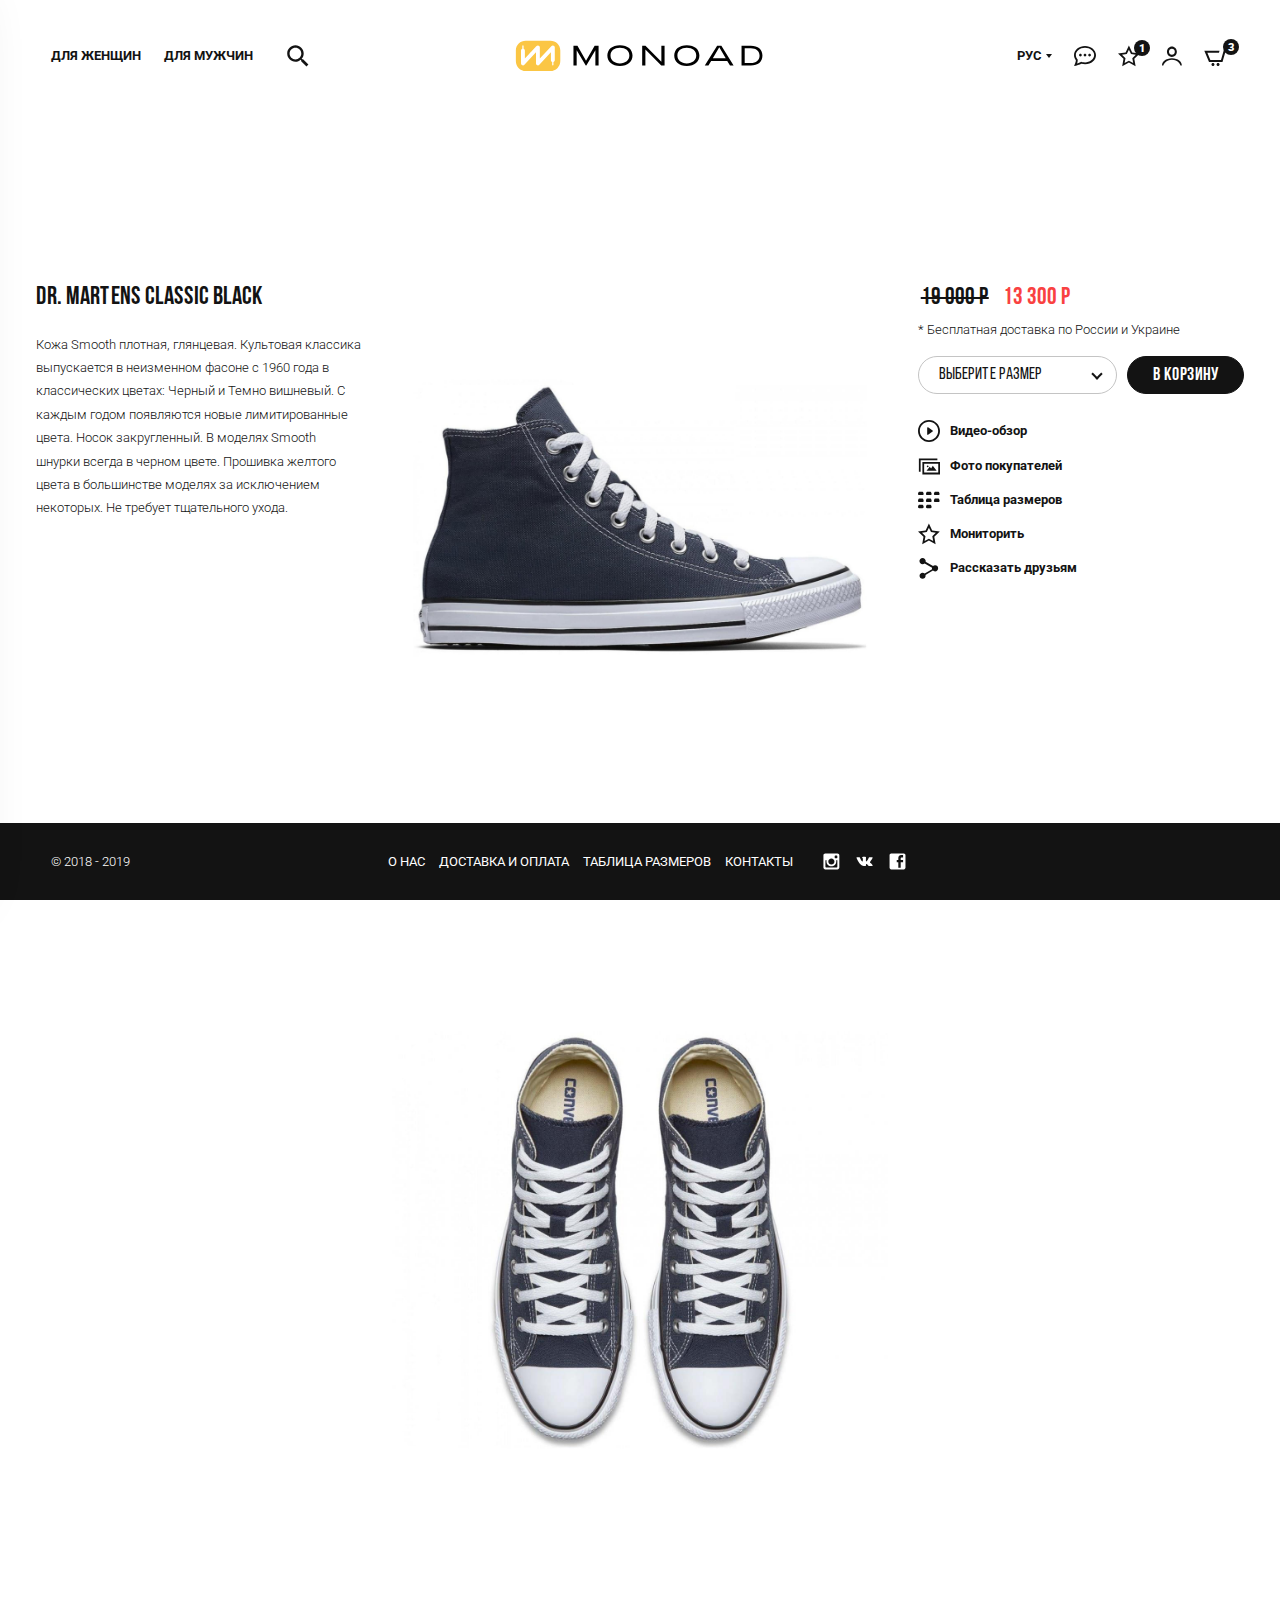
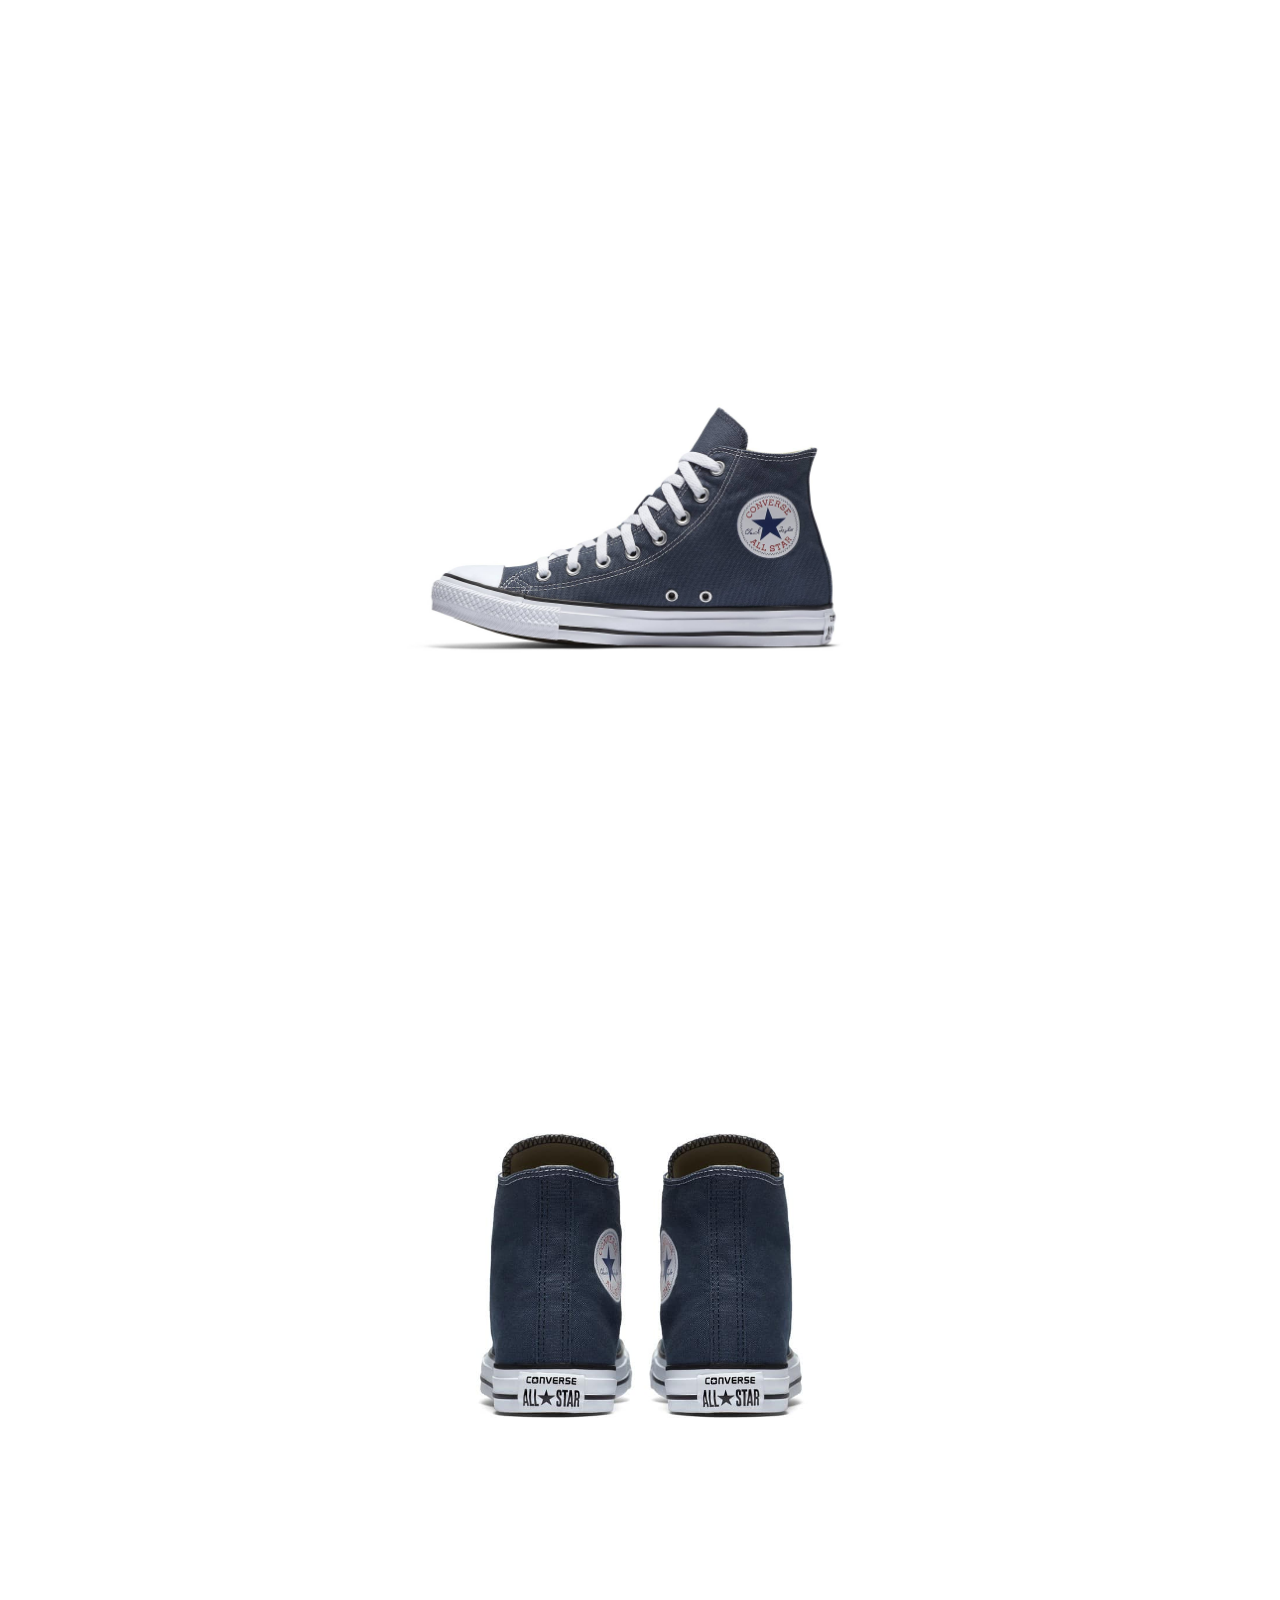
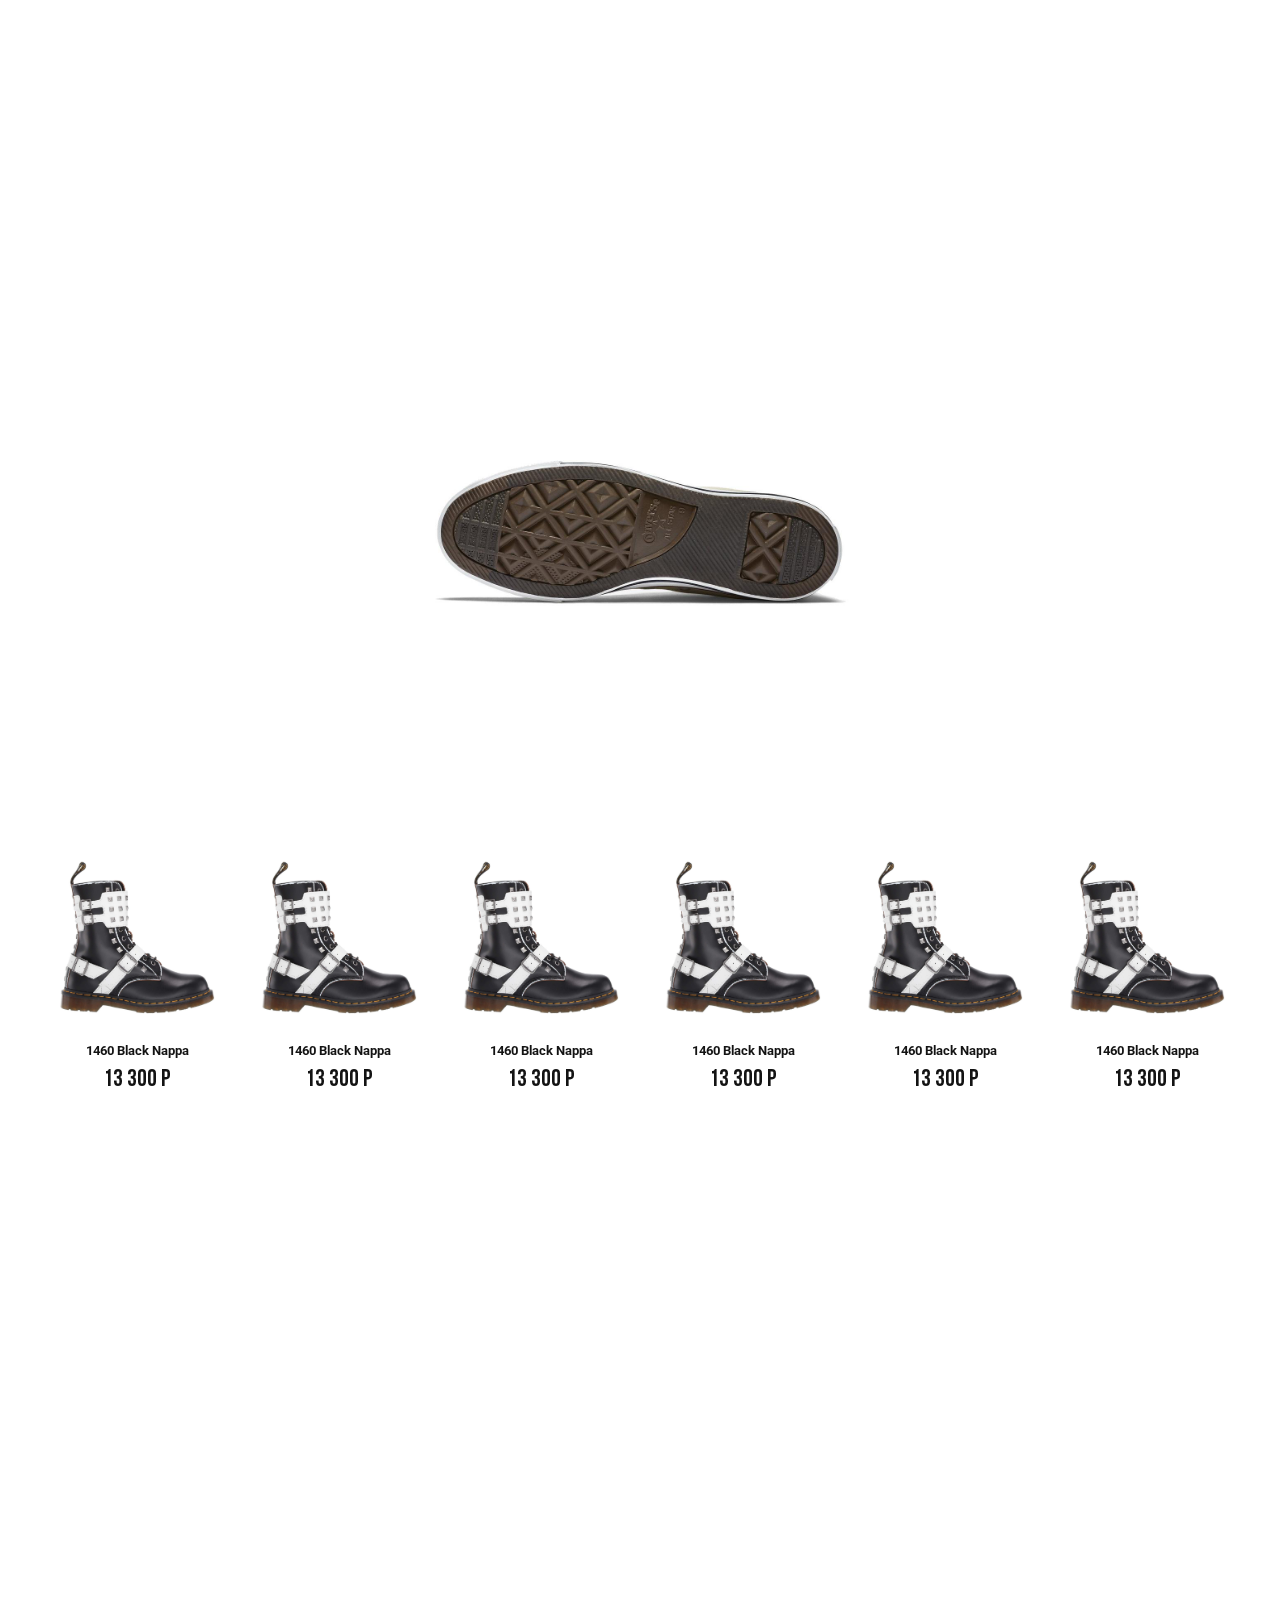
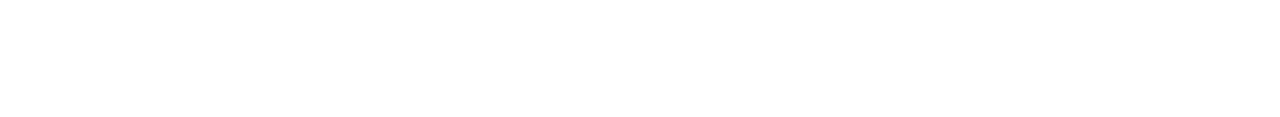
==== card.html @ 72f91667 "Add files via upload" ====
<!DOCTYPE html>
<html lang="ru">
<head>
	<meta http-equiv="Content-Type" content="text/html; charset=utf-8" />
	<meta name="format-detection" content="telephone=no">
	<meta name="viewport" content="width=device-width, initial-scale=1, user-scalable=no, maximum-scale=1">
	<title>Название проекта - Карточка товара</title>
	<link rel="stylesheet" type="text/css" href="css/style.css" />
	<link rel="stylesheet" type="text/css" href="css/bootstrap-grid.css" />
	<link rel="stylesheet" type="text/css" href="css/jquery.formstyler.css" />
	<link rel="stylesheet" type="text/css" href="css/jquery.fancybox.css" />
	<link rel="stylesheet" type="text/css" href="css/slick.css" />
	
	<link href="https://fonts.googleapis.com/css?family=Roboto:300,300i,400,400i,700,700i,900,900i&display=swap" rel="stylesheet">
</head>
<body class="loaded page-card">


<!-- BEGIN BODY -->
<div class="main-wrapper">

	<!-- BEGIN HEADER -->
	<header class="header">
		<div class="container-fluid">
			<div class="header-top">
				<div class="row align-items-center ">
					<div class="col-md-4 col-4 order-md-0 order-1">
						<div class="header-wrap">
							<ul class="header-nav hidden-md">
								<li class="header-nav__item">
									<a href="#" class="header-nav__link">Для женщин</a>
								</li>
								<li class="header-nav__item">
									<a href="#" class="header-nav__link">Для мужчин</a>
								</li>  
		            
							</ul>
							<ul class="header-controls">
								<li class="header-controls__item visible-md">
									<a href="#" class="header-controls__link btn-toggle-menu"><svg class="icon icon-burger"><use xlink:href="#icon-burger"></use></svg></a>
								</li>
								<li class="header-controls__item dropdown">
									<a href="#" class="header-controls__link btn-search"><svg class="icon icon-search"><use xlink:href="#icon-search"></use></svg></a>
									<div class="dropdown-block dropdown-block--md-left">
										<div class="form-field">
											<input type="text" class="form-input">
										</div>
										<nav class="nav">
											<a href="#" class="nav__link">ДЛЯ ЖЕНЩИН</a>
											<a href="#" class="nav__link">ДЛЯ МУЖЧИН</a>
											<a href="#" class="nav__link">СКИДКИ</a>
										</nav>
									</div>
								</li>
							</ul>
						</div>
					</div>
					<div class="col-md-4">
						<div class="header-logo">
							<a href="#"><img src="img/logo.svg?ver1.0" alt=""></a>
						</div>
					</div>
					<div class="col-md-4 col-8 order-md-0 order-1">
						<ul class="header-controls">
							<li class="header-controls__item">
								<a data-fancybox data-src="#popup-location"  href="javascript:;" class="header-controls__link btn-location">рус</a>
							</li>
							<li class="header-controls__item dropdown-hover">
								<a href="#" class="header-controls__link btn-contact"><svg class="icon icon-comment"><use xlink:href="#icon-comment"></use></svg></a>
								<div class="dropdown-block dropdown-block--contact">
									<p><strong>Есть вопросы?</strong></p>
									<p>Звоните: <a href="tel:380731005105" class="ct-link">+38(073)100-51-05</a></p>
									<div class="social">
										<span class="social__title">Пишите:</span>
										<a href="#" class="social__link"><svg class="icon icon-instagram"><use xlink:href="#icon-instagram"></use></svg></a>
										<a href="#" class="social__link"><svg class="icon icon-vk"><use xlink:href="#icon-vk"></use></svg></a>
										<a href="#" class="social__link"><svg class="icon icon-facebook"><use xlink:href="#icon-facebook"></use></svg></a>
									</div>
								</div>
							</li>  
							<li class="header-controls__item">
								<a href="#" class="header-controls__link btn-favorites">
									<span class="header-controls__badge">1</span>
									<svg class="icon icon-star"><use xlink:href="#icon-star"></use></svg>
								</a>
							</li>  
							<li class="header-controls__item">
								<a href="#" class="header-controls__link btn-profile"><svg class="icon icon-user"><use xlink:href="#icon-user"></use></svg></a>
							</li>    
							<li class="header-controls__item dropdown-hover">
								<a data-fancybox data-src="#popup-cart"  href="javascript:;" class="header-controls__link btn-cart">
									<span class="header-controls__badge">3</span>
									<svg class="icon icon-shopping-cart"><use xlink:href="#icon-shopping-cart"></use></svg>
								</a>
								<div class="dropdown-block dropdown-block--cart">
									<span style="display: none;">Корзина пустая</span>
									<div class="cart-list">
										<div class="cart-list__item ">
											<div class="row">
												<div class="col-md-5">
													<div class="cart-list__img">
														<a href="#"><img src="img/products/pr1.jpg" alt=""></a>
													</div>
												</div>
												<div class="col-md-7">
													<div class="cart-list__title"><a href="#">1461 Rainbow Patent</a></div>
													<p>Размер: 37</p>
													<div class="cart-list__price">21 400 Р</div>
												</div>
											</div>
											<a href="#" class="cart-list__remove"><svg class="icon icon-close"><use xlink:href="#icon-close"></use></svg></a>
										</div>
										<div class="cart-list__item ">
											<div class="row">
												<div class="col-md-5">
													<div class="cart-list__img">
														<a href="#"><img src="img/products/pr2.jpg" alt=""></a>
													</div>
												</div>
												<div class="col-md-7">
													<div class="cart-list__title"><a href="#">8065 Mary Jane Black Smooth</a></div>
													<p>Размер: 39</p>
													<div class="cart-list__price">11 400 Р</div>
												</div>
											</div>
											<a href="#" class="cart-list__remove"><svg class="icon icon-close"><use xlink:href="#icon-close"></use></svg></a>
										</div>
									</div>
									<div class="cart-total">
										<div class="h3">Итого: 25900 ₽</div>
										<a href="#" class="btn btn--dark">Оформить заказ</a>		
									</div>
								</div>
							</li>                
						</ul>
					</div>
				</div>
			</div>
			<div class="header-sort">
				<div class="row align-items-center ">
					<div class="col-sm-5 col-7">
						<select class="styler styler--default">
							<option value="">Сортировка...</option>
							<option value="" selected>Популярные</option>
							<option value="">Дорогие</option>
							<option value="">Дешевые</option>
							<option value="">Акционные</option>
						</select>
					</div>
					<div class="col-sm-7 col-5 text-right">
						<a href="#" class="btn btn--dark btn-toggle-category" >Категории</a>
					</div>
				</div>
			</div>
		</div>
	</header>
	
	<nav class="navbar">
		<div class="navbar__overlay"></div>
		
		<div class="navbar__container">
			<a href="#" class="navbar__close"><svg class="icon icon-burger"><use xlink:href="#icon-burger"></use></svg></a>
			<ul class="navbar-menu">
				<li class="navbar-menu__item">
					<a href="#" class="navbar-menu__link">Для женщин</a>
				</li>
				<li class="navbar-menu__item">
					<a href="#" class="navbar-menu__link">Для мужчин</a>
				</li>
	
			</ul>
	
			<ul class="navbar-menu">
				<li class="navbar-menu__item">
					<a href="#" class="navbar-menu__link">МОЙ ПРОФИЛЬ</a>
				</li>
			</ul>
		</div>
	</nav>
	<!-- HEADER EOF -->

	<!-- BEGIN CONTENT -->
	<main class="main" id="main">
		<div class="container-fluid">
			<!-- BEGIN CARD  -->
			<div class="card-wrapper ">
				<div class="card-wrapper__middle">
					<div class="card-slider">
						<div class="card-slider__item"><img src="img/products/120697.jpg" alt=""></div>
						<div class="card-slider__item"><img src="img/products/860879.jpg" alt=""></div>
						<div class="card-slider__item"><img src="img/products/820115.jpg" alt=""></div>
						<div class="card-slider__item"><img src="img/products/350608.jpg" alt=""></div>
						<div class="card-slider__item"><img src="img/products/317713.jpg" alt=""></div>
					</div>
				</div>
				<div class="card-wrapper__left">
					<div class="card-sticky sticky">
						<div class="card-description">

							<h1 class="h3">Dr. Martens Classic Black</h1>

							<p>Кожа Smooth плотная, глянцевая. Культовая классика выпускается в неизменном фасоне с 1960 года в классических цветах: Черный и Темно вишневый. С каждым годом появляются новые лимитированные цвета. Носок закругленный. В моделях Smooth шнурки всегда в черном цвете. Прошивка желтого цвета в большинстве моделях за исключением некоторых. Не требует тщательного ухода. 
							</p>
						</div>
					</div>
				</div>
				<div class="card-wrapper__right">
					<div class="card-sticky sticky">
						<div class="card-info">
							<div class="product-tags mb5">
								<div class="product-tags__price-old">19 000 Р</div>
								<div class="product-tags__price text-danger">13 300 Р</div>
							</div>
							<p>* Бесплатная доставка по России и Украине</p>
							<div class="add-to-cart">
								<select class="styler">
									<option value="">Выберите Размер</option>
									<option value="">35</option>
									<option value="">36</option>
									<option value="">37</option>
									<option value="">38</option>
								</select>
								<a href="#" class="btn btn--dark">В корзину</a>
							</div>

							<ul class="card-info-list">
								<li><a href="#"><svg class="icon icon-play"><use xlink:href="#icon-play"></use></svg>Видео-обзор</a></li>
								<li><a href="#"><svg class="icon icon-photo"><use xlink:href="#icon-photo"></use></svg>Фото покупателей</a></li>
								<li><a href="#" data-fancybox data-src="#popup-table-size"  href="javascript:;" ><svg class="icon icon-list-table"><use xlink:href="#icon-list-table"></use></svg>Таблица размеров</a></li>
								<li><a href="#"><svg class="icon icon-star"><use xlink:href="#icon-star"></use></svg>Мониторить</a></li>
								<li><a href="#"><svg class="icon icon-share"><use xlink:href="#icon-share"></use></svg>Рассказать друзьям</a></li>
							</ul>
						</div>
					</div>
				</div>
			</div>
			<!-- CARD EOF -->

			<!-- BEGIN recommendations -->
			<div class="recommendations-container">
				<div class="recommendations-slider">
					<div>
						<div class="product-card">
							<div class="product-card__img">
								<a href="#"><img src="img/products/pr1.jpg" alt=""></a>
							</div>
							<div class="product-card__body">
								<div class="product-card__title"><a href="#">1460 Black Nappa</a></div>
								<div class="product-tags">
									<div class="product-tags__price">13 300 Р</div>
								</div>
								
							</div>
						</div>
					</div>
					<div>
						<div class="product-card">
							<div class="product-card__img">
								<a href="#"><img src="img/products/pr1.jpg" alt=""></a>
							</div>
							<div class="product-card__body">
								<div class="product-card__title"><a href="#">1460 Black Nappa</a></div>
								<div class="product-tags">
									<div class="product-tags__price">13 300 Р</div>
								</div>
								
							</div>
						</div>
					</div>
					<div>
						<div class="product-card">
							<div class="product-card__img">
								<a href="#"><img src="img/products/pr1.jpg" alt=""></a>
							</div>
							<div class="product-card__body">
								<div class="product-card__title"><a href="#">1460 Black Nappa</a></div>
								<div class="product-tags">
									<div class="product-tags__price">13 300 Р</div>
								</div>
								
							</div>
						</div>
					</div>
					<div>
						<div class="product-card">
							<div class="product-card__img">
								<a href="#"><img src="img/products/pr1.jpg" alt=""></a>
							</div>
							<div class="product-card__body">
								<div class="product-card__title"><a href="#">1460 Black Nappa</a></div>
								<div class="product-tags">
									<div class="product-tags__price">13 300 Р</div>
								</div>
								
							</div>
						</div>
					</div>
					<div>
						<div class="product-card">
							<div class="product-card__img">
								<a href="#"><img src="img/products/pr1.jpg" alt=""></a>
							</div>
							<div class="product-card__body">
								<div class="product-card__title"><a href="#">1460 Black Nappa</a></div>
								<div class="product-tags">
									<div class="product-tags__price">13 300 Р</div>
								</div>
								
							</div>
						</div>
					</div>
					<div>
						<div class="product-card">
							<div class="product-card__img">
								<a href="#"><img src="img/products/pr1.jpg" alt=""></a>
							</div>
							<div class="product-card__body">
								<div class="product-card__title"><a href="#">1460 Black Nappa</a></div>
								<div class="product-tags">
									<div class="product-tags__price">13 300 Р</div>
								</div>
								
							</div>
						</div>
					</div>
				</div>
			</div>
			<!-- recommendations EOF -->
		</div>
	</main>
	<!-- CONTENT EOF   -->
	
	<!-- BEGIN FOOTER -->
	<footer class="footer footer--sticky" id="main-footer">
		<div class="container-fluid">
			<div class="row align-items-center">
				<div class="col-md-2">
					<p class="copyright">&copy; 2018 - 2019</p>
				</div>
				<div class="col-md-8">
					<div class="footer-nav-container">
						<nav class="footer-nav-horizontal">
							<a href="#" class="footer-nav-horizontal__link">О нас </a>
							<a href="#" class="footer-nav-horizontal__link">Доставка и оплата</a>
							<a href="#" class="footer-nav-horizontal__link">Таблица размеров</a>
							<a href="#" class="footer-nav-horizontal__link">Контакты</a>
						</nav>
						<div class="social social--light">
							<a href="#" class="social__link"><svg class="icon icon-instagram"><use xlink:href="#icon-instagram"></use></svg></a>
							<a href="#" class="social__link"><svg class="icon icon-vk"><use xlink:href="#icon-vk"></use></svg></a>
							<a href="#" class="social__link"><svg class="icon icon-facebook"><use xlink:href="#icon-facebook"></use></svg></a>
						</div>
					</div>
				</div>
			</div>
		</div>
	</footer>
	
	<footer class="footer" id="site-footer">
		<div class="container-fluid">
			<div class="footer-top hidden-md">
				<div class="footer-logo">
					<a href="#"><img src="img/monoad-logo-light.svg" alt=""></a>
				</div>
			</div>
			<div class="footer-middle hidden-md">
				<div class="row">
					<div class="col-md-3">
						<div class="footer-title">ТОВАРЫ</div>
						<ul class="footer-nav">
							<li class="footer-nav__item">
								<a href="#" class="footer-nav__link">Мужские товары</a>
							</li>
							<li class="footer-nav__item">
								<a href="#" class="footer-nav__link">Женские товары</a>
							</li>
						</ul>
					</div>
					<div class="col-md-3">
						<div class="footer-title">КЛИЕНТСКАЯ СЛУЖБА</div>
						<ul class="footer-nav">
							<li class="footer-nav__item">
								<a href="#" class="footer-nav__link">Личный кабинет</a>
							</li>
							<li class="footer-nav__item">
								<a href="#" class="footer-nav__link">Отследить заказ</a>
							</li>
							<li class="footer-nav__item">
								<a href="#" class="footer-nav__link">Таблица размеров</a>
							</li>
						</ul>
					</div>
					<div class="col-md-3">
						<div class="footer-title">СЕРВИС</div>
						<ul class="footer-nav">
							<li class="footer-nav__item">
								<a href="#" class="footer-nav__link">Доставка и оплата</a>
							</li>
							<li class="footer-nav__item">
								<a href="#" class="footer-nav__link">Вопрос и ответ</a>
							</li>
							<li class="footer-nav__item">
								<a href="#" class="footer-nav__link">Контакты</a>
							</li>
						</ul>
					</div>
					<div class="col-md-3">
						<div class="footer-title">ИНФОРМАЦИЯ</div>
						<ul class="footer-nav">
							<li class="footer-nav__item">
								<a href="#" class="footer-nav__link">Договор оферты</a>
							</li>
							<li class="footer-nav__item">
								<a href="#" class="footer-nav__link">Политика конфедициальности</a>
							</li>
						</ul>
					</div>
				</div>
			</div>
			<div class="footer-bottom">
				<div class="row align-items-center">
					<div class="col-lg-2 order-lg-0 order-1">
						<p class="copyright">&copy; 2018 - 2019</p>
					</div>
					<div class="col-lg-8">
						<div class="footer-nav-container">
							<nav class="footer-nav-horizontal visible-md">
								<a href="#" class="footer-nav-horizontal__link">О нас </a>
								<a href="#" class="footer-nav-horizontal__link">Доставка и оплата</a>
								<a href="#" class="footer-nav-horizontal__link">Таблица размеров</a>
								<a href="#" class="footer-nav-horizontal__link">Контакты</a>
							</nav>
							<div class="social social--light">
								<a href="#" class="social__link"><svg class="icon icon-instagram"><use xlink:href="#icon-instagram"></use></svg></a>
								<a href="#" class="social__link"><svg class="icon icon-vk"><use xlink:href="#icon-vk"></use></svg></a>
								<a href="#" class="social__link"><svg class="icon icon-facebook"><use xlink:href="#icon-facebook"></use></svg></a>
							</div>
						</div>
					</div>
				</div>
			</div>
		</div>
	</footer>
	<!-- FOOTER EOF   -->

</div>
<!-- BODY EOF   -->


<div class="icon-load">
	<div class="ball a"></div>
	<div class="ball b"></div>
	<div class="ball c"></div>
</div>


<div style="display: none;" id="popup-location" class="popup popup--xs animated-modal">
	<div class="row text-center ">
		<div class="col-sm-6 mb30">
			<div class="h4 mb10">Ваш Регион</div>
			<ul class="lang-list">
				<li class="lang-list__item">
					<a href="#" class="lang-list__link">Россия</a>
				</li>
				<li class="lang-list__item">
					<a href="#" class="lang-list__link">Украина</a>
				</li>
			</ul>
		</div>
		<div class="col-sm-6 mb30">
			<p class="mb0">
                Сайт работает в тестовом режиме, поэтому некоторые разделы закрыты, и будут открыты в скором времени
            </p>
		</div>
		<div class="col-12">
			<a href="#" class="btn btn--dark">Подтвердить выбор</a>
		</div>
	</div>
</div>

<div style="display: none;" id="popup-cart" class="popup  animated-modal">
	<div class="h2 popup__title">Корзина товаров</div>
	<div class="cart-list">
		<div class="cart-list__item ">
			<div class="row">
				<div class="col-md-3">
					<div class="cart-list__img">
						<a href="#"><img src="img/products/pr1.jpg" alt=""></a>
					</div>
				</div>
				<div class="col-md-6">
					<div class="cart-list__title"><a href="#">1461 Rainbow Patent</a></div>
					<p>Лимитированная коллекция 2018 года!  Обувь очень красиво переливается разными цветами! Кожа лакированная, глянцевая, легко разнашивается. Носок зауженный. Не требует тщательного ухода.</p>
				</div>
				<div class="col-md-3">
					<div class="cart-list__price">21 400 Р</div>
					<p>Размер: 37</p>
				</div>
			</div>
			<a href="#" class="cart-list__remove"><svg class="icon icon-close"><use xlink:href="#icon-close"></use></svg></a>
		</div>
		<div class="cart-list__item ">
			<div class="row">
				<div class="col-md-3">
					<div class="cart-list__img">
						<a href="#"><img src="img/products/pr1.jpg" alt=""></a>
					</div>
				</div>
				<div class="col-md-6">
					<div class="cart-list__title"><a href="#">1461 Rainbow Patent</a></div>
					<p>Лимитированная коллекция 2018 года!  Обувь очень красиво переливается разными цветами! Кожа лакированная, глянцевая, легко разнашивается. Носок зауженный. Не требует тщательного ухода.</p>
				</div>
				<div class="col-md-3">
					<div class="cart-list__price">21 400 Р</div>
					<p>Размер: 37</p>
				</div>
			</div>
			<a href="#" class="cart-list__remove"><svg class="icon icon-close"><use xlink:href="#icon-close"></use></svg></a>
		</div>
	</div>
	<div class="text-center mb30"><a href="#" class="btn btn--dark btn--block">Продолжить покупки</a></div>
	<div class="cart-total">
		<div class="cart-total__item">
			<ul class="cart-total__list">
				<li><span>Стоимость товаров:</span> <span>36 300 Р</span></li>
				<li><span>Бесплатно</span> <span>36 300 Р</span></li>
				<li><span class="strong">Общая стоимость:</span> <span class="strong">36 300 Р</span></li>
			</ul>
		</div>
		<div class="cart-total__item">
			<a href="#" class="btn btn--dark">Оформить заказ</a>
		</div>			
	</div>
</div>

<div style="display: none;" id="popup-table-size" class="popup animated-modal">
	<div class="h2 popup__title">Как выбрать свой размер?</div>
	<div class="table-size">
		<ol class="step-list mt50">
			<li class="step-list__item">
				<h3 class="step-list__title">Обведите свою стопу на листе, держа карандаш строго вертикально</h3>
				<div class="row table-size-step ">
					<div class="col-md-4 col-12 mb10">
						<img src="img/tablesize/1.jpg" alt="">
					</div>
					<div class="col-md-2 col-4 mb10">
						<img src="img/tablesize/2.png" alt="">
						<div><strong>Неправильно</strong></div>
					</div>
					<div class="col-md-2 col-4 mb10">
						<img src="img/tablesize/3.png" alt="">
						<div><strong>Неправильно</strong></div>
					</div>
					<div class="col-md-2 col-4 mb10">
						<img src="img/tablesize/4.png" alt="">
						<div><strong>Правильно</strong></div>
					</div>
				</div>
			</li>
			<li class="step-list__item">
				<h3 class="step-list__title">Измерьте максимальную длину стопы, от большого пальца до  середины пятки</h3>
				<div class="row table-size-step">
					<div class="col-md-4 mb10">
						<img src="img/tablesize/5.jpg" alt="">
					</div>
					<div class="col-md-7 offset-md-1 text-left">
						<p>Эта величина и будет максимальной длиной вашей стопы в сантиметрах. Сравнив этот размер по таблице размеров, вы можете определить свой размер по шкале UK, US и CM</p>
						<ul class="card-info-list card-info-list--xl">
							<li><a href="#"><svg class="icon icon-play"><use xlink:href="#icon-play"></use></svg>Посмотрите видео-ролик, <br> если у вас возникли вопросы!</a></li>
						</ul>
					</div>
				</div>
			</li>
			<li class="step-list__item">
				<h3 class="step-list__title">Определите свой размер по таблице размеров</h3>
				<div class="table-size-width-full">
					<div class="table-overflow">
						<table class="table table--hover">
	                        <tbody>
		                        <tr>
		                            <th>UK</th>
		                            <td>3</td>
		                            <td>4</td>
		                            <td>5</td>
		                            <td>6</td>
		                            <td>7</td>
		                            <td>8</td>
		                            <td>9</td>
		                            <td>10</td>
		                            <td>11</td>
		                            <td>12</td>
		                        </tr>
		                        <tr>
		                            <th><div class="hidden-md">US Мужские</div><div class="visible-md">US М.</div></th>
		                            <td>4</td>
		                            <td>5</td>
		                            <td>6</td>
		                            <td>7</td>
		                            <td>8</td>
		                            <td>9</td>
		                            <td>10</td>
		                            <td>11</td>
		                            <td>12</td>
		                            <td>13</td>
		                        </tr>
		                        <tr>
		                            <th><div class="hidden-md">US Женские</div><div class="visible-md">US Ж.</div></th>
		                            <td>5</td>
		                            <td>6</td>
		                            <td>7</td>
		                            <td>8</td>
		                            <td>9</td>
		                            <td>10</td>
		                            <td>11</td>
		                            <td>12</td>
		                            <td>13</td>
		                            <td>14</td>
		                        </tr>
		                        <tr>
		                            <th>EUR</th>
		                            <td>36</td>
		                            <td>27</td>
		                            <td>38</td>
		                            <td>39/40</td>
		                            <td>41</td>
		                            <td>42</td>
		                            <td>43/44</td>
		                            <td>45</td>
		                            <td>46</td>
		                            <td>47</td>
		                        </tr>
		                        <tr>
		                            <th>СМ</th>
		                            <td>22-22,5</td>
		                            <td>23-23,5</td>
		                            <td>24-24,5</td>
		                            <td>25-25,5</td>
		                            <td>26-26,5</td>
		                            <td>27-27,5</td>
		                            <td>28-28,5</td>
		                            <td>29-29,5</td>
		                            <td>30-30,5</td>
		                            <td>31-31,5</td>
		                        </tr>
	                        </tbody>
	                    </table>
					</div>
				</div>
			</li>
		</ol>
	</div>
</div>

<!-- BEGIN iCONS  -->
<svg aria-hidden="true" style="position: absolute; width: 0; height: 0; overflow: hidden;" version="1.1" xmlns="http://www.w3.org/2000/svg" xmlns:xlink="http://www.w3.org/1999/xlink">
	<defs>
	<symbol id="icon-burger" viewBox="0 0 35 32">
	<title>burger</title>
	<path d="M2.4 1.050h29.2c1.325 0 2.4 1.074 2.4 2.4v0.65c0 1.325-1.075 2.4-2.4 2.4h-29.2c-1.325 0-2.4-1.075-2.4-2.4v-0.65c0-1.325 1.075-2.4 2.4-2.4zM2.4 25.5h29.2c1.325 0 2.4 1.074 2.4 2.4v0.65c0 1.326-1.075 2.4-2.4 2.4h-29.2c-1.325 0-2.4-1.075-2.4-2.4v-0.65c0-1.325 1.075-2.4 2.4-2.4zM2.4 13.3h29.2c1.325 0 2.4 1.075 2.4 2.4v0.6c0 1.326-1.075 2.4-2.4 2.4h-29.2c-1.325 0-2.4-1.074-2.4-2.4v-0.6c0-1.325 1.075-2.4 2.4-2.4z"></path>
	</symbol>
	<symbol id="icon-back" viewBox="0 0 37 32">
	<title>back</title>
	<path d="M2.476 14.143h31.524c0.842 0 1.524 0.682 1.524 1.524v0.667c0 0.842-0.682 1.524-1.524 1.524h-31.524c-0.842 0-1.524-0.682-1.524-1.524v-0.667c0-0.842 0.682-1.524 1.524-1.524z"></path>
	<path d="M0.868 15.3c0.482-0.482 2.787-0.482 3.269 0l14.186 14.186c0.482 0.482-1.042 1.264-1.524 1.746s-1.263 0.482-1.745 0l-14.186-14.186c-0.482-0.482-0.482-1.264 0-1.745z"></path>
	<path d="M0.868 16.709c0.482 0.482 2.787 0.482 3.269 0l14.186-14.186c0.482-0.482-1.042-1.263-1.524-1.746s-1.263-0.482-1.745 0l-14.186 14.186c-0.482 0.482-0.482 1.264 0 1.745z"></path>
	</symbol>
	<symbol id="icon-facebook" viewBox="0 0 32 32">
	<title>facebook</title>
	<path  d="M31.013 3.989v23.961c0 1.647-1.348 2.995-2.995 2.995h-23.96c-1.647 0-2.995-1.348-2.995-2.995v-23.961c0-1.647 1.348-2.995 2.995-2.995h23.96c1.647 0 2.995 1.348 2.995 2.995zM22.776 3.989c-2.845 0-5.241 2.396-5.241 5.241v3.744h-2.995v4.493h2.995v10.483h4.493v-10.483h4.492v-4.493h-4.492v-2.995c0-0.899 0.599-1.498 1.497-1.498h2.995v-4.492z"></path>
	</symbol>
	<symbol id="icon-instagram" viewBox="0 0 32 32">
	<title>instagram</title>
	<path  d="M26.997 8.598c0 0.635-0.515 1.151-1.152 1.151h-2.711c-0.637 0-1.151-0.516-1.151-1.151v-2.712c0-0.636 0.514-1.151 1.151-1.151h2.711c0.637 0 1.152 0.515 1.152 1.151zM26.997 26.034c0 0.635-0.515 1.15-1.152 1.15h-20.145c-0.637 0-1.152-0.514-1.152-1.15v-12.569h2.366c-0.11 0.393-0.191 0.798-0.25 1.211-0.062 0.42-0.101 0.846-0.101 1.282 0 5.087 4.123 9.21 9.209 9.21s9.209-4.123 9.209-9.21c0-0.436-0.039-0.863-0.101-1.282-0.059-0.413-0.14-0.818-0.25-1.211h2.366zM15.772 10.204c3.179 0 5.757 2.576 5.757 5.755s-2.578 5.756-5.757 5.756-5.756-2.578-5.756-5.756c0-3.179 2.577-5.755 5.756-5.755zM27.285 0.994h-23.026c-1.906 0-3.453 1.546-3.453 3.453v23.023c0 1.908 1.547 3.455 3.453 3.455h23.026c1.907 0 3.453-1.547 3.453-3.455v-23.023c0-1.907-1.545-3.453-3.453-3.453z"></path>
	</symbol>
	<symbol id="icon-search" viewBox="0 0 32 32">
	<title>search</title>
	<path d="M31.137 28.498l-2.767 2.767-7.776-7.776v-1.475l-0.553-0.553c-2.029 1.845-4.796 2.952-7.748 2.952-6.641 0-11.99-5.35-11.99-11.991s5.35-11.99 11.99-11.99c6.641 0 11.99 5.35 11.99 11.99 0 2.952-1.107 5.719-2.951 7.748l0.553 0.553h1.476zM20.796 12.419c0-4.724-3.779-8.503-8.503-8.503s-8.503 3.779-8.503 8.503c0 4.724 3.779 8.503 8.503 8.503s8.503-3.779 8.503-8.503z"></path>
	</symbol>
	<symbol id="icon-shopping-cart" viewBox="0 0 42 32">
	<title>shopping-cart</title>
	<path d="M23.624 26.864c-1.418 0-2.568 1.149-2.568 2.567s1.15 2.568 2.568 2.568c1.418 0 2.568-1.149 2.568-2.568s-1.15-2.567-2.568-2.567zM15.064 26.864c-1.418 0-2.568 1.149-2.568 2.567s1.15 2.568 2.568 2.568 2.568-1.149 2.568-2.568c0-1.418-1.15-2.567-2.568-2.567zM34.417 1.184l-5.875 20.544h-17.853l-5.028-11.984h19.467l0.966-3.424h-25.583l7.901 18.832h22.666l5.947-20.544h3.302l1.272-3.424z"></path>
	</symbol>
	<symbol id="icon-telegram" viewBox="0 0 39 32">
	<title>telegram</title>
	<path  d="M20.714 25.522c0 0-2.925 2.761-4.816 4.548-0.336 0.317-0.814 0.439-1.263 0.322s-0.791-0.46-0.939-0.896c-1.178-3.47-3.437-10.294-3.437-10.294s-4.835-1.533-8.519-2.635c-0.533-0.159-0.904-0.637-0.922-1.188s0.321-1.051 0.843-1.244c8.214-3.040 28.308-10.579 34.833-12.994 0.423-0.156 0.898-0.073 1.24 0.218s0.497 0.743 0.404 1.18c-1.23 5.78-4.511 21.866-5.864 28.22-0.127 0.597-0.551 1.089-1.127 1.308s-1.221 0.13-1.722-0.226c-3.153-2.245-8.712-6.32-8.712-6.32zM12.293 18.34l2.613 8.618 0.581-5.458c0 0 10.094-9.104 15.848-14.294 0.168-0.152 0.191-0.407 0.052-0.586s-0.394-0.222-0.586-0.1c-6.668 4.259-18.509 11.82-18.509 11.82z"></path>
	</symbol>
	<symbol id="icon-user" viewBox="0 0 34 32">
	<title>user</title>
	<path d="M16.842 3.643c2.829 0 4.952 2.228 4.952 5.199s-2.122 5.199-4.952 5.199-4.952-2.228-4.952-5.199c0-2.971 2.122-5.199 4.952-5.199s0 0 0 0zM16.842 22.41c10.246 0 14.526 8.368 14.526 9.695h2.316c0-5.968-5.965-12.211-16.842-12.211-10.456 0-16.842 6.242-16.842 12.211h2.316c0-1.326 4.842-9.695 14.526-9.695 6.316 0 0 0 0 0zM8.421 8.842c0 4.863 3.789 8.842 8.421 8.842s8.421-3.979 8.421-8.842c0-4.863-3.79-8.842-8.421-8.842s-8.421 3.979-8.421 8.842z"></path>
	</symbol>
	<symbol id="icon-vk" viewBox="0 0 56 32">
	<title>vk</title>
	<path  d="M48.98 21.848c-3.727-3.46-3.901-3.541-0.692-7.705 3.984-5.168 9.191-11.791 4.584-11.791-0.902 0-0.259 0-8.8 0-1.707 0-1.83 0.961-2.437 2.393-2.198 5.187-6.378 11.906-7.967 10.879-1.661-1.073-0.9-5.317-0.772-11.627 0.033-1.666 0.024-2.81-2.522-3.402-1.39-0.323-2.742-0.454-3.997-0.454-5.025 0-8.488 2.107-6.52 2.474 3.472 0.647 3.139 8.16 2.329 11.405-1.409 5.648-6.709-4.474-8.918-9.514-0.532-1.213-0.694-2.154-2.596-2.154-1.042 0-5.647 0-7.194 0-1.086 0-1.738 0.354-1.738 1.14 0 1.33 6.543 14.852 12.787 21.592 6.092 6.575 12.113 5.985 16.302 5.985 1.346 0 1.897-0.898 1.88-2.022-0.069-4.237 1.579-6.517 4.551-3.544 3.289 3.289 3.97 5.566 7.962 5.566 1.519 0 5.599 0 7.073 0 1.786 0 2.489-0.575 2.489-1.477 0-1.907-3.141-5.274-5.803-7.744z"></path>
	</symbol>
	<symbol id="icon-checked" viewBox="0 0 32 32">
	<title>checked</title>
	<path d="M0.369 17.231c-0.246-0.246-0.369-0.615-0.369-0.862s0.123-0.615 0.369-0.862l1.723-1.723c0.492-0.492 1.231-0.492 1.723 0l0.123 0.123 6.769 7.262c0.246 0.246 0.615 0.246 0.862 0l16.492-17.108h0.123c0.492-0.492 1.231-0.492 1.723 0l1.723 1.723c0.492 0.492 0.492 1.231 0 1.723v0l-19.692 20.431c-0.246 0.246-0.492 0.369-0.862 0.369s-0.615-0.123-0.862-0.369l-9.6-10.338-0.246-0.369z"></path>
	</symbol>
	<symbol id="icon-icon-arrow-down" viewBox="0 0 32 32">
	<title>icon-arrow-down</title>
	<path d="M30.685 7.344l1.315 1.315-15.999 16-16.001-16.003 1.315-1.315 14.687 14.687 14.683-14.684z"></path>
	</symbol>
	<symbol id="icon-close" viewBox="0 0 32 32">
	<title>close</title>
	<path d="M18.83 16l12.584-12.584c0.362-0.362 0.586-0.862 0.586-1.415s-0.224-1.053-0.586-1.415l-0-0c-0.362-0.362-0.862-0.586-1.415-0.586s-1.053 0.224-1.415 0.586l-12.584 12.584-12.584-12.584c-0.362-0.362-0.862-0.586-1.415-0.586s-1.053 0.224-1.415 0.586l-0 0c-0.362 0.362-0.586 0.862-0.586 1.415s0.224 1.053 0.586 1.415l12.584 12.584-12.584 12.584c-0.362 0.362-0.586 0.862-0.586 1.415 0 1.105 0.896 2.001 2.001 2.001 0.553 0 1.053-0.224 1.415-0.586l12.584-12.584 12.584 12.584c0.391 0.391 0.903 0.586 1.415 0.586s1.024-0.195 1.415-0.586c0.362-0.362 0.586-0.862 0.586-1.415s-0.224-1.053-0.586-1.415l-12.584-12.583z"></path>
	</symbol>
	<symbol id="icon-filter" viewBox="0 0 32 32">
	<title>filter</title>
	<path d="M20.923 14.769c-2.462 2.954-2.708 3.692-2.462 3.692h-3.692c-0.246 0-2.215-0.246-3.692-2.462l-9.846-12.308c0-2.092 1.6-3.692 3.692-3.692h22.154c2.092 0 3.692 1.6 3.692 3.692l-9.846 11.077zM4.677 3.077l11.2 13.415 11.446-13.415h-22.646z"></path>
	<path d="M13.538 15.877s1.354 2.462 2.585 2.462c1.108 0 2.338-2.462 2.338-2.462v12.308l-4.923 3.692v-16z"></path>
	</symbol>
	<symbol id="icon-info" viewBox="0 0 32 32">
	<title>info</title>
	<path  d="M16 0c-8.823 0-16 7.178-16 16s7.178 16 16 16 16-7.177 16-16-7.177-16-16-16zM17.27 25.629h-2.513v-13.822h2.513v13.822zM15.957 9.465c-0.885 0-1.514-0.686-1.514-1.542 0-0.885 0.657-1.57 1.57-1.57 0.943 0 1.543 0.686 1.543 1.57 0.027 0.857-0.601 1.542-1.6 1.542z"></path>
	</symbol>
	<symbol id="icon-more" viewBox="0 0 32 32">
	<title>more</title>
	<path d="M16.625 21.275l4.831-6.644c0.175-0.244 0.206-0.569 0.069-0.838s-0.413-0.438-0.712-0.438h-9.662c-0.3 0-0.581 0.169-0.713 0.438-0.056 0.113-0.088 0.238-0.088 0.363 0 0.162 0.050 0.331 0.156 0.469l4.825 6.644c0.156 0.212 0.394 0.331 0.644 0.331 0.262 0.012 0.5-0.113 0.65-0.325z"></path>
	<path d="M32 16c0-8.838-7.163-16-16-16s-16 7.162-16 16 7.162 16 16 16 16-7.163 16-16zM2.669 16c0-7.363 5.963-13.325 13.325-13.325 7.356 0 13.331 5.969 13.331 13.325s-5.969 13.325-13.331 13.325c-7.356 0-13.325-5.963-13.325-13.325z"></path>
	</symbol>
	<symbol id="icon-wall-clock2" viewBox="0 0 32 32">
	<title>wall-clock2</title>
	<path d="M16.008 27.384c-6.284-0.004-11.377-5.099-11.377-11.384 0-6.287 5.097-11.383 11.384-11.383s11.383 5.097 11.383 11.383v0c-0.019 6.281-5.108 11.368-11.388 11.383h-0.001zM16.008 0.006c-8.83 0-15.987 7.158-15.987 15.987s7.158 15.987 15.987 15.987c8.83 0 15.987-7.158 15.987-15.987v0c-0.025-8.82-7.168-15.963-15.985-15.987h-0.002zM17.074 8.7h-2.675v10.658l6.917 3.358 1.421-2.299-5.664-2.47v-9.241z"></path>
	</symbol>
	<symbol id="icon-list" viewBox="0 0 32 32">
	<title>list</title>
	<path d="M14.188 0c7.836 0 14.188 6.352 14.188 14.188s-6.352 14.188-14.188 14.188v0c-7.836 0-14.188-6.352-14.188-14.188s6.352-14.188 14.188-14.188v0z"></path>
	</symbol>
	<symbol id="icon-photo" viewBox="0 0 32 32">
	<title>photo</title>
	<path d="M29.44 12.83h-20.48v12.8h20.48v-12.8zM32 10.27v17.92h-25.6v-17.92h25.6zM28.16 7.71v-2.56h-26.88v19.2h2.56v-16.64h24.32zM21.527 15.714l-2.502 3.828-1.914-2.356-4.71 5.888h14.72l-5.594-7.36zM12.8 16.67c0-0.707 0.573-1.28 1.28-1.28s1.28 0.573 1.28 1.28v0c0 0.707-0.573 1.28-1.28 1.28s-1.28-0.573-1.28-1.28v0z"></path>
	</symbol>
	<symbol id="icon-play" viewBox="0 0 32 32">
	<title>play</title>
	<path d="M21.278 15.374l-6.645-4.83c-0.13-0.096-0.294-0.154-0.472-0.154-0.442 0-0.8 0.358-0.801 0.8v9.657c0 0.001 0 0.002 0 0.002 0 0.441 0.358 0.799 0.799 0.799 0.178 0 0.343-0.058 0.476-0.157l-0.002 0.002 6.645-4.826c0.202-0.146 0.332-0.381 0.332-0.646s-0.13-0.5-0.329-0.645l-0.002-0.002z"></path>
	<path d="M16.001 0.002c-8.838 0-16.001 7.162-16.001 16.001 0 8.835 7.162 15.995 16.001 15.995 8.836 0 15.999-7.161 15.999-15.995 0.001-8.838-7.163-16.001-15.999-16.001zM16.001 29.328c-7.36 0-13.328-5.964-13.328-13.326 0-7.358 5.967-13.33 13.328-13.33 7.359 0 13.326 5.971 13.326 13.33 0.001 7.361-5.966 13.326-13.326 13.326z"></path>
	</symbol>
	<symbol id="icon-share" viewBox="0 0 32 32">
	<title>share</title>
	<path d="M24.897 12.022c-1.215 0-2.279 0.455-3.039 1.215l-10.787-6.228c0.153-0.304 0.153-0.761 0.153-1.065 0-2.582-1.975-4.557-4.557-4.557-2.583 0-4.559 1.975-4.559 4.557 0 2.583 1.975 4.559 4.559 4.559 1.215 0 2.278-0.455 3.037-1.216l10.787 6.23c-0.151 0.304-0.151 0.759-0.151 1.063s0 0.761 0.151 1.065l-10.787 6.381c-0.759-0.761-1.823-1.216-3.037-1.216-2.433 0.002-4.405 1.973-4.407 4.406v0c0.002 2.433 1.974 4.406 4.407 4.407h0c2.433-0.002 4.404-1.974 4.404-4.407v0c0-0.304 0-0.607-0.151-1.063l10.787-6.381c0.759 0.759 1.823 1.216 3.039 1.216 2.582 0 4.557-1.975 4.557-4.559s-1.823-4.406-4.406-4.406z"></path>
	</symbol>
	<symbol id="icon-star" viewBox="0 0 32 32">
	<title>star</title>
	<path d="M15.855 0.727l-4.8 10.036-11.055 1.455 8 7.709-1.891 10.909 9.745-5.236 9.745 5.236-1.891-10.909 8-7.709-11.055-1.455-4.8-10.036zM15.855 6.836l3.055 6.4 6.982 1.018-5.091 4.945 1.309 6.982-6.255-3.345-6.255 3.345 1.309-6.982-5.091-5.091 6.982-1.018 3.055-6.255z"></path>
	</symbol>
	<symbol id="icon-star-filled" viewBox="0 0 32 32">
	<title>star-filled</title>
	<path d="M15.855 0.727l-4.8 10.036-11.055 1.455 8 7.709-1.891 11.055 9.745-5.236 9.891 5.236-2.036-11.055 8-7.709-10.909-1.455-4.945-10.036z"></path>
	</symbol>
	<symbol id="icon-list-table" viewBox="0 0 32 32">
	<title>list-table</title>
	<path d="M29.76 8.907h-4.96c-0.913 0-1.653-0.74-1.653-1.653v0c0-0.914 0.74-3.307 1.653-3.307h4.96c0.914 0 1.653 2.393 1.653 3.307s-0.74 1.653-1.653 1.653v0zM18.187 27.84h-4.96c-0.913 0-1.653-0.74-1.653-1.653v0c0-0.914 0.74-3.307 1.653-3.307h4.96c0.914 0 1.653 2.393 1.653 3.307s-0.74 1.653-1.653 1.653v0zM18.187 18.951h-4.96c-0.913 0-1.653-0.74-1.653-1.653v0c0-0.914 0.74-3.307 1.653-3.307h4.96c0.914 0 1.653 2.393 1.653 3.307s-0.74 1.653-1.653 1.653v0zM18.187 8.907h-4.96c-0.913 0-1.653-0.74-1.653-1.653v0c0-0.914 0.74-3.307 1.653-3.307h4.96c0.914 0 1.653 2.393 1.653 3.307s-0.74 1.653-1.653 1.653v0zM6.613 27.84h-4.96c-0.913 0-1.653-0.74-1.653-1.653v0c0-0.914 0.74-3.307 1.653-3.307h4.96c0.914 0 1.653 2.393 1.653 3.307s-0.74 1.653-1.653 1.653v0zM6.613 18.951h-4.96c-0.913 0-1.653-0.74-1.653-1.653v0c0-0.914 0.74-3.307 1.653-3.307h4.96c0.914 0 1.653 2.393 1.653 3.307s-0.74 1.653-1.653 1.653v0zM6.613 8.907h-4.96c-0.913 0-1.653-0.74-1.653-1.653v0c0-0.914 0.74-3.307 1.653-3.307h4.96c0.914 0 1.653 2.393 1.653 3.307s-0.74 1.653-1.653 1.653v0zM24.8 13.991h4.96c0.914 0 1.653 2.393 1.653 3.307s-0.74 1.653-1.653 1.653v0h-4.96c-0.913 0-1.653-0.74-1.653-1.653v0c0-0.914 0.74-3.307 1.653-3.307z"></path>
	</symbol>
	<symbol id="icon-wall-clock" viewBox="0 0 32 32">
	<title>wall-clock</title>
	<path d="M16 0c-8.822 0-16 7.178-16 16s7.178 16 16 16c8.823 0 16-7.178 16-16s-7.177-16-16-16zM16 29.364c-7.369 0-13.364-5.995-13.364-13.364s5.995-13.364 13.364-13.364 13.363 5.995 13.363 13.364c0 7.369-5.995 13.364-13.363 13.364z"></path>
	<path d="M17.318 15.476v-9.061c0-0.728-0.59-1.318-1.318-1.318s-1.318 0.59-1.318 1.318v9.585c0 0.409 0.19 0.77 0.482 1.012 0.012 0.015 0.021 0.032 0.034 0.046l4.943 5.613c0.261 0.295 0.624 0.447 0.99 0.447 0.309 0 0.62-0.108 0.87-0.329 0.546-0.481 0.599-1.314 0.118-1.861l-4.801-5.451z"></path>
	</symbol>
	<symbol id="icon-comment" viewBox="0 0 32 32">
	<title>comment</title>
	<path d="M16 4c7.352 0 13.333 4.789 13.333 10.676 0 6.556-6.86 10.615-13.213 10.615-2.583 0-4.511-0.529-5.859-0.859-1.333 0.817-2.127 1.383-5.696 2.427 0.713-1.831 0.964-3.664 0.803-5.687-1.117-1.333-2.7-3.2-2.7-6.496-0.001-5.887 5.98-10.676 13.332-10.676zM16 1.333c-8.451 0-16 5.635-16 13.343 0 2.733 0.984 5.417 2.729 7.5 0.073 2.44-1.364 5.941-2.657 8.491 3.469-0.627 8.401-2.011 10.637-3.381 1.891 0.46 3.7 0.671 5.412 0.671 9.445 0 15.88-6.449 15.88-13.281-0.001-7.748-7.603-13.341-16.001-13.341zM11.333 14.667c0 1.105-0.895 2-2 2-1.104 0-2-0.895-2-2s0.896-2 2-2c1.105 0 2 0.895 2 2zM16 12.667c-1.104 0-2 0.895-2 2s0.896 2 2 2c1.105 0 2-0.895 2-2s-0.895-2-2-2zM22.667 12.667c-1.104 0-2 0.895-2 2s0.896 2 2 2c1.105 0 2-0.895 2-2s-0.895-2-2-2z"></path>
	</symbol>
	<symbol id="icon-monoad1" viewBox="0 0 32 32">
	<title>monoad1</title>
	<path d="M25.475 14.269c0.081 0.081 0.194 0.125 0.3 0.125s0.219-0.044 0.3-0.125c0.169-0.169 0.169-0.438 0-0.606l-0.606-0.606c-0.169-0.169-0.438-0.169-0.606 0s-0.169 0.438 0 0.606l0.613 0.606z"></path>
	<path d="M23.369 12.156c0.081 0.081 0.194 0.125 0.3 0.125s0.219-0.044 0.3-0.125c0.169-0.169 0.169-0.438 0-0.606l-0.606-0.606c-0.169-0.169-0.438-0.169-0.606 0s-0.169 0.438 0 0.606l0.613 0.606z"></path>
	<path d="M25.175 12.281c0.106 0 0.219-0.044 0.3-0.125l0.606-0.606c0.169-0.169 0.169-0.438 0-0.606s-0.438-0.169-0.606 0l-0.606 0.606c-0.169 0.169-0.169 0.438 0 0.606 0.087 0.088 0.2 0.125 0.306 0.125z"></path>
	<path d="M23.063 14.394c0.106 0 0.219-0.044 0.3-0.125l0.606-0.606c0.169-0.169 0.169-0.438 0-0.606s-0.438-0.169-0.606 0l-0.606 0.606c-0.169 0.169-0.169 0.438 0 0.606 0.087 0.088 0.2 0.125 0.306 0.125z"></path>
	<path d="M19.656 14.831c0.244 0 0.438-0.194 0.438-0.438s-0.194-0.438-0.438-0.438c-0.244 0-0.438 0.194-0.438 0.438s0.2 0.438 0.438 0.438z"></path>
	<path d="M26.819 18.344c0.706 0 1.281-0.575 1.281-1.281s-0.575-1.281-1.281-1.281-1.281 0.575-1.281 1.281c0 0.706 0.575 1.281 1.281 1.281v0zM26.819 16.637c0.238 0 0.425 0.194 0.425 0.425 0 0.238-0.194 0.425-0.425 0.425-0.238 0-0.425-0.194-0.425-0.425 0-0.238 0.188-0.425 0.425-0.425z"></path>
	<path d="M30.925 22.688c-0.206-0.244-0.475-0.413-0.762-0.5-0.825-1.994-2.394-2.55-3.631-2.381-0.925 0.125-1.7 0.15-2.363 0.094-0.006 0-0.012 0-0.012 0-2.063-0.169-3.075-1.106-4.363-2.294-0.825-0.762-1.769-1.631-3.119-2.412-0.663-0.381-1.519-0.7-2.256-0.338-0.563 0.275-0.925 0.85-1.35 1.275-0.412 0.431-0.988 0.962-1.675 1.387-0.256 0.156-0.338 0.494-0.181 0.756 0.156 0.256 0.494 0.337 0.756 0.181 0.625-0.381 1.162-0.85 1.588-1.262 2.362 1.275 3.487 2.319 4.4 3.163 0.394 0.363 0.75 0.694 1.144 0.994-1.85-0.050-3.844 0.181-5.137 2.094-0.012 0-0.031-0.006-0.050-0.006-3.325-0.419-5.637-0.606-9.031-0.5-0.125 0.006-0.244 0.019-0.362 0.050-0.106-1.188-0.106-3.231 0.319-4.738 0.094-0.325 0.175-0.425 0.2-0.45v0c0.169 0 0.694 0.337 0.919 0.488 0.15 0.094 0.325 0.206 0.513 0.313 0.263 0.15 0.6 0.056 0.744-0.206 0.15-0.262 0.056-0.6-0.206-0.744-0.169-0.094-0.325-0.194-0.463-0.281-0.656-0.425-1.281-0.831-1.906-0.594-0.537 0.2-0.75 0.769-0.869 1.175-0.538 1.906-0.469 4.625-0.275 5.794-0.156 0.262-0.231 0.556-0.225 0.869v2.262c0 0.3 0.244 0.55 0.55 0.55h9.75c0.3 0 0.55-0.244 0.55-0.55v-0.106c2.7 0.337 5.425 0.656 7.956 0.656 3.387 0 6.438-0.569 8.644-2.425 0.337-0.281 0.544-0.681 0.575-1.119 0.050-0.431-0.087-0.856-0.369-1.194zM14.325 16.363c0.175-0.2 0.381-0.481 0.656-0.556 0.381-0.106 0.819 0.15 1.137 0.331 1.25 0.719 2.1 1.506 2.925 2.269 1.225 1.131 2.331 2.156 4.325 2.494-0.281 0.413-0.806 0.55-1.681 0.556-1.438-0.462-2.094-1.075-3-1.913-0.919-0.85-2.050-1.9-4.363-3.181zM30.212 23.794c-0.012 0.144-0.081 0.275-0.194 0.369-3.619 3.038-10.106 2.231-16.375 1.444-0.156-0.019-0.313 0.031-0.431 0.131-0.119 0.106-0.188 0.256-0.188 0.413v0.175h-8.644v-1.731c0-0.006 0-0.012 0-0.012-0.006-0.144 0.050-0.281 0.15-0.387s0.237-0.169 0.388-0.169c2.281-0.069 4.556 0.019 6.831 0.256 2.406 0.256 4.8 0.613 7.206 0.813 1.363 0.113 2.738 0.175 4.106 0.125 0.3-0.012 0.538-0.262 0.525-0.569-0.012-0.3-0.262-0.538-0.569-0.525-2.369 0.087-5.088-0.194-7.787-0.525 1.25-1.331 3.144-1.212 4.981-1.1 0.481 0.031 0.95 0.056 1.394 0.056 0.006 0 0.012 0 0.012 0 0.006 0 0.006 0 0.012 0 0.462 0 0.894-0.038 1.288-0.137 0.806-0.206 1.35-0.681 1.613-1.406 0.106 0.006 0.212 0.006 0.325 0.006 0.55 0 1.15-0.044 1.819-0.131 0.481-0.063 1.587-0.031 2.313 1.369-0.137 0.063-0.262 0.144-0.381 0.244-0.294 0.244-0.625 0.462-1 0.656-0.269 0.137-0.375 0.469-0.238 0.738s0.469 0.375 0.738 0.238c0.444-0.225 0.85-0.494 1.206-0.794 0.119-0.1 0.262-0.137 0.4-0.125 0 0 0 0 0 0 0.137 0.012 0.275 0.075 0.375 0.194 0.094 0.106 0.137 0.244 0.125 0.387z"></path>
	<path d="M25.381 23.875v0c-0.294 0.063-0.481 0.356-0.419 0.65 0.056 0.256 0.281 0.431 0.538 0.431 0.038 0 0.075-0.006 0.113-0.012 0.294-0.063 0.481-0.356 0.419-0.65s-0.35-0.481-0.65-0.419z"></path>
	<path d="M9.25 19.294c0.012 0 0.025 0 0.037 0 0.3-0.019 0.531-0.281 0.506-0.587-0.019-0.3-0.281-0.531-0.588-0.506v0c-0.3 0.019-0.531 0.281-0.506 0.587 0.025 0.288 0.262 0.506 0.55 0.506z"></path>
	</symbol>
	<symbol id="icon-monoad2" viewBox="0 0 32 32">
	<title>monoad2</title>
	<path d="M31.676 6.921l-12.463-6.843c-0.187-0.103-0.414-0.103-0.602 0l-4.697 2.579c-0.099 0.026-0.192 0.076-0.268 0.147l-7.497 4.117c-0.2 0.11-0.324 0.32-0.324 0.548v8.277c-1.265 0.395-2.424 1.093-3.387 2.057-2.512 2.511-3.152 6.342-1.593 9.532 0.151 0.31 0.526 0.439 0.836 0.287s0.439-0.526 0.287-0.836c-1.324-2.71-0.78-5.965 1.354-8.099 1.335-1.335 3.109-2.070 4.997-2.070s3.662 0.735 4.997 2.070c1.334 1.334 2.070 3.109 2.070 4.996s-0.735 3.662-2.070 4.997c-2.134 2.134-5.389 2.678-8.099 1.354-0.31-0.152-0.684-0.023-0.836 0.287s-0.023 0.685 0.287 0.836c1.162 0.568 2.408 0.844 3.646 0.844 2.159-0 4.289-0.841 5.886-2.437 0.732-0.732 1.311-1.577 1.72-2.495l2.693 1.479c0.094 0.052 0.197 0.077 0.301 0.077s0.207-0.026 0.301-0.077l12.463-6.843c0.2-0.11 0.324-0.32 0.324-0.548v-4.343c0-0.345-0.28-0.625-0.625-0.625s-0.625 0.28-0.625 0.625v3.974l-11.211 6.156v-12.261l3.7-2.032v3.221c0 0.221 0.117 0.426 0.307 0.538 0.098 0.058 0.208 0.087 0.318 0.087 0.104 0 0.207-0.026 0.301-0.077l2.671-1.47c0.2-0.11 0.323-0.32 0.323-0.547v-3.904l3.591-1.971v3.287c0 0.345 0.28 0.625 0.625 0.625s0.625-0.28 0.625-0.625v-4.343c0-0.228-0.124-0.438-0.324-0.548zM18.912 1.338l11.164 6.131-3.522 1.934-11.164-6.131zM18.912 13.599l-11.164-6.13 3.651-2.005 11.165 6.13zM23.862 10.881l-11.164-6.13 1.395-0.766 11.165 6.13zM14.198 17.802c-1.571-1.571-3.659-2.436-5.88-2.436-0.42 0-0.835 0.031-1.243 0.092v-6.934l11.215 6.158v12.261l-1.947-1.069c0.192-0.706 0.291-1.441 0.291-2.192 0-2.221-0.865-4.31-2.436-5.88zM25.91 14.031l-1.421 0.782v-2.85l1.421-0.78z"></path>
	<path d="M31.375 13.684c-0.164 0-0.326 0.067-0.442 0.183s-0.183 0.277-0.183 0.442c0 0.164 0.067 0.325 0.183 0.442s0.278 0.183 0.442 0.183 0.326-0.067 0.442-0.183c0.116-0.116 0.183-0.277 0.183-0.442s-0.067-0.326-0.183-0.442-0.278-0.183-0.442-0.183z"></path>
	<path d="M6.216 24.307c0.16 0 0.32-0.061 0.442-0.183 0.244-0.244 0.244-0.64 0-0.884l-0.433-0.433h3.694c0.896 0 1.625 0.729 1.625 1.625s-0.729 1.625-1.625 1.625h-2.189c-0.345 0-0.625 0.28-0.625 0.625s0.28 0.625 0.625 0.625h2.189c1.585 0 2.875-1.29 2.875-2.875s-1.29-2.875-2.875-2.875h-3.694l0.433-0.433c0.244-0.244 0.244-0.64 0-0.884s-0.64-0.244-0.884 0l-1.5 1.5c-0.244 0.244-0.244 0.64 0 0.884l1.5 1.5c0.122 0.122 0.282 0.183 0.442 0.183z"></path>
	<path d="M2.88 29.747c-0.178 0-0.354-0.076-0.478-0.222l-0.001-0.001c-0.222-0.264-0.188-0.658 0.076-0.88s0.658-0.188 0.881 0.076c0.222 0.264 0.188 0.659-0.076 0.881-0.117 0.099-0.26 0.147-0.402 0.147z"></path>
	</symbol>
	<symbol id="icon-monoad3" viewBox="0 0 32 32">
	<title>monoad3</title>
	<path d="M29.774 21.463c-0.727-0.454-1.654-0.5-2.424-0.124l-5.46 2.65v-0.288c0-1.384-1.060-2.475-2.445-2.475h-5.289c-1.079 0-2.182-0.18-3.213-0.498l-3.445-1.074v-1.389c0-0.444-0.293-0.817-0.737-0.817h-4.824c-0.444 0-0.871 0.373-0.871 0.817v12.784c0 0.444 0.427 0.791 0.871 0.791h4.824c0.444 0 0.737-0.347 0.737-0.791v-1.287l0.575 0.428c1.457 1.172 3.323 1.81 5.193 1.81h4.647c1.663 0 3.268-0.488 4.641-1.426l7.304-4.982c0.674-0.46 1.077-1.221 1.077-2.037 0-0.857-0.434-1.638-1.161-2.092zM5.889 30.231h-3.216v-11.176h3.216v11.176zM28.951 24.268l-7.304 4.978c-1.105 0.754-2.396 1.146-3.734 1.146h-4.647c-1.505 0-3.013-0.512-4.185-1.455l-1.583-1.239v-6.361l2.97 0.927c1.185 0.367 2.448 0.57 3.689 0.57h5.289c0.498 0 0.837 0.369 0.837 0.867v0.972c-0.965 0.264-3.223 0.73-5.508 0.363-0.438-0.070-0.835 0.228-0.905 0.666s0.236 0.851 0.674 0.922c0.699 0.113 1.394 0.158 2.052 0.158 2.587 0 4.676-0.697 4.812-0.743 0-0 0.001-0 0.002-0s0.003-0.001 0.003-0.001c0.030-0.010 0.059-0.022 0.086-0.036 0.002-0.001 0.004-0.002 0.006-0.003l6.584-3.215c0.273-0.133 0.576-0.117 0.834 0.043s0.405 0.427 0.405 0.73c0 0.285-0.14 0.55-0.375 0.711z"></path>
	<path d="M2.293 10.564c0.727 0.454 1.6 0.501 2.37 0.125l5.407-2.65v0.288c0 1.384 1.168 2.528 2.552 2.528h5.289c1.079 0 2.129 0.153 3.16 0.472l3.392 1.047v1.389c0 0.444 0.4 0.79 0.844 0.79h4.824c0.444 0 0.764-0.345 0.764-0.79v-12.784c-0-0.444-0.32-0.819-0.764-0.819h-4.824c-0.444 0-0.844 0.374-0.844 0.819v1.287l-0.522-0.442c-1.457-1.172-3.269-1.824-5.139-1.824h-4.647c-1.663 0-3.268 0.502-4.641 1.44l-7.304 4.989c-0.674 0.46-1.077 1.224-1.077 2.041-0 0.857 0.434 1.641 1.161 2.095zM26.070 1.769h3.216v11.176h-3.216v-11.176zM3.116 7.76l7.304-4.992c1.105-0.754 2.397-1.16 3.734-1.16h4.647c1.505 0 2.959 0.526 4.132 1.469l1.529 1.253v6.361l-2.916-0.9c-1.185-0.367-2.395-0.544-3.635-0.544h-5.289c-0.498 0-0.944-0.422-0.944-0.92v-0.972c1.045-0.264 3.276-0.73 5.562-0.363 0.438 0.070 0.861-0.228 0.932-0.666s-0.223-0.851-0.661-0.922c-3.442-0.554-6.678 0.525-6.855 0.585-0 0 0.001 0 0 0s-0.001 0.001-0.002 0.001c-0.017 0.006-0.031 0.012-0.045 0.019-0.015 0.006-0.031 0.012-0.046 0.019l-6.584 3.215c-0.273 0.133-0.576 0.117-0.833-0.043s-0.405-0.427-0.405-0.73c0-0.285 0.14-0.55 0.376-0.711z"></path>
	<path d="M16.357 13.3c-0.382-0.222-0.819-0.342-1.268-0.342-1.391 0-2.522 1.131-2.522 2.522 0 0.825 0.57 1.767 1.744 2.879 0.778 0.738 1.547 1.288 1.58 1.311 0.14 0.099 0.303 0.149 0.466 0.149s0.327-0.050 0.466-0.149c0.032-0.023 0.801-0.573 1.58-1.311 1.173-1.112 1.744-2.054 1.744-2.879 0-1.391-1.131-2.522-2.522-2.522-0.448 0-0.886 0.121-1.267 0.342zM18.539 15.48c0 0.512-1.073 1.653-2.182 2.529-1.108-0.875-2.181-2.016-2.181-2.529 0-0.504 0.41-0.914 0.914-0.914 0.259 0 0.499 0.106 0.675 0.297 0.152 0.166 0.367 0.261 0.593 0.261s0.441-0.095 0.593-0.261c0.175-0.192 0.415-0.297 0.674-0.297 0.504 0 0.914 0.41 0.914 0.914z"></path>
	</symbol>
	<symbol id="icon-monoad4" viewBox="0 0 32 32">
	<title>monoad4</title>
	<path d="M29.665 4.642c-1.578-1.791-3.768-2.777-6.165-2.777-3.372 0-5.506 2.014-6.703 3.703-0.311 0.438-0.575 0.878-0.797 1.292-0.222-0.414-0.486-0.853-0.797-1.292-1.197-1.689-3.332-3.703-6.703-3.703-2.397 0-4.587 0.986-6.165 2.777-1.506 1.708-2.335 3.996-2.335 6.442 0 2.663 1.040 5.139 3.272 7.794 1.995 2.372 4.865 4.818 8.188 7.65 1.238 1.055 2.519 2.146 3.882 3.339l0.041 0.036c0.177 0.155 0.397 0.232 0.617 0.232s0.441-0.077 0.617-0.232l0.041-0.036c1.363-1.193 2.644-2.284 3.882-3.339 3.323-2.832 6.193-5.277 8.188-7.65 2.232-2.655 3.272-5.131 3.272-7.794 0-2.446-0.829-4.734-2.335-6.443zM19.325 25.101c-1.067 0.91-2.166 1.846-3.325 2.853-1.158-1.007-2.257-1.943-3.325-2.853-6.504-5.542-10.8-9.203-10.8-14.016 0-1.989 0.663-3.837 1.866-5.203 1.217-1.381 2.907-2.142 4.759-2.142 2.571 0 4.232 1.584 5.174 2.912 0.844 1.192 1.285 2.393 1.435 2.854 0.126 0.386 0.486 0.647 0.891 0.647s0.766-0.261 0.891-0.647c0.15-0.461 0.591-1.662 1.435-2.854 0.941-1.328 2.603-2.912 5.174-2.912 1.851 0 3.541 0.761 4.759 2.142 1.204 1.366 1.866 3.213 1.866 5.203 0 4.813-4.297 8.474-10.8 14.016z"></path>
	</symbol>
	<symbol id="icon-monoad5" viewBox="0 0 32 32">
	<title>monoad5</title>
	<path d="M8.5 27h-0.569c0.356-0.538 0.569-1.198 0.569-1.908v-1.258c0-0.001 0-0.001 0-0.002 0-0.29-0.050-0.569-0.141-0.828l0.005 0.017-1.546-4.497c-0.138-0.504-0.52-0.896-1.007-1.047l-0.011-0.003 0.942-3.521c0.034-0.118 0.054-0.254 0.054-0.395 0-0.507-0.255-0.955-0.644-1.223l-0.005-0.003c-0.128-0.093-0.278-0.167-0.44-0.212l-0.010-0.002c-0.118-0.035-0.253-0.056-0.392-0.056-0.003 0-0.005 0-0.008 0h0c-0.004-0-0.009-0-0.014-0-0.678 0-1.25 0.455-1.427 1.077l-0.003 0.010-2.668 8.2c-0.077 0.231-0.121 0.497-0.121 0.774 0 0.183 0.019 0.361 0.056 0.533l-0.003-0.017 0.771 2.996c0.070 0.261 0.11 0.561 0.111 0.87v0.494h-0.5c-0.276 0-0.5 0.224-0.5 0.5v0 3c0 0.276 0.224 0.5 0.5 0.5v0h7c0.276 0 0.5-0.224 0.5-0.5v0-3c0-0.276-0.224-0.5-0.5-0.5v0zM2.858 25.385l-0.765-2.97c-0.019-0.088-0.029-0.19-0.029-0.294 0-0.166 0.027-0.326 0.077-0.475l-0.003 0.011 2.677-8.227c0.059-0.212 0.25-0.365 0.477-0.365 0.048 0 0.093 0.007 0.137 0.019l-0.003-0.001c0.058 0.015 0.11 0.040 0.154 0.074l-0.001-0.001c0.132 0.089 0.218 0.239 0.218 0.408 0 0.047-0.006 0.092-0.019 0.135l0.001-0.003-1.032 3.855c-0.52 0.239-0.875 0.755-0.875 1.355 0 0.002 0 0.004 0 0.006v-0c-0 0.006-0 0.013-0 0.020 0 0.131 0.018 0.258 0.053 0.378l-0.002-0.010 0.905 3.381c0.059 0.215 0.253 0.371 0.483 0.371 0.276 0 0.5-0.224 0.5-0.5 0-0.046-0.006-0.091-0.018-0.133l0.001 0.003-0.907-3.392c-0.009-0.033-0.015-0.071-0.015-0.11 0-0.003 0-0.006 0-0.009v0c0-0.001-0-0.003-0-0.005 0-0.213 0.137-0.394 0.328-0.459l0.003-0.001c0.011-0.004 0.059-0.020 0.066-0.021 0.029-0.006 0.063-0.010 0.098-0.010 0.243 0 0.447 0.172 0.495 0.4l0.001 0.003 1.556 4.529c0.052 0.145 0.082 0.312 0.082 0.486 0 0 0 0.001 0 0.001v-0 1.258c0 0.001 0 0.001 0 0.002 0 0.516-0.157 0.996-0.426 1.394l0.006-0.009-0.348 0.521h-3.732v-0.494c-0-0.399-0.052-0.785-0.149-1.153l0.007 0.031zM8 30h-6v-2h6z"></path>
	<path d="M23 27.5v3c0 0.276 0.224 0.5 0.5 0.5v0h7c0.276 0 0.5-0.224 0.5-0.5v0-3c0-0.276-0.224-0.5-0.5-0.5v0h-0.5v-0.494c0-0 0-0 0-0.001 0-0.31 0.040-0.61 0.116-0.896l-0.005 0.024 0.771-2.996c0.034-0.155 0.053-0.334 0.053-0.517 0-0.276-0.044-0.543-0.127-0.791l0.005 0.018-2.668-8.197c-0.18-0.631-0.751-1.085-1.429-1.085-0.004 0-0.008 0-0.013 0h0.001c-0.002 0-0.005-0-0.008-0-0.14 0-0.275 0.020-0.402 0.058l0.010-0.003c-0.172 0.047-0.322 0.121-0.454 0.217l0.004-0.003c-0.394 0.271-0.649 0.719-0.649 1.226 0 0.141 0.020 0.277 0.056 0.405l-0.003-0.010 0.94 3.522c-0.498 0.154-0.88 0.546-1.016 1.039l-0.002 0.011-1.547 4.497c-0.086 0.242-0.136 0.52-0.136 0.81 0 0 0 0 0 0v0 1.258c0 0.71 0.213 1.37 0.577 1.921l-0.008-0.013h-0.569c-0.276 0-0.5 0.224-0.5 0.5v0zM29 26.506v0.494h-3.733l-0.348-0.521c-0.263-0.389-0.42-0.869-0.42-1.385 0-0.001 0-0.001 0-0.002v0-1.258c0-0 0-0.001 0-0.001 0-0.174 0.030-0.341 0.085-0.497l-0.003 0.010 1.556-4.529c0.049-0.232 0.253-0.404 0.496-0.404 0.035 0 0.069 0.003 0.101 0.010l-0.003-0.001c0.008 0 0.055 0.017 0.067 0.021 0.194 0.066 0.332 0.247 0.332 0.46 0 0.002 0 0.003-0 0.005v-0c0 0.003 0 0.006 0 0.008 0 0.039-0.005 0.077-0.015 0.112l0.001-0.003-0.909 3.392c-0.011 0.039-0.017 0.083-0.017 0.13 0 0.276 0.224 0.5 0.5 0.5 0.23 0 0.424-0.155 0.482-0.367l0.001-0.003 0.905-3.381c0.032-0.11 0.050-0.237 0.050-0.368 0-0.007-0-0.014-0-0.021v0.001c0-0.002 0-0.004 0-0.006 0-0.599-0.354-1.114-0.864-1.35l-0.009-0.004-1.032-3.855c-0.011-0.039-0.018-0.085-0.018-0.131 0-0.169 0.086-0.319 0.216-0.407l0.002-0.001c0.043-0.033 0.095-0.058 0.15-0.072l0.003-0.001c0.040-0.012 0.086-0.018 0.134-0.018 0.227 0 0.418 0.153 0.476 0.362l0.001 0.003 2.677 8.227c0.047 0.139 0.074 0.298 0.074 0.464 0 0.104-0.011 0.206-0.031 0.304l0.002-0.010-0.765 2.97c-0.090 0.337-0.142 0.723-0.142 1.122v0zM24 28h6v2h-6z"></path>
	<path d="M24.2 4.542l-8-3.5c-0.059-0.026-0.128-0.042-0.2-0.042s-0.141 0.015-0.203 0.043l0.003-0.001-8 3.5c-0.178 0.079-0.3 0.254-0.3 0.458v0 10c0 0.193 0.11 0.361 0.27 0.444l0.003 0.001 8 4.070c0.066 0.034 0.144 0.055 0.227 0.055v0c0.082-0 0.159-0.020 0.227-0.054l-0.003 0.001 8-4.020c0.165-0.084 0.276-0.252 0.276-0.447 0-0 0-0 0-0v0-10.050c-0-0.204-0.122-0.379-0.297-0.457l-0.003-0.001zM16 2.046l6.753 2.954-6.753 2.954-1.755-0.768 2.671-1.168c0.178-0.079 0.299-0.254 0.299-0.458s-0.122-0.379-0.296-0.457l-0.003-0.001-2.146-0.936c-0.059-0.026-0.128-0.042-0.2-0.042s-0.141 0.015-0.203 0.043l0.003-0.001-3.515 1.537-1.604-0.703zM11.5 7.077l1 0.438v2.176l-1-0.5zM12.1 6.249l2.468-1.079 0.895 0.391-2.463 1.079zM8.5 5.764l2 0.875v2.861c0 0 0 0 0 0 0 0.195 0.111 0.363 0.274 0.446l0.003 0.001 2 1c0.065 0.033 0.142 0.053 0.223 0.053 0.276 0 0.5-0.224 0.5-0.5 0-0 0-0 0-0v0-2.55l2 0.875v9.43l-7-3.561zM16.5 18.259v-9.432l7-3.063v8.977z"></path>
	<path d="M19.279 14.617l-2.003 1.007c-0.165 0.084-0.275 0.253-0.275 0.447 0 0.276 0.224 0.5 0.5 0.5 0.082 0 0.16-0.020 0.228-0.055l-0.003 0.001 2.003-1.007c0.165-0.084 0.275-0.253 0.275-0.447 0-0.276-0.224-0.5-0.5-0.5-0.082 0-0.16 0.020-0.228 0.055l0.003-0.001z"></path>
	<path d="M17.5 14.57c0.082 0 0.159-0.020 0.227-0.054l-0.003 0.001 1.975-0.992c0.165-0.084 0.275-0.253 0.275-0.447 0-0.276-0.224-0.5-0.5-0.5-0.082 0-0.16 0.020-0.228 0.055l0.003-0.001-1.974 0.992c-0.164 0.084-0.275 0.252-0.275 0.447 0 0.276 0.224 0.5 0.5 0.5 0 0 0 0 0 0h-0z"></path>
	</symbol>
	<symbol id="icon-monoad6" viewBox="0 0 32 32">
	<title>monoad6</title>
	<path d="M31.961 12.339c-0.058-0.18-0.269-0.596-0.959-0.596h-10.801l-3.337-10.273c-0.214-0.657-0.676-0.728-0.865-0.728s-0.652 0.071-0.863 0.728l-3.339 10.273h-10.8c-0.711 0-0.913 0.457-0.957 0.592-0.047 0.14-0.156 0.63 0.422 1.051l8.739 6.349-3.339 10.276c-0.144 0.454-0.027 0.75 0.096 0.915 0.275 0.38 0.856 0.426 1.303 0.098l8.739-6.348 8.737 6.348c0.216 0.157 0.427 0.236 0.646 0.236 0.266 0 0.506-0.121 0.661-0.332 0.122-0.169 0.238-0.467 0.093-0.918l-3.339-10.273 8.742-6.35c0.554-0.405 0.479-0.866 0.422-1.046zM21.535 18.88c-0.25 0.182-0.357 0.501-0.262 0.802l2.999 9.23-7.855-5.707c-0.243-0.173-0.59-0.175-0.84 0.002l-7.851 5.705 2.999-9.232c0.096-0.295-0.009-0.616-0.26-0.8l-7.852-5.704h9.705c0.313 0 0.587-0.199 0.681-0.496l2.999-9.229 2.999 9.231c0.098 0.296 0.372 0.494 0.682 0.494h9.704l-7.849 5.704z"></path>
	</symbol>
	</defs>
</svg>
<!-- iCONS EOF -->

<script src="js/jquery-3.2.1.min.js"></script>
<script src="js/jquery.formstyler.min.js"></script>
<script src="js/jquery.fancybox.min.js"></script>
<script src="js/sticky.js"></script>
<script src="js/slick.min.js"></script>
<script src="js/custom.js?ver1.0"></script>

</body>
</html>
---- css/style.css ----
/*
 *  Author:    Pit Orel
 *  Portfolio: https://www.behance.net/orel-1993412d
 *  Github:    https://github.com/pit6262
 *  Skype:     hostings1
 *
 */
/* NORMALIZE */
/* ================================================ */
html, body, div, span, applet, main, object, iframe, h1, h2, h3, h4, h5, h6, p, blockquote, pre, a, abbr, acronym, address, big, cite, code, del, dfn, em, img, ins, kbd, q, s, samp, small, strike, strong, sub, sup, tt, var, b, u, i, center, dl, dt, dd, ol, ul, li, fieldset, form, label, legend, table, caption, tbody, tfoot, thead, tr, th, td, article, aside, canvas, details, embed, figure, figcaption, footer, header, hgroup, menu, nav, output, ruby, section, summary, time, mark, audio, video {
  margin: 0;
  padding: 0;
  border: 0;
  font-size: 100%; }

/* HTML5 display-role reset for older browsers*/
article, aside, details, main, figcaption, figure, footer, header, hgroup, menu, nav, section {
  display: block; }

body {
  margin: 0px;
  padding: 0px;
  position: relative;
  -webkit-font-smoothing: antialiased;
  -moz-osx-font-smoothing: grayscale; }

blockquote, q {
  quotes: none; }

blockquote:before, blockquote:after {
  content: '';
  content: none; }

q:before, q:after {
  content: '';
  content: none; }

table {
  border-collapse: collapse;
  border-width: 0px;
  padding: 0px;
  margin: 0px; }

html {
  height: 100%;
  -webkit-text-size-adjust: none;
  -ms-text-size-adjust: none; }

input, textarea {
  color: #333;
  outline: none;
  border-radius: 0;
  -moz-border-radius: 0;
  -webkit-border-radius: 0;
  -webkit-appearance: none; }

input[type="button"], input[type="submit"] {
  cursor: pointer;
  -webkit-appearance: none;
  outline: none; }

button {
  cursor: pointer;
  -webkit-appearance: none;
  outline: none; }

td, form {
  margin: 0px;
  padding: 0px; }

a {
  color: inherit;
  font-family: inherit;
  -webkit-transition: all 0.3s linear;
  transition: all 0.3s linear;
  text-decoration: none;
  outline: none;
  -webkit-tap-highlight-color: rgba(0, 0, 0, 0);
  -webkit-tap-highlight-color: rgba(0, 0, 0, 0); }

* {
  box-sizing: border-box; }
  *:before, *:after {
    box-sizing: border-box; }

@font-face {
  font-family: "Bebas Neue";
  src: url("../fonts/BebasNeueRegular.eot");
  src: url("../fonts/BebasNeueRegular.eot?#iefix") format("embedded-opentype"), url("../fonts/BebasNeueRegular.woff2") format("woff2"), url("../fonts/BebasNeueRegular.woff?ver1.0") format("woff"), url("../fonts/BebasNeueRegular.ttf") format("truetype"), url("../fonts/BebasNeueRegular.svg#BebasNeueRegular") format("svg");
  font-weight: normal;
  font-style: normal; }

@font-face {
  font-family: "Bebas Neue";
  src: url("../fonts/BebasNeueBold.eot");
  src: url("../fonts/BebasNeueBold.eot?#iefix") format("embedded-opentype"), url("../fonts/BebasNeueBold.woff2") format("woff2"), url("../fonts/BebasNeueBold.woff?ver1.0") format("woff"), url("../fonts/BebasNeueBold.ttf") format("truetype"), url("../fonts/BebasNeueBold.svg#BebasNeueBold") format("svg");
  font-weight: 700;
  font-style: normal; }

html {
  font-size: 62.5%; }

body {
  color: #131313;
  font: 300 1.3rem "Roboto", Arial, sans-serif;
  line-height: 1.8;
  background: #FFF;
  min-height: 100%; }

/* 3. BASE STYLES */
/* ================================================ */
.main-wrapper {
  padding: 0;
  min-width: 32rem;
  position: relative;
  overflow: hidden;
  opacity: 1;
  width: 100%; }

.container, .container-fluid {
  min-width: 32rem;
  padding-right: 4% !important;
  padding-left: 4% !important;
  position: relative; }

.container {
  max-width: 108rem !important; }

.text-left {
  text-align: left !important; }

.text-center {
  text-align: center !important; }

.text-right {
  text-align: right !important; }

.nowrap {
  white-space: nowrap; }

.word-break {
  word-break: break-all; }

.ttu {
  text-transform: uppercase; }

.text-danger {
  color: #f94141 !important; }

.text-success {
  color: #5a9229 !important; }

.strong {
  font-weight: bold; }

.size-xs {
  font-size: 1rem !important; }

.size-sm {
  font-size: 1.2rem !important; }

.size-md {
  font-size: 1.4rem !important; }

.size-lg {
  font-size: 1.6rem !important; }

.size-xl {
  font-size: 1.8rem !important; }

.size-xll {
  font-size: 2rem !important; }

.mt5 {
  margin-top: .5rem !important; }

.mt10 {
  margin-top: 1rem !important; }

.mt15 {
  margin-top: 1.5rem !important; }

.mt20 {
  margin-top: 2rem !important; }

.mt25 {
  margin-top: 2.5rem !important; }

.mt30 {
  margin-top: 3rem !important; }

.mt35 {
  margin-top: 3.5rem !important; }

.mt40 {
  margin-top: 4rem !important; }

.mt45 {
  margin-top: 4.5rem !important; }

.mt50 {
  margin-top: 5rem !important; }

.mb0 {
  margin-bottom: 0rem !important; }

.mb5 {
  margin-bottom: .5rem !important; }

.mb10 {
  margin-bottom: 1rem !important; }

.mb15 {
  margin-bottom: 1.5rem !important; }

.mb20 {
  margin-bottom: 2rem !important; }

.mb25 {
  margin-bottom: 2.5rem !important; }

.mb30 {
  margin-bottom: 3rem !important; }

.mb35 {
  margin-bottom: 3.5rem !important; }

.mb40 {
  margin-bottom: 4rem !important; }

.mb45 {
  margin-bottom: 4.5rem !important; }

.mb50 {
  margin-bottom: 5rem !important; }

h1, h2, h3, h4, h5, h6, .h1, .h2, .h3, .h4, .h5, .h6 {
  margin-top: 0;
  margin-bottom: 0;
  font-weight: 700;
  text-transform: uppercase;
  font-family: 'Bebas Neue', sans-serif; }

h1, .h1 {
  font-size: 3.8rem;
  line-height: 1.1;
  margin-bottom: 2.2rem; }

h2, .h2 {
  font-size: 3.5rem;
  line-height: 1.2; }

h3, .h3 {
  font-size: 2.5rem;
  line-height: 1.2;
  margin-bottom: 2rem; }

h4, .h4 {
  font-size: 2.2rem;
  line-height: 1.2;
  margin-bottom: 2rem; }

h5, .h5 {
  font-size: 2rem;
  line-height: 1.3; }

h6, .h6 {
  font-size: 1.4rem;
  line-height: 1.3; }

p {
  margin-bottom: 1rem; }

ul, ol {
  list-style: none;
  margin: 0;
  padding: 0; }

img {
  display: block;
  max-width: 100%; }

.show-more {
  font-weight: 400;
  border-bottom: .1rem solid; }

/* loader */
.loaded .main-wrapper {
  visibility: hidden;
  opacity: 0;
  -webkit-transition: opacity 0.3s;
  transition: opacity 0.3s; }

.loaded .icon-load {
  display: -webkit-box;
  display: -webkit-flex;
  display: -ms-flexbox;
  display: flex; }

.icon-load {
  position: fixed;
  top: 0;
  left: 0;
  right: 0;
  bottom: 0;
  display: none;
  -webkit-box-pack: center;
  -webkit-justify-content: center;
  -ms-flex-pack: center;
  justify-content: center;
  -webkit-box-align: center;
  -webkit-align-items: center;
  -ms-flex-align: center;
  align-items: center;
  width: auto; }

.ball {
  width: 3rem;
  height: 3rem;
  border-radius: 1.5rem;
  background: white;
  opacity: 0.3; }

.a {
  margin-right: 1rem;
  -webkit-animation: ball-a 0.7s ease-out 0s infinite alternate;
  animation: ball-a 0.7s ease-out 0s infinite alternate; }

.b {
  margin-right: 1rem;
  -webkit-animation: ball-b 0.7s ease-out 0.2s infinite alternate;
  animation: ball-b 0.7s ease-out 0.2s infinite alternate; }

.c {
  -webkit-animation: ball-c 0.7s ease-out 0.4s infinite alternate;
  animation: ball-c 0.7s ease-out 0.4s infinite alternate; }

/*ANIMATION STORAGE*/
@-webkit-keyframes ball-a {
  from {
    height: 2rem;
    opacity: 0.3;
    background: white; }
  to {
    height: 7rem;
    opacity: 1;
    background: green; } }
@keyframes ball-a {
  from {
    height: 2rem;
    opacity: 0.3;
    background: white; }
  to {
    height: 7rem;
    opacity: 1;
    background: green; } }

@-webkit-keyframes ball-b {
  from {
    height: 2rem;
    opacity: 0.3;
    background: white; }
  to {
    height: 6.5rem;
    opacity: 1;
    background: yellow; } }

@keyframes ball-b {
  from {
    height: 2rem;
    opacity: 0.3;
    background: white; }
  to {
    height: 6.5rem;
    opacity: 1;
    background: yellow; } }

@-webkit-keyframes ball-c {
  from {
    height: 2rem;
    opacity: 0.3;
    background: white; }
  to {
    height: 6rem;
    opacity: 1;
    background: red; } }

@keyframes ball-c {
  from {
    height: 2rem;
    opacity: 0.3;
    background: white; }
  to {
    height: 6rem;
    opacity: 1;
    background: red; } }

/* 3.1. Icons
     @mixin ===================== */
.icon {
  display: inline-block;
  width: 1em;
  height: 1em;
  stroke-width: 0;
  stroke: currentColor;
  fill: currentColor;
  -webkit-transition: all 0.3s linear;
  transition: all 0.3s linear;
  position: relative; }

/* 3.2. Buttons
     @mixin ===================== */
.btn, a.btn {
  position: relative;
  display: -webkit-inline-box;
  display: -webkit-inline-flex;
  display: -ms-inline-flexbox;
  display: inline-flex;
  -webkit-box-align: center;
  -webkit-align-items: center;
  -ms-flex-align: center;
  align-items: center;
  -webkit-box-pack: center;
  -webkit-justify-content: center;
  -ms-flex-pack: center;
  justify-content: center;
  vertical-align: middle;
  height: 3.8rem;
  padding: .1rem 2.5rem 0;
  color: #131313;
  font: 700 1.8rem 'Bebas Neue', Arial, sans-serif;
  text-align: center;
  text-decoration: none;
  border: .1rem solid;
  background-color: transparent;
  border-radius: 1.9rem;
  cursor: pointer;
  -webkit-transition: all 0.2s linear;
  transition: all 0.2s linear;
  text-transform: uppercase;
  white-space: nowrap; }
  .btn:hover, a.btn:hover {
    border-color: #333;
    color: #333;
    text-decoration: none; }
  .btn--block, a.btn--block {
    display: -webkit-box;
    display: -webkit-flex;
    display: -ms-flexbox;
    display: flex;
    width: 100%; }
  .btn--dark, a.btn--dark {
    background: #131313;
    color: #fff;
    border-color: #131313; }
    .btn--dark:hover, a.btn--dark:hover {
      background: #333;
      color: #fff; }
  .btn-icon-left, a.btn-icon-left {
    margin-right: 1rem;
    font-size: 2rem; }
    .btn-icon-left.icon-vk, a.btn-icon-left.icon-vk {
      font-size: 2.4rem; }

input.btn,
button.btn {
  display: inline-block; }
  input.btn--block,
  button.btn--block {
    display: block;
    width: 100%; }

/* 3.3. forms
     @mixin ===================== */
.form-field {
  margin-bottom: 2rem; }

.form-input {
  display: block;
  width: 100%;
  height: 3.8rem;
  padding: 0 2rem;
  color: #131313;
  font: 400 1.3rem "Roboto", Arial, sans-serif;
  line-height: normal;
  border: .1rem solid #c4c4c4;
  background: #fff;
  border-radius: 1.9rem;
  -webkit-transition: all 0.2s linear;
  transition: all 0.2s linear; }
  .form-input:focus {
    border-color: #131313; }
    .form-input:focus:-ms-input-placeholder {
      opacity: 0; }
    .form-input:focus::-webkit-input-placeholder {
      opacity: 0; }
    .form-input:focus::-ms-input-placeholder {
      opacity: 0; }
    .form-input:focus::placeholder {
      opacity: 0; }
  .form-input:-ms-input-placeholder {
    color: #999;
    -webkit-transition: opacity 0.2s linear;
    transition: opacity 0.2s linear; }
  .form-input::-webkit-input-placeholder {
    color: #999;
    -webkit-transition: opacity 0.2s linear;
    transition: opacity 0.2s linear; }
  .form-input::-ms-input-placeholder {
    color: #999;
    -webkit-transition: opacity 0.2s linear;
    transition: opacity 0.2s linear; }
  .form-input::placeholder {
    color: #999;
    -webkit-transition: opacity 0.2s linear;
    transition: opacity 0.2s linear; }
  .form-input:-moz-placeholder, .form-input::-moz-placeholder {
    color: #999;
    opacity: 1; }
  .form-input::-webkit-input-placeholder {
    color: #999; }

textarea.form-input {
  height: auto;
  min-height: 10rem;
  padding: 1rem 2rem;
  resize: none;
  overflow: auto; }

label {
  display: block;
  font-weight: 700;
  margin-bottom: .5rem;
  line-height: 1.5; }

.form-group {
  -webkit-box-align: center;
  -webkit-align-items: center;
  -ms-flex-align: center;
  align-items: center;
  margin-bottom: 2rem; }
  .form-group__label {
    margin-bottom: 0;
    font-weight: 700;
    padding: .5rem 0; }

.checkbox, .radio {
  display: inline-block;
  vertical-align: middle;
  cursor: pointer;
  font-size: 1.4rem;
  font-weight: 400;
  line-height: 1.4;
  margin: .5rem .5rem .5rem 0;
  font-weight: 400;
  position: relative;
  padding-left: 2.6rem; }
  .checkbox input, .radio input {
    display: none; }
  .checkbox__figure, .radio__figure {
    position: absolute;
    width: 1.8rem;
    height: 1.8rem;
    display: block;
    top: .1rem;
    left: 0;
    background: #eee;
    -webkit-transition: all 0.2s linear;
    transition: all 0.2s linear; }
  .checkbox__text, .radio__text {
    padding-left: .8rem;
    min-height: 1.8rem;
    -webkit-box-flex: 1;
    -webkit-flex: 1;
    -ms-flex: 1;
    flex: 1;
    min-width: 1px; }
  .checkbox--block, .radio--block {
    display: block;
    margin: .5rem 0; }

.checkbox input:checked ~ .checkbox__figure:after {
  content: '';
  display: block;
  position: absolute;
  z-index: 1;
  left: .5rem;
  top: .4rem;
  height: .7rem;
  width: .9rem;
  border-left: .2rem solid #ce95d6;
  border-bottom: .2rem solid #ce95d6;
  -webkit-transform: rotate(-45deg);
  -ms-transform: rotate(-45deg);
  transform: rotate(-45deg); }

.checkbox__figure {
  border-radius: 0.2rem; }

.radio input:checked ~ .radio__figure:after {
  content: '';
  display: block;
  position: absolute;
  z-index: 1;
  left: .5rem;
  top: .5rem;
  height: .8rem;
  width: .8rem;
  border-radius: 50%;
  background: #ce95d6; }

.radio__figure {
  border-radius: 50%; }

.check-button {
  display: inline-block;
  vertical-align: middle;
  position: relative;
  top: .1rem;
  cursor: pointer;
  width: 2.7rem;
  height: 1.5rem;
  border-radius: 0.8rem;
  background-color: #131313;
  -webkit-transition: all 0.2s linear;
  transition: all 0.2s linear; }
  .check-button input {
    display: none; }
    .check-button input:checked + .check-button__slider {
      left: 1.4rem; }
  .check-button:hover {
    background: #333; }
  .check-button__slider {
    position: absolute;
    top: .2rem;
    left: .2rem;
    width: 1.1rem;
    height: 1.1rem;
    border-radius: 50%;
    background-color: #ffffff;
    -webkit-transition: all 0.2s linear;
    transition: all 0.2s linear; }

.jq-selectbox {
  width: 100%;
  cursor: pointer;
  vertical-align: middle; }
  .jq-selectbox.focused .jq-selectbox__select {
    border-color: #131313; }
  .jq-selectbox.styler--default .jq-selectbox__select {
    border-color: #f8f9fa;
    background: #f8f9fa; }
  .jq-selectbox.styler--default.focused .jq-selectbox__select {
    border-color: #dae0e5;
    background: #dae0e5; }

.jq-selectbox__select {
  height: 3.8rem;
  border-radius: 1.9rem;
  border: 0.1rem solid #c4c4c4;
  text-align: left;
  padding: 0 4rem 0 2rem;
  color: #131313;
  font: 400 1.7rem/3.6rem 'Bebas Neue', Arial, sans-serif;
  text-transform: uppercase; }

.jq-selectbox__trigger {
  position: absolute;
  top: 0;
  bottom: 0;
  right: 0;
  width: 3.5rem; }
  .jq-selectbox__trigger:after {
    content: '';
    display: block;
    position: absolute;
    top: 50%;
    margin-top: -.5rem;
    left: 50%;
    margin-left: -.5rem;
    width: .8rem;
    height: .8rem;
    border: .2rem solid #131313;
    border-top: 0;
    border-left: 0;
    -webkit-transform: rotate(45deg);
    -ms-transform: rotate(45deg);
    transform: rotate(45deg); }

.jq-selectbox__dropdown {
  min-width: 100%;
  border: 0.1rem solid #c4c4c4;
  border-radius: 1.9rem;
  overflow: hidden;
  margin-top: .2rem;
  background: #fff; }
  .jq-selectbox__dropdown li {
    padding: .5rem 2rem;
    color: #131313;
    font-weight: 400;
    -webkit-transition: all 0.2s linear;
    transition: all 0.2s linear; }
    .jq-selectbox__dropdown li:hover, .jq-selectbox__dropdown li.sel {
      background: #131313;
      color: #fff; }

.jq-selectbox__search {
  padding: .6rem 1rem; }
  .jq-selectbox__search input {
    width: 100%;
    height: 3.8rem;
    padding: 0 2rem;
    color: #131313;
    font: 400 1.3rem "Roboto", Arial, sans-serif;
    line-height: normal;
    border: .1rem solid #c4c4c4;
    background: #fff;
    border-radius: 1.9rem;
    -webkit-transition: all 0.2s linear;
    transition: all 0.2s linear; }

.jq-selectbox__not-found {
  padding: .5rem 2rem;
  background: #f5f5f5; }

/* Tabs */
.hide {
  position: absolute;
  left: 0;
  top: 0;
  height: 0;
  width: 0;
  overflow: hidden;
  z-index: -1;
  opacity: 0;
  visibility: hidden; }

.tab-cont {
  opacity: 1;
  -webkit-transition: opacity 0.4s;
  transition: opacity 0.4s;
  visibility: visible; }
  .tab-cont.hide {
    opacity: 0; }

.nav-tab-list {
  display: -webkit-box;
  display: -webkit-flex;
  display: -ms-flexbox;
  display: flex;
  border-bottom: 0.1rem solid #d0d0d0; }
  .nav-tab-list__item {
    margin-bottom: -.1rem; }
    .nav-tab-list__item.active .nav-tab-list__link {
      border-color: #d0d0d0;
      background: #fff; }
      .nav-tab-list__item.active .nav-tab-list__link:after {
        background: #131313; }
  .nav-tab-list__link {
    display: block;
    border-radius: 2.5rem 2.5rem 0 0;
    position: relative;
    border: 0.1rem solid transparent;
    border-bottom: none;
    padding: 1.6rem 2rem 2.2rem 5.2rem; }
    .nav-tab-list__link:after {
      content: '';
      display: block;
      position: absolute;
      left: 2rem;
      top: 1.6rem;
      width: 2.2rem;
      height: 2.2rem;
      border: 0.5rem solid #fff;
      background-color: #fff;
      border-radius: 50%;
      box-shadow: 0 0 0 1px #ced4da;
      -webkit-transition: all 0.2s linear;
      transition: all 0.2s linear; }

.tab-cont {
  padding: 4rem 0 0; }

/* Pagination */
.link {
  border-bottom: .1rem solid;
  font-weight: 400; }
  .link:hover {
    border-color: transparent; }

.box-paging {
  display: -webkit-box;
  display: -webkit-flex;
  display: -ms-flexbox;
  display: flex;
  -webkit-box-pack: center;
  -webkit-justify-content: center;
  -ms-flex-pack: center;
  justify-content: center; }

.paging-list {
  display: -webkit-box;
  display: -webkit-flex;
  display: -ms-flexbox;
  display: flex;
  -webkit-box-align: center;
  -webkit-align-items: center;
  -ms-flex-align: center;
  align-items: center;
  -webkit-box-pack: center;
  -webkit-justify-content: center;
  -ms-flex-pack: center;
  justify-content: center; }
  .paging-list__item {
    margin: 1rem;
    -webkit-box-flex: 0;
    -webkit-flex: none;
    -ms-flex: none;
    flex: none; }
  .paging-list__link {
    display: block;
    min-width: 2.6rem;
    height: 2.6rem;
    border-radius: 2.6rem;
    text-align: center;
    color: #fff;
    font-size: 1.4rem;
    line-height: 2.5rem;
    background: #131313;
    font-weight: 700;
    padding: 0 .3rem; }
    .paging-list__link:hover, .paging-list__link.active {
      background: #fbc644;
      color: #131313; }

/* 4. HEADER */
/* ================================================ */
.header {
  width: 100%;
  min-width: 32rem;
  text-align: left;
  -webkit-flex-shrink: 0;
  -ms-flex-negative: 0;
  flex-shrink: 0;
  padding: 4rem 0 2rem;
  background: #fff;
  position: fixed;
  left: 0;
  top: 0;
  z-index: 20;
  -webkit-transition: padding 0.2s linear;
  transition: padding 0.2s linear; }
  .header.fixed {
    padding-top: 2rem;
    box-shadow: 0 0 5rem 0 rgba(0, 0, 0, 0.08); }
  .header-logo {
    max-width: 25rem;
    margin-left: auto;
    margin-right: auto; }
  .header-wrap {
    display: -webkit-box;
    display: -webkit-flex;
    display: -ms-flexbox;
    display: flex;
    -webkit-box-align: center;
    -webkit-align-items: center;
    -ms-flex-align: center;
    align-items: center; }
  .header-nav, .header-controls {
    list-style: none;
    display: -webkit-box;
    display: -webkit-flex;
    display: -ms-flexbox;
    display: flex;
    -webkit-box-align: center;
    -webkit-align-items: center;
    -ms-flex-align: center;
    align-items: center; }
  .header-nav__item {
    margin-right: 2.3rem;
    position: relative; }
  .header-nav__link {
    font-weight: 700;
    text-transform: uppercase;
    font-size: 1.3rem;
    line-height: 1.6;
    display: block;
    position: relative;
    text-decoration: none; }
    .header-nav__link:hover:after {
      width: 100%; }
    .header-nav__link:after {
      content: '';
      display: block;
      position: absolute;
      left: 0;
      bottom: 0;
      width: 0;
      height: .1rem;
      background: #131313;
      -webkit-transition: inherit;
      transition: inherit; }
  .header-controls {
    -webkit-box-pack: end;
    -webkit-justify-content: flex-end;
    -ms-flex-pack: end;
    justify-content: flex-end; }
    .header-controls__item {
      padding: 0 1.1rem;
      position: relative; }
      .header-controls__item:last-child {
        padding-right: 0; }
      .header-controls__item:first-child {
        padding-left: 0; }
    .header-controls__link {
      font-size: 1.3rem;
      text-transform: uppercase;
      font-weight: 700;
      position: relative;
      line-height: 1.6;
      display: block; }
      .header-controls__link:hover .icon {
        color: #888; }
      .header-controls__link .icon {
        font-size: 2.2rem;
        display: block; }
      .header-controls__link .icon-user {
        font-size: 2rem; }
      .header-controls__link .icon-shopping-cart {
        font-size: 2.5rem; }
    .header-controls__badge {
      min-width: 1.6rem;
      height: 1.6rem;
      background-color: #131313;
      color: #FFF;
      text-align: center;
      line-height: 1.7rem;
      white-space: nowrap;
      border-radius: 50%;
      font-size: 1.1rem;
      font-weight: 900;
      padding: 0 .4rem;
      position: absolute;
      top: -.5rem;
      left: 100%;
      margin-left: -.6rem;
      z-index: 1; }
  .header-sort {
    margin-top: 2rem;
    -webkit-transition: margin 0.2s linear;
    transition: margin 0.2s linear;
    display: none; }

.btn-location {
  position: relative;
  padding-right: 1rem; }
  .btn-location:after {
    content: '';
    display: block;
    position: absolute;
    right: 0;
    top: 50%;
    margin-top: -.2rem;
    width: 0px;
    height: 0px;
    border-style: solid;
    border-width: 0.4rem 0.3rem 0 0.3rem;
    border-color: #131313 transparent transparent transparent; }

.dropdown, .dropdown-hover {
  position: relative; }

.dropdown-hover:hover .dropdown-block {
  display: block;
  z-index: 2; }

.dropdown-block {
  position: absolute;
  display: none;
  z-index: -1;
  top: 100%;
  margin-top: 1.5rem;
  right: .5rem;
  background: #fff;
  border-radius: 1.5rem 0 1.5rem 1.5rem;
  box-shadow: 0 0 5rem 0 rgba(0, 0, 0, 0.08);
  padding: 2rem;
  min-width: 29rem; }
  .dropdown-block.open {
    display: block;
    z-index: 3; }
  .dropdown-block--contact {
    text-align: center; }
  .dropdown-block--cart {
    max-width: 30rem; }
  .dropdown-block p {
    margin-bottom: .7rem; }
  .dropdown-block:after {
    content: '';
    display: block;
    position: absolute;
    bottom: 100%;
    right: 0;
    margin-bottom: -.1rem;
    width: 0px;
    height: 0px;
    border-style: solid;
    border-width: 0 0 1.7rem 1.8rem;
    border-color: transparent transparent #fff transparent; }
  .dropdown-block:before {
    content: '';
    display: block;
    position: absolute;
    bottom: 100%;
    margin-bottom: -.1rem;
    right: 0;
    height: 2rem;
    width: 100%; }

.nav {
  display: -webkit-box;
  display: -webkit-flex;
  display: -ms-flexbox;
  display: flex;
  -webkit-flex-wrap: wrap;
  -ms-flex-wrap: wrap;
  flex-wrap: wrap;
  margin-left: -.3rem;
  margin-right: -.3rem; }
  .nav--white .nav__link {
    color: #fff; }
    .nav--white .nav__link:hover {
      text-shadow: .05rem 0 0 #fff; }
  .nav__link {
    margin: 0 .3rem;
    text-transform: uppercase; }
    .nav__link:hover {
      text-shadow: .05rem 0 0 #131313; }

.social {
  display: -webkit-inline-box;
  display: -webkit-inline-flex;
  display: -ms-inline-flexbox;
  display: inline-flex;
  -webkit-flex-wrap: wrap;
  -ms-flex-wrap: wrap;
  flex-wrap: wrap;
  -webkit-box-align: center;
  -webkit-align-items: center;
  -ms-flex-align: center;
  align-items: center; }
  .social__title {
    margin-right: 1rem; }
  .social__link {
    margin: .2rem .8rem;
    font-size: 0; }
    .social__link:hover .icon {
      color: #666; }
    .social__link .icon {
      font-size: 1.7rem;
      color: #131313; }
  .social--light .social__link:hover .icon {
    color: #aaa; }
  .social--light .social__link .icon {
    color: #fff; }

.ct-link:hover {
  text-shadow: .05rem 0 0 #131313; }

.navbar {
  position: relative;
  top: 0;
  left: 0;
  z-index: 90; }
  .navbar.open .navbar__container {
    -webkit-transform: translate(0, 0);
    -ms-transform: translate(0, 0);
    transform: translate(0, 0); }
  .navbar.open .navbar__overlay {
    display: block; }
  .navbar__close {
    font-size: 0;
    position: absolute;
    top: 2.5rem;
    left: 3rem;
    z-index: 1; }
    .navbar__close .icon {
      font-size: 1.8rem; }
  .navbar__overlay {
    position: fixed;
    top: 0;
    left: 0;
    width: 100%;
    height: 100%;
    background: rgba(18, 18, 18, 0.9);
    display: none; }
  .navbar__container {
    position: fixed;
    top: 0;
    left: 0;
    background: #fff;
    overflow-y: auto;
    height: 100%;
    width: 100%;
    -webkit-transform: translate(-110%, 0);
    -ms-transform: translate(-110%, 0);
    transform: translate(-110%, 0);
    -webkit-transition: -webkit-transform 0.2s linear;
    transition: -webkit-transform 0.2s linear;
    transition: transform 0.2s linear;
    transition: transform 0.2s linear, -webkit-transform 0.2s linear;
    max-width: 26rem;
    padding: 9rem 3rem 3rem;
    box-shadow: 0 0 5rem rgba(0, 0, 0, 0.12); }
  .navbar-menu {
    list-style: none; }
    .navbar-menu__item {
      margin-bottom: .5rem; }
    .navbar-menu__link {
      display: block;
      text-transform: uppercase;
      font-family: 'Bebas Neue', sans-serif;
      font-size: 2.5rem;
      line-height: 1.2;
      font-weight: 700; }
    .navbar-menu + .navbar-menu {
      margin-top: 6rem; }

/* 5. main */
/* ================================================ */
.page-order .main {
  padding-top: 5rem; }

.page-card .main {
  padding-top: 0; }

.main {
  width: 100%;
  min-width: 32rem;
  text-align: left;
  -webkit-box-flex: 1;
  -webkit-flex: 1 1 auto;
  -ms-flex: 1 1 auto;
  flex: 1 1 auto;
  padding-top: 13rem;
  padding-bottom: 5rem;
  position: relative;
  z-index: 1;
  min-height: 102vh;
  background: #fff; }

.wrap {
  display: -webkit-box;
  display: -webkit-flex;
  display: -ms-flexbox;
  display: flex; }
  .wrap .sidebar {
    width: 17rem;
    margin-right: 3rem;
    -webkit-box-flex: 0;
    -webkit-flex: none;
    -ms-flex: none;
    flex: none; }
  .wrap .content {
    -webkit-box-flex: 1;
    -webkit-flex: 1;
    -ms-flex: 1;
    flex: 1;
    overflow: hidden; }

.banner-slider .slick-dots {
  position: absolute;
  left: 0;
  right: 0;
  bottom: 1rem; }
  .banner-slider .slick-dots button {
    background: #fff; }

.section {
  padding: 6rem 0 5rem; }
  .section--default {
    background: #f3f3f3;
    padding-left: 4rem;
    padding-right: 4rem; }
  .section-header {
    text-align: center;
    margin-bottom: 3rem; }

/* SIDEBAR ============== */
.back-page {
  margin-bottom: 5.8rem;
  padding-top: .5rem; }
  .back-page__btn {
    font-size: 0; }
    .back-page__btn:hover .icon {
      -webkit-transform: translate(-0.5rem, 0);
      -ms-transform: translate(-0.5rem, 0);
      transform: translate(-0.5rem, 0); }
    .back-page__btn .icon {
      font-size: 2.5rem; }

.sidebar > *:last-child {
  margin-bottom: 0; }

.sidebar > *:first-child {
  margin-top: 0; }

.sidebar .h4, .sidebar h4 {
  margin-bottom: .7rem; }
  .sidebar .h4 a, .sidebar h4 a {
    display: inline-block;
    line-height: 1.1;
    border-bottom: .1rem solid transparent; }
    .sidebar .h4 a:hover, .sidebar h4 a:hover {
      border-color: inherit; }

.sidebar__item {
  margin-bottom: 4.9rem; }

.sidebar-menu {
  list-style: none; }
  .sidebar-menu__item {
    margin-bottom: .1rem;
    line-height: 1.5; }
  .sidebar-menu__link {
    text-transform: uppercase;
    font-size: 1.3rem;
    border-bottom: .1rem solid transparent; }
    .sidebar-menu__link:hover {
      border-color: inherit; }
    .sidebar-menu__link.active {
      font-weight: 700; }
  .sidebar-menu ul {
    list-style: none;
    padding-left: 1rem;
    padding-top: .1rem;
    padding-bottom: .1rem; }
    .sidebar-menu ul li {
      margin-bottom: .1rem;
      line-height: 1.5; }
    .sidebar-menu ul a {
      font-size: 1.2rem;
      border-bottom: .1rem solid transparent; }
      .sidebar-menu ul a:hover {
        border-color: inherit; }
      .sidebar-menu ul a.active {
        font-weight: 700; }

.category {
  position: relative;
  z-index: 91; }
  .category.open .category__container {
    -webkit-transform: translate(0, 0);
    -ms-transform: translate(0, 0);
    transform: translate(0, 0); }
  .category.open .category__overlay {
    display: block; }
  .category__close {
    font-size: 0;
    position: absolute;
    top: 2.5rem;
    left: 3rem;
    z-index: 1; }
    .category__close .icon {
      font-size: 1.8rem; }
  .category__overlay {
    position: fixed;
    top: 0;
    left: 0;
    width: 100%;
    height: 100%;
    background: rgba(18, 18, 18, 0.9);
    display: none;
    z-index: 91; }
  .category__container {
    position: fixed;
    top: 0;
    right: 0;
    z-index: 91;
    background: #fff;
    overflow-y: auto;
    height: 100%;
    width: 100%;
    -webkit-transform: translate(110%, 0);
    -ms-transform: translate(110%, 0);
    transform: translate(110%, 0);
    -webkit-transition: -webkit-transform 0.2s linear;
    transition: -webkit-transform 0.2s linear;
    transition: transform 0.2s linear;
    transition: transform 0.2s linear, -webkit-transform 0.2s linear;
    max-width: 26rem;
    padding: 9rem 3rem 3rem;
    box-shadow: 0 0 5rem rgba(0, 0, 0, 0.12); }

/* CONTENT ============== */
.content-text {
  margin-top: 4rem; }
  .content-text ul, .content-text ol {
    margin: 2.5rem 0; }
    .content-text ul li, .content-text ol li {
      margin-bottom: 1.8rem; }
      .content-text ul li:last-child, .content-text ol li:last-child {
        margin-bottom: 0; }
  .content-text ul li {
    position: relative;
    padding-left: 2.2rem; }
    .content-text ul li:before {
      content: '';
      display: block;
      position: absolute;
      left: 0;
      width: 0.8rem;
      height: 0.8rem;
      background-color: #131313;
      border-radius: 50%;
      top: .8rem; }

.social-grid {
  text-align: center;
  -webkit-box-pack: center;
  -webkit-justify-content: center;
  -ms-flex-pack: center;
  justify-content: center; }
  .social-grid__item {
    padding-top: 1.5rem;
    padding-bottom: 1.5rem; }
  .social-grid__number {
    font-size: 5.6rem;
    font-family: 'Bebas Neue', sans-serif;
    line-height: 1;
    margin-bottom: .5rem; }
  .social-grid p {
    margin-bottom: 1.5rem; }

.accordion-mobile {
  margin-bottom: 5rem; }
  .accordion-mobile__toggle {
    display: none; }

.step-list {
  counter-reset: li; }
  .step-list > li:before {
    content: counter(li);
    counter-increment: li; }
  .step-list__item {
    margin-bottom: 5rem;
    position: relative; }
    .step-list__item:before {
      position: absolute;
      left: -5.6rem;
      width: 2.6rem;
      height: 2.6rem;
      background-color: #131313;
      border-radius: 50%;
      color: #fff;
      font-weight: 700;
      text-align: center;
      line-height: 2.6rem;
      font-size: 1.6rem; }
  .step-list__title {
    margin-bottom: .5rem; }
  .step-list__body {
    margin-top: 2.5rem; }

.order-form {
  padding-right: 18rem; }

.order-button {
  text-align: right;
  margin-top: 4rem; }

.advantages {
  text-align: center;
  display: -webkit-box;
  display: -webkit-flex;
  display: -ms-flexbox;
  display: flex;
  -webkit-flex-wrap: wrap;
  -ms-flex-wrap: wrap;
  flex-wrap: wrap;
  margin: 0 -2rem; }
  .advantages__item {
    padding: 1.5rem;
    width: 16.6666%; }
  .advantages .icon {
    font-size: 8rem;
    margin-bottom: 3rem; }
  .advantages .h4 {
    margin-bottom: 1rem; }
  .advantages p {
    line-height: 1.5; }

.cart-list {
  margin-bottom: 4rem; }
  .cart-list__item {
    padding: 3rem 5rem 3rem 0;
    position: relative;
    border-bottom: .1rem solid #d0d0d0; }
  .cart-list__title {
    font-weight: 700;
    font-size: 1.3rem;
    margin-bottom: .3rem;
    line-height: 1.4; }
  .cart-list__price {
    font-family: 'Bebas Neue', sans-serif;
    font-size: 2.4rem;
    font-weight: 700;
    line-height: 1.2; }
  .cart-list__remove {
    position: absolute;
    top: 3rem;
    right: 1rem; }
    .cart-list__remove .icon {
      display: block;
      font-size: 1.4rem; }

.dropdown-block .cart-list {
  border-bottom: .1rem solid #d0d0d0;
  margin-bottom: 2rem;
  max-height: 40rem;
  overflow-y: auto; }

.dropdown-block .cart-list__item {
  padding: 1rem 2.3rem 1rem 0;
  border: none; }

.dropdown-block .cart-list__price {
  font-size: 1.8rem; }

.dropdown-block .cart-list__remove {
  top: 1.3rem;
  right: 0; }
  .dropdown-block .cart-list__remove .icon {
    font-size: 1.2rem; }

.dropdown-block .cart-total {
  display: block;
  text-align: center; }
  .dropdown-block .cart-total .h3 {
    margin-bottom: 1rem; }

.cart-total {
  display: -webkit-box;
  display: -webkit-flex;
  display: -ms-flexbox;
  display: flex;
  -webkit-box-align: end;
  -webkit-align-items: flex-end;
  -ms-flex-align: end;
  align-items: flex-end;
  -webkit-box-pack: end;
  -webkit-justify-content: flex-end;
  -ms-flex-pack: end;
  justify-content: flex-end;
  margin: 0 -2rem; }
  .cart-total__item {
    padding: 0 2rem; }
  .cart-total__list {
    list-style: none;
    display: table; }
    .cart-total__list li {
      display: table-row; }
      .cart-total__list li:last-child span {
        padding-top: 1rem;
        padding-bottom: .7rem; }
    .cart-total__list span {
      display: table-cell;
      padding: 0 .5rem; }

.reviews-list {
  margin: 0 -2rem; }
  .reviews-list__item {
    padding: 2rem;
    text-align: center; }
  .reviews-list__img {
    margin-bottom: 1.5rem; }
    .reviews-list__img img {
      border-radius: 50%;
      margin-left: auto;
      margin-right: auto; }
  .reviews-list__title {
    font-weight: 700;
    margin-bottom: .5rem;
    line-height: 1.4; }

/* PRODUCT CARD ========= */
.card-wrapper {
  position: relative;
  display: -webkit-box;
  display: -webkit-flex;
  display: -ms-flexbox;
  display: flex;
  margin: 0 -1.5rem; }
  .card-wrapper__middle {
    padding: 0 3rem;
    -webkit-box-ordinal-group: 3;
    -webkit-order: 2;
    -ms-flex-order: 2;
    order: 2;
    width: 46%; }
  .card-wrapper__left {
    -webkit-box-ordinal-group: 2;
    -webkit-order: 1;
    -ms-flex-order: 1;
    order: 1;
    width: 27%;
    padding-left: 6%; }
  .card-wrapper__right {
    -webkit-box-ordinal-group: 4;
    -webkit-order: 3;
    -ms-flex-order: 3;
    order: 3;
    width: 27%;
    padding-right: 6%; }

.card-sticky {
  height: 100vh;
  display: -webkit-box;
  display: -webkit-flex;
  display: -ms-flexbox;
  display: flex;
  -webkit-box-align: center;
  -webkit-align-items: center;
  -ms-flex-align: center;
  align-items: center;
  padding: 10rem 0 5rem; }

.card-slider__item {
  height: 90vh;
  display: -webkit-box;
  display: -webkit-flex;
  display: -ms-flexbox;
  display: flex;
  -webkit-box-align: center;
  -webkit-align-items: center;
  -ms-flex-align: center;
  align-items: center;
  -webkit-box-pack: center;
  -webkit-justify-content: center;
  -ms-flex-pack: center;
  justify-content: center;
  padding: 10rem 0 5rem; }
  .card-slider__item img {
    -webkit-box-flex: 0;
    -webkit-flex: none;
    -ms-flex: none;
    flex: none;
    max-height: 100%; }

.card-info, .card-description {
  width: 100%;
  height: 50vh;
  padding-top: 10%; }

.card-description {
  overflow: hidden;
  overflow-y: auto; }

.add-to-cart {
  display: -webkit-box;
  display: -webkit-flex;
  display: -ms-flexbox;
  display: flex;
  -webkit-box-align: center;
  -webkit-align-items: center;
  -ms-flex-align: center;
  align-items: center;
  -webkit-flex-wrap: wrap;
  -ms-flex-wrap: wrap;
  flex-wrap: wrap;
  margin: 1rem -.5rem 1.5rem; }
  .add-to-cart .styler, .add-to-cart .btn {
    margin: .5rem; }
  .add-to-cart .styler {
    -webkit-box-flex: 1;
    -webkit-flex: 1 0 auto;
    -ms-flex: 1 0 auto;
    flex: 1 0 auto;
    width: auto;
    min-width: 13rem; }
  .add-to-cart .btn {
    -webkit-box-flex: 0;
    -webkit-flex: 0 0 auto;
    -ms-flex: 0 0 auto;
    flex: 0 0 auto; }

.card-info-list {
  list-style: none;
  text-align: left; }
  .card-info-list a {
    display: inline-block;
    position: relative;
    padding: .8rem 0 .8rem 3.2rem;
    font-size: 1.3rem;
    line-height: 1.4;
    font-weight: 700; }
    .card-info-list a:hover {
      color: #888; }
      .card-info-list a:hover .icon {
        color: #888; }
    .card-info-list a .icon {
      position: absolute;
      font-size: 2.2rem;
      left: 0;
      top: 50%;
      -webkit-transform: translate(0, -50%);
      -ms-transform: translate(0, -50%);
      transform: translate(0, -50%); }
  .card-info-list--xl a {
    padding: 1.2rem 0 1.2rem 4.5rem; }
    .card-info-list--xl a .icon {
      font-size: 3.2rem; }

.recommendations-slider {
  margin: 0 -1.5rem; }
  .recommendations-slider .slick-slide {
    padding-left: 1.5rem;
    padding-right: 1.5rem; }
  .recommendations-slider .product-card {
    max-width: 18rem;
    margin-left: auto;
    margin-right: auto; }

.table-size {
  padding-left: 4rem; }
  .table-size .step-list__item {
    margin-bottom: 4rem; }
    .table-size .step-list__item:before {
      left: -4rem; }
  .table-size .step-list__title {
    margin-bottom: 2rem; }

.table-size-width-full {
  margin-left: -4rem; }

.table-size-step {
  text-align: center; }
  .table-size-step img {
    margin-left: auto;
    margin-right: auto; }

.table {
  width: 100%; }
  .table-overflow {
    overflow-x: auto; }
  .table th {
    padding: .5rem 1.5rem;
    font-weight: 700;
    text-transform: uppercase; }
  .table td {
    padding: .5rem .5rem;
    font-weight: 300;
    text-align: center;
    font-size: 1.3rem;
    line-height: 1.4;
    border-left: .1rem solid #f1f1f1; }
  .table--hover tr:hover th, .table--hover tr:hover td {
    background: #f1f1f1; }
    .table--hover tr:hover th:first-child, .table--hover tr:hover td:first-child {
      border-radius: 1.5rem 0 0 1.5rem; }
    .table--hover tr:hover th:last-child, .table--hover tr:hover td:last-child {
      border-radius: 0 1.5rem 1.5rem 0; }
  .table--hover tr:hover td {
    text-shadow: .1rem 0 0 #131313; }

/* PRODUCT CARD list ========= */
.products {
  margin-top: 4.6rem; }

.products-slider {
  margin-left: -1rem;
  margin-right: -1rem; }
  .products-slider .slick-slide {
    padding-left: 1rem;
    padding-right: 1rem; }
  .products-slider .product-card {
    margin-bottom: 1rem; }

.product-card {
  text-align: center;
  margin-bottom: 2.5rem; }
  .product-card.not-available .product-card__body {
    opacity: 0.5; }
  .product-card:hover .btn-favorites {
    opacity: 1; }
  .product-card:hover img {
    -webkit-transform: scale(1.05) translateY(-3%);
    -ms-transform: scale(1.05) translateY(-3%);
    transform: scale(1.05) translateY(-3%); }
  .product-card__img img {
    max-width: 100%;
    margin-left: auto;
    margin-right: auto;
    -webkit-transition: -webkit-transform 0.2s linear;
    transition: -webkit-transform 0.2s linear;
    transition: transform 0.2s linear;
    transition: transform 0.2s linear, -webkit-transform 0.2s linear; }
  .product-card__body {
    padding: 2rem 1rem;
    position: relative; }
    .product-card__body .btn-favorites {
      position: absolute;
      top: 1.5rem;
      right: -.3rem;
      opacity: 0; }
  .product-card__title {
    font-size: 1.3rem;
    font-weight: 700;
    line-height: 1.4;
    margin-left: 1.5rem;
    margin-right: 1.5rem;
    margin-bottom: .5rem; }
  .product-card__buttons {
    margin-top: .7rem; }
    .product-card__buttons .btn {
      margin: .5rem;
      width: 10.1rem;
      padding-left: 1rem;
      padding-right: 1rem; }
  .product-card p {
    line-height: 1.4;
    margin: .4rem 0; }
  .product-card .product-tags {
    -webkit-box-pack: center;
    -webkit-justify-content: center;
    -ms-flex-pack: center;
    justify-content: center; }
  .product-card .btn-favorites {
    font-size: 0; }
    .product-card .btn-favorites .icon {
      font-size: 2.2rem; }
    .product-card .btn-favorites .icon-star-filled {
      display: none; }
    .product-card .btn-favorites:hover .icon-star, .product-card .btn-favorites.active .icon-star {
      display: none; }
    .product-card .btn-favorites:hover .icon-star-filled, .product-card .btn-favorites.active .icon-star-filled {
      display: block; }
    .product-card .btn-favorites.active {
      opacity: 1; }

.product-tags {
  margin-left: -.4rem;
  margin-right: -.4rem; }
  .product-tags .badge-new {
    position: relative;
    top: -.1rem;
    margin: 0 .2rem;
    display: inline-block;
    vertical-align: middle; }
  .product-tags .badge--block {
    display: block;
    margin: .4rem 0; }
  .product-tags__price, .product-tags__price-old {
    display: inline-block;
    vertical-align: middle;
    font-size: 2.4rem;
    font-family: 'Bebas Neue', sans-serif;
    margin: .2rem .4rem;
    font-weight: 700;
    line-height: 1.1;
    position: relative; }
    .product-tags__price .badge, .product-tags__price-old .badge {
      position: absolute;
      left: 100%;
      top: -.5rem;
      margin-left: .8rem; }
  .product-tags__price-old {
    text-decoration: line-through;
    padding: 0 .3rem; }

.badge-new {
  color: #fff;
  font-style: italic;
  font-weight: 900;
  letter-spacing: 0.048rem;
  display: inline-block;
  vertical-align: top;
  height: 1.7rem;
  font-size: 1.2rem;
  line-height: 1.7rem;
  border-radius: 0.5rem;
  text-align: center;
  width: 4.5rem;
  background-color: #0a0a04; }

.badge {
  font-size: 1.6rem;
  font-family: 'Bebas Neue';
  font-weight: 700;
  line-height: 1.1;
  display: inline-block;
  vertical-align: top;
  white-space: nowrap; }
  .badge--success {
    background: #5a9229;
    font-size: 1.3rem;
    border-radius: .3rem;
    padding: .2rem .4rem;
    color: #fff; }
  .badge--block {
    display: block;
    text-align: center; }

.btn-favorites {
  cursor: pointer;
  -webkit-transition: opacity 0.2s linear;
  transition: opacity 0.2s linear; }
  .btn-favorites .icon {
    font-size: 2.2rem; }

/* 6. FOOTER */
/* ================================================ */
.footer {
  width: 100%;
  min-width: 32rem;
  -webkit-flex-shrink: 0;
  -ms-flex-negative: 0;
  flex-shrink: 0;
  background-color: #131313;
  color: #fff;
  position: fixed;
  bottom: 0;
  left: 0;
  width: 100%; }
  .footer--sticky {
    padding: 2.2rem 0;
    z-index: 2;
    -webkit-transform: translate(0, 100%);
    -ms-transform: translate(0, 100%);
    transform: translate(0, 100%);
    -webkit-transition: -webkit-transform 0.2s linear;
    transition: -webkit-transform 0.2s linear;
    transition: transform 0.2s linear;
    transition: transform 0.2s linear, -webkit-transform 0.2s linear; }
    .footer--sticky.open {
      -webkit-transform: translate(0, 0);
      -ms-transform: translate(0, 0);
      transform: translate(0, 0); }
  .footer-top {
    padding-top: 6rem;
    padding-bottom: 3rem;
    text-align: center; }
  .footer-middle {
    padding-top: 3rem;
    padding-bottom: 3rem; }
  .footer-bottom {
    padding-top: 2.2rem;
    padding-bottom: 2.2rem;
    border-top: .1rem solid #2c2c2c; }
  .footer-logo {
    max-width: 30rem;
    margin-left: auto;
    margin-right: auto; }
  .footer-nav-container {
    display: -webkit-box;
    display: -webkit-flex;
    display: -ms-flexbox;
    display: flex;
    -webkit-box-align: center;
    -webkit-align-items: center;
    -ms-flex-align: center;
    align-items: center;
    -webkit-box-pack: center;
    -webkit-justify-content: center;
    -ms-flex-pack: center;
    justify-content: center; }
  .footer-nav-horizontal {
    display: -webkit-box;
    display: -webkit-flex;
    display: -ms-flexbox;
    display: flex;
    -webkit-box-align: center;
    -webkit-align-items: center;
    -ms-flex-align: center;
    align-items: center;
    -webkit-flex-wrap: wrap;
    -ms-flex-wrap: wrap;
    flex-wrap: wrap;
    -webkit-box-pack: center;
    -webkit-justify-content: center;
    -ms-flex-pack: center;
    justify-content: center;
    margin: 0 1.5rem; }
    .footer-nav-horizontal__link {
      margin: .5rem .7rem;
      font-weight: 400;
      text-transform: uppercase; }
      .footer-nav-horizontal__link:hover {
        color: #aaa; }
  .footer-nav {
    list-style: none; }
    .footer-nav__item {
      margin-bottom: .5rem; }
    .footer-nav__link {
      color: #727272;
      font-weight: 400; }
      .footer-nav__link:hover {
        color: #fff; }
  .footer-title {
    color: #d1d1d1;
    margin-bottom: 1.5rem;
    text-transform: uppercase;
    font-weight: 700; }
  .footer .copyright {
    margin-bottom: 0; }

/* 7. BASE STYLES */
/* ================================================ */
.animated-modal > * {
  -webkit-transform: translateY(-40px);
  -ms-transform: translateY(-40px);
  transform: translateY(-40px);
  opacity: 0;
  -webkit-transition-property: opacity, -webkit-transform;
  transition-property: opacity, -webkit-transform;
  transition-property: transform, opacity;
  transition-property: transform, opacity, -webkit-transform;
  -webkit-transition-duration: .3s;
  transition-duration: .3s; }

.animated-modal {
  -webkit-transform: translateY(-80px);
  -ms-transform: translateY(-80px);
  transform: translateY(-80px);
  -webkit-transition: all .5s;
  transition: all .5s; }

.fancybox-slide--current .animated-modal,
.fancybox-slide--current .animated-modal > * {
  -webkit-transform: translateY(0);
  -ms-transform: translateY(0);
  transform: translateY(0);
  opacity: 1;
  -webkit-transition-duration: .3s;
  transition-duration: .3s; }

.popup {
  padding: 5rem  8rem !important;
  max-width: 91rem !important;
  width: 100%; }
  .popup__head {
    text-align: center;
    margin-bottom: 5rem; }
    .popup__head p {
      font-size: 1.6rem;
      line-height: 1.4; }
  .popup__title {
    text-align: center;
    margin-bottom: 3rem; }
  .popup--xs {
    max-width: 43rem !important;
    padding: 5rem  !important; }

/* 8. MEDIA */
/* ================================================ */
@media screen and (max-width: 1600px) {
  .card-wrapper {
    position: relative;
    display: -webkit-box;
    display: -webkit-flex;
    display: -ms-flexbox;
    display: flex;
    margin: 0 -1.5rem; }
    .card-wrapper__left {
      -webkit-box-ordinal-group: 2;
      -webkit-order: 1;
      -ms-flex-order: 1;
      order: 1;
      width: 27%;
      padding-left: 0; }
    .card-wrapper__right {
      padding-right: 0; } }

@media screen and (max-width: 1500px) {
  .advantages__item {
    width: 33.33%; } }

@media screen and (max-width: 1259px) {
  .hidden-lg {
    display: none !important; }
  .dropdown-block--lg-left {
    border-radius: 0 1.5rem 1.5rem 1.5rem;
    right: auto;
    left: .5rem; }
    .dropdown-block--lg-left:after {
      left: 0;
      right: auto;
      width: 0px;
      height: 0px;
      border-style: solid;
      border-width: 1.7rem 0 0 1.8rem;
      border-color: transparent transparent transparent #fff; }
  .step-list__item {
    padding-left: 4.5rem; }
    .step-list__item:before {
      left: 0; }
  .table-size .step-list__item {
    padding-left: 0; } }

@media screen and (min-width: 992px) {
  .visible-md {
    display: none !important; } }

@media screen and (max-width: 991px) {
  .hidden-md {
    display: none !important; }
  /* Header */
  .header {
    padding-top: 2rem; }
    .header-logo {
      max-width: 20rem; }
    .header-controls__link .icon {
      font-size: 1.8rem; }
    .header-controls__link .icon-shopping-cart {
      font-size: 2.2rem; }
    .header-controls__link .icon-user {
      font-size: 1.6rem; }
  .dropdown-block--md-left {
    border-radius: 0 1.5rem 1.5rem 1.5rem;
    right: auto;
    left: .5rem; }
    .dropdown-block--md-left:after {
      left: 0;
      right: auto;
      width: 0px;
      height: 0px;
      border-style: solid;
      border-width: 1.7rem 0 0 1.8rem;
      border-color: transparent transparent transparent #fff; }
  /* Main */
  .page-card .main {
    padding-top: 9rem; }
  .main {
    padding-top: 9rem; }
  .wrap .sidebar {
    width: 14rem; }
  .order-form {
    padding-right: 0; }
  .advantages__item {
    width: 50%; }
  .card-wrapper {
    display: block;
    margin: 0; }
    .card-wrapper__middle {
      width: auto;
      padding: 0; }
    .card-wrapper__left, .card-wrapper__right {
      width: auto;
      padding: 0;
      max-width: 60rem;
      margin-left: auto;
      margin-right: auto; }
    .card-wrapper__right {
      max-width: 35rem; }
  .card-slider {
    height: 40vh;
    min-height: 20rem;
    margin: 0 auto 8rem; }
    .card-slider .slick-list, .card-slider .slick-track {
      height: 100%; }
    .card-slider .slick-dots {
      margin-top: 2rem; }
    .card-slider__item {
      height: 100%;
      padding: 0;
      display: block; }
      .card-slider__item img {
        margin: 0 auto; }
  .card-info, .card-description {
    padding-top: 0;
    height: auto;
    overflow: visible; }
  .card-sticky {
    height: auto;
    padding: 0;
    display: block;
    margin: 5rem 0;
    text-align: center; }
  .card-info .card-info-list {
    -webkit-columns: 2;
    columns: 2;
    -webkit-column-gap: 2rem;
    column-gap: 2rem; }
  .table-size {
    padding-left: 0; }
  .table-size .step-list__item:before {
    left: 0; }
  .table-size .step-list__title {
    padding-left: 4rem; }
  .table-size-width-full {
    margin-left: -1rem; }
  .popup {
    padding: 6rem 4.4rem 3rem !important; }
  /* Footer */
  .footer--sticky {
    display: none; }
  .footer {
    text-align: center; }
  .footer-nav-horizontal {
    margin: 1rem 0; }
  .footer-nav-container {
    display: block; }
    .footer-nav-container .social {
      margin: 1rem 0; }
  .copyright {
    margin-top: 1rem; } }

@media screen and (max-width: 991px), (max-height: 700px) {
  /* Producr Card */
  .card-slider {
    margin: 0 auto 8rem; }
    .card-slider .slick-list, .card-slider .slick-track {
      height: 100%; }
    .card-slider .slick-dots {
      margin-top: 2rem; }
    .card-slider__item {
      height: 100%;
      display: block;
      padding-bottom: 0; }
      .card-slider__item img {
        margin: 0 auto; }
  .card-info, .card-description {
    height: auto;
    overflow: visible; }
  .card-sticky {
    height: auto;
    display: block; } }

@media screen and (min-width: 768px) {
  .accordion-mobile__body {
    display: block !important; }
  .visible-sm {
    display: none !important; } }

@media screen and (max-width: 767px) {
  .mb-sm-20 {
    margin-bottom: 2rem; }
  .hidden-sm {
    display: none !important; }
  .page-catalog .header .header-sort {
    display: block; }
  .page-catalog .header.fixed {
    -webkit-transform: translate(0, -7.5rem);
    -ms-transform: translate(0, -7.5rem);
    transform: translate(0, -7.5rem); }
  .header {
    padding-top: 1.5rem;
    padding-bottom: 1.5rem;
    -webkit-transition: -webkit-transform 0.2s linear;
    transition: -webkit-transform 0.2s linear;
    transition: transform 0.2s linear;
    transition: transform 0.2s linear, -webkit-transform 0.2s linear; }
    .header.fixed {
      padding-top: 1.5rem;
      padding-bottom: 1.5rem; }
    .header-logo {
      margin-bottom: 1rem;
      max-width: 16rem; }
    .header-controls {
      position: relative; }
      .header-controls__item {
        position: static; }
  .dropdown-block--md-left {
    left: 0;
    border-radius: 1.5rem; }
  .dropdown-block--md-left:after {
    display: none; }
  .dropdown-hover .dropdown-block {
    display: none !important; }
  .header-controls__item {
    padding: 0 1rem; }
  .page-catalog .main {
    padding-top: 15rem; }
  .page-card .main {
    padding-top: 11rem; }
  .main {
    padding-top: 11rem; }
  .wrap {
    display: block; }
    .wrap .sidebar {
      display: none; }
  .content-header {
    text-align: center; }
  .show-more-btn {
    display: block; }
  .sidebar-menu__link {
    font-size: 1.6rem; }
  .sidebar-menu ul a {
    font-size: 1.5rem; }
  .nav-tab-list {
    display: block;
    border: none; }
  .nav-tab-list__link {
    padding: 1rem 1rem 1rem 3.6rem;
    border: none; }
    .nav-tab-list__link:after {
      top: 1rem;
      left: 0; }
  .tab-cont {
    padding-top: 2rem; }
  .accordion-mobile {
    margin-bottom: 2rem; }
    .accordion-mobile__body {
      display: none;
      padding: .1rem 0; }
    .accordion-mobile__toggle {
      margin-left: 1rem;
      vertical-align: middle;
      display: inline-block; }
      .accordion-mobile__toggle .icon {
        display: block; }
      .accordion-mobile__toggle.active .icon {
        -webkit-transform: rotate(180deg);
        -ms-transform: rotate(180deg);
        transform: rotate(180deg); }
  .cart-list__item {
    padding: 2.5rem 0 1.6rem;
    text-align: center; }
  .cart-list__img {
    max-width: 26rem;
    margin-left: auto;
    margin-right: auto;
    margin-bottom: 2rem;
    padding-left: 3rem;
    padding-right: 3rem; }
  .cart-total {
    -webkit-box-orient: vertical;
    -webkit-box-direction: normal;
    -webkit-flex-direction: column;
    -ms-flex-direction: column;
    flex-direction: column;
    -webkit-box-align: center;
    -webkit-align-items: center;
    -ms-flex-align: center;
    align-items: center; }
    .cart-total__item {
      margin-bottom: 2rem; }
  .popup {
    padding: 6rem 2rem 3rem !important; }
  .paging-list__item {
    margin: .5rem; }
  .reviews-list__img {
    max-width: 15rem;
    margin-left: auto;
    margin-right: auto; }
  .table th {
    padding-left: 1rem;
    padding-right: 1rem; }
  .table td {
    font-size: 1.1rem; }
  /* Product card */
  .product-card {
    position: relative;
    margin-bottom: 1rem; }
    .product-card .btn-favorites {
      opacity: 1;
      padding: .5rem;
      background: rgba(255, 255, 255, 0.4);
      border-radius: .4rem; }
      .product-card .btn-favorites .icon {
        color: #bfbfbf; }
      .product-card .btn-favorites.active .icon {
        color: #131313; }
    .product-card__body {
      padding: 1.5rem 0;
      position: static; }
    .product-card__title {
      margin-left: 0;
      margin-right: 0; }
  .fancybox-slide--html {
    padding: 0 !important; }
  .fancybox-content {
    border-radius: 0 !important; } }

@media screen and (max-width: 559px) {
  .advantages__item {
    width: 100%; }
  .mwrapper {
    max-width: 36rem;
    margin-left: auto;
    margin-right: auto; }
  .product-card__img {
    max-width: 26rem;
    margin-left: auto;
    margin-right: auto; } }

@media screen and (max-width: 350px) {
  .card-info .card-info-list {
    -webkit-columns: 1;
    columns: 1; } }
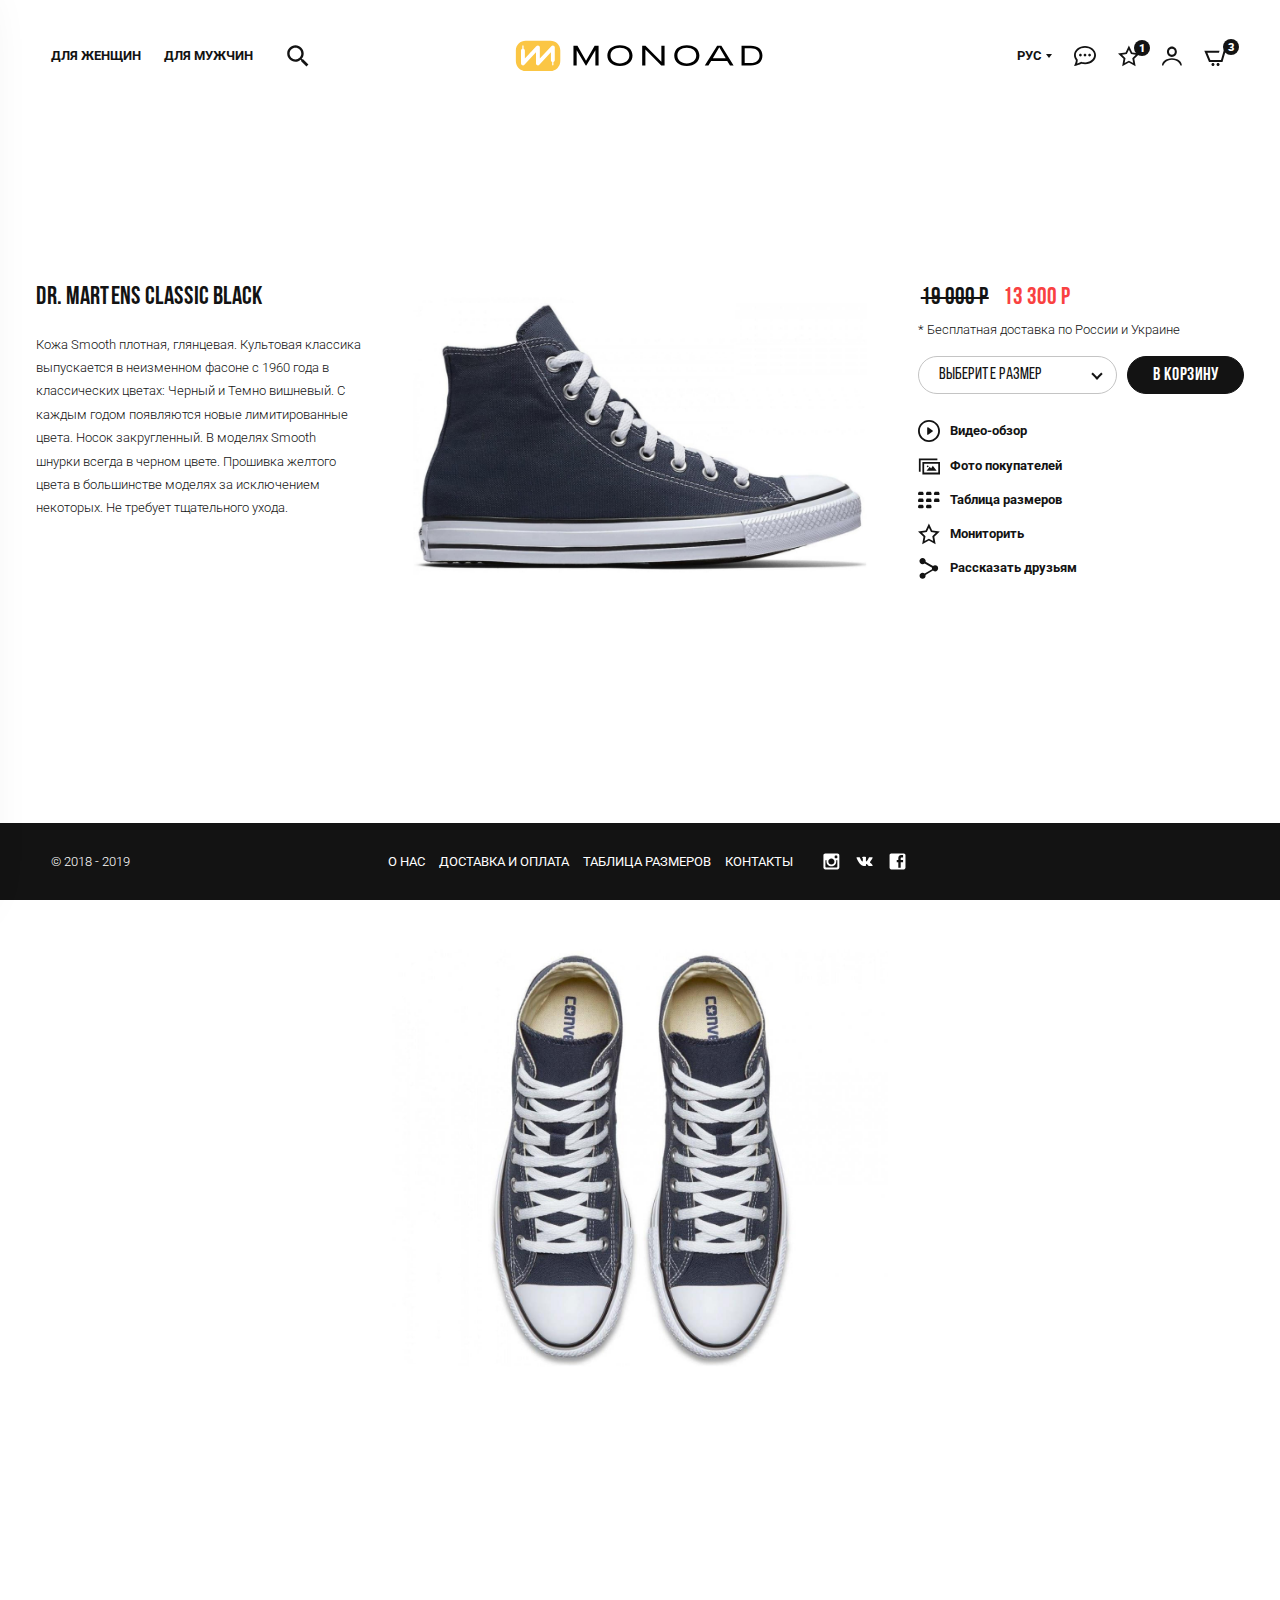
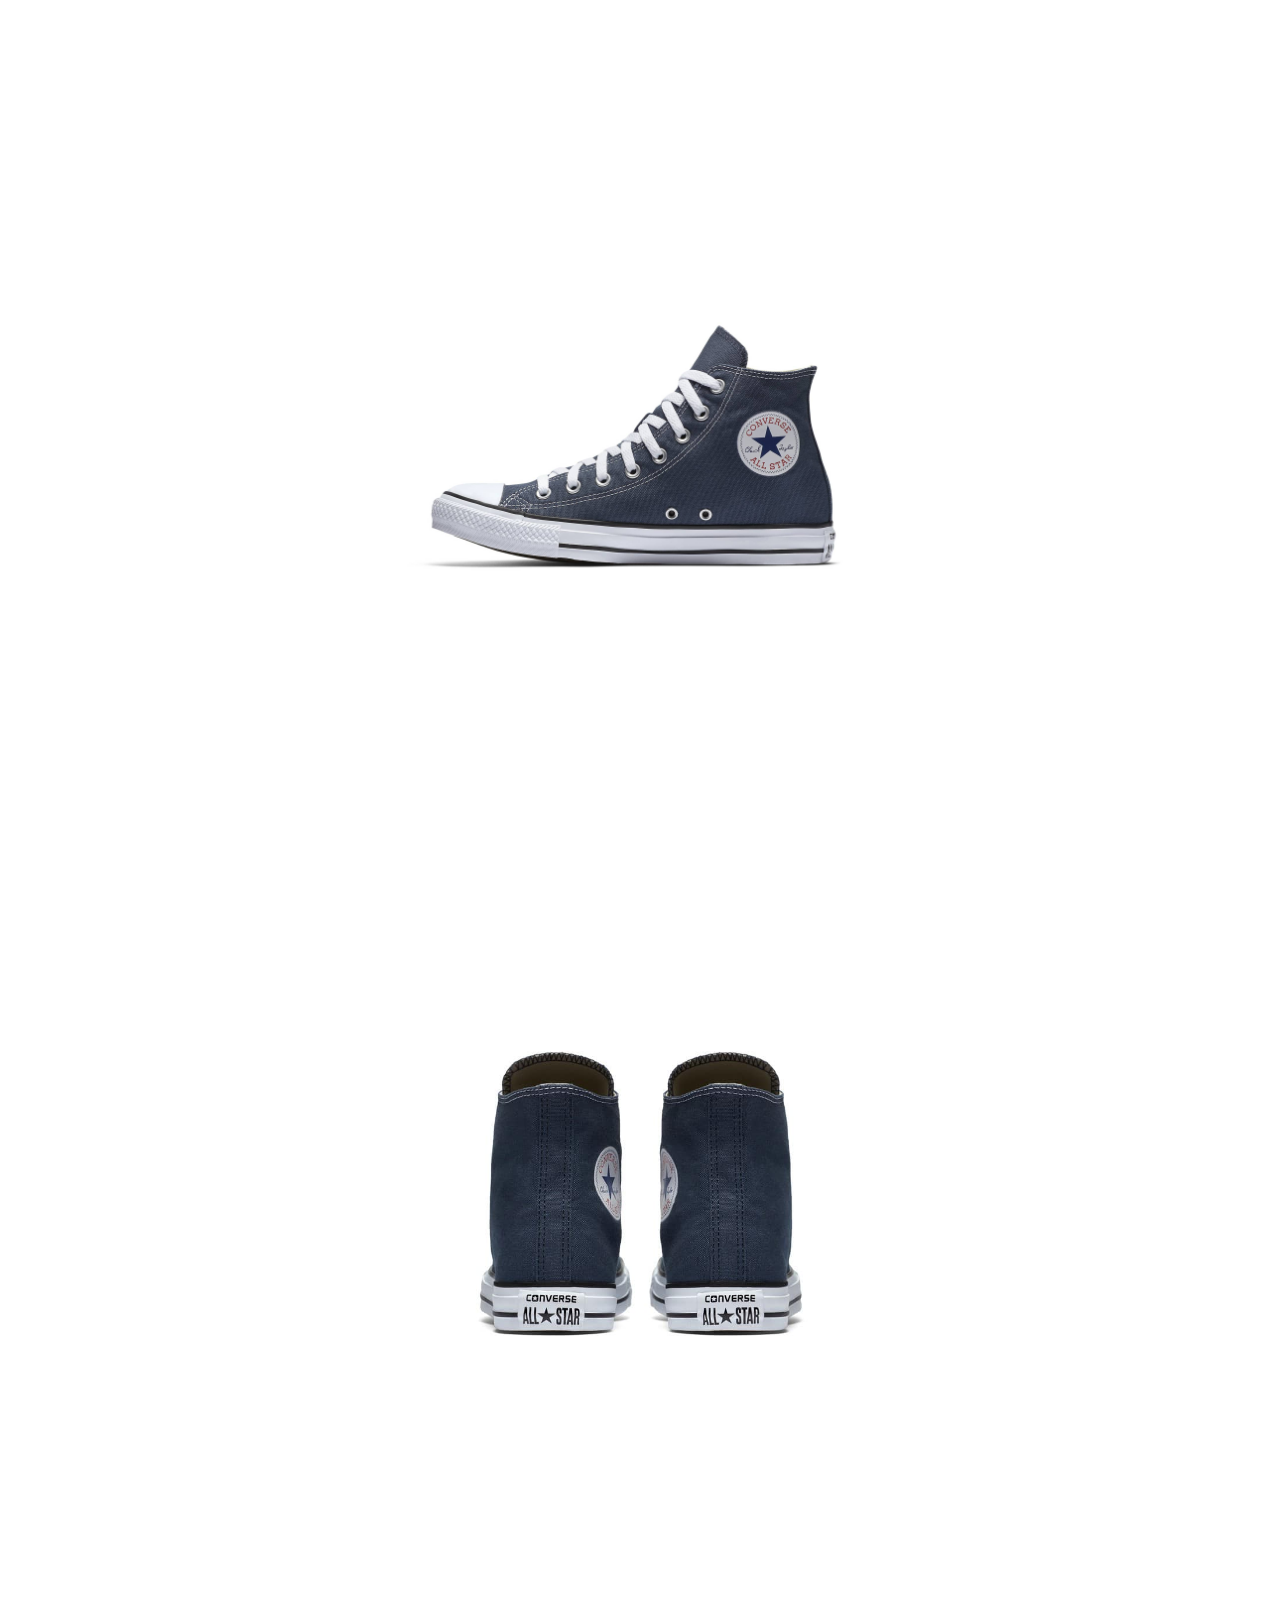
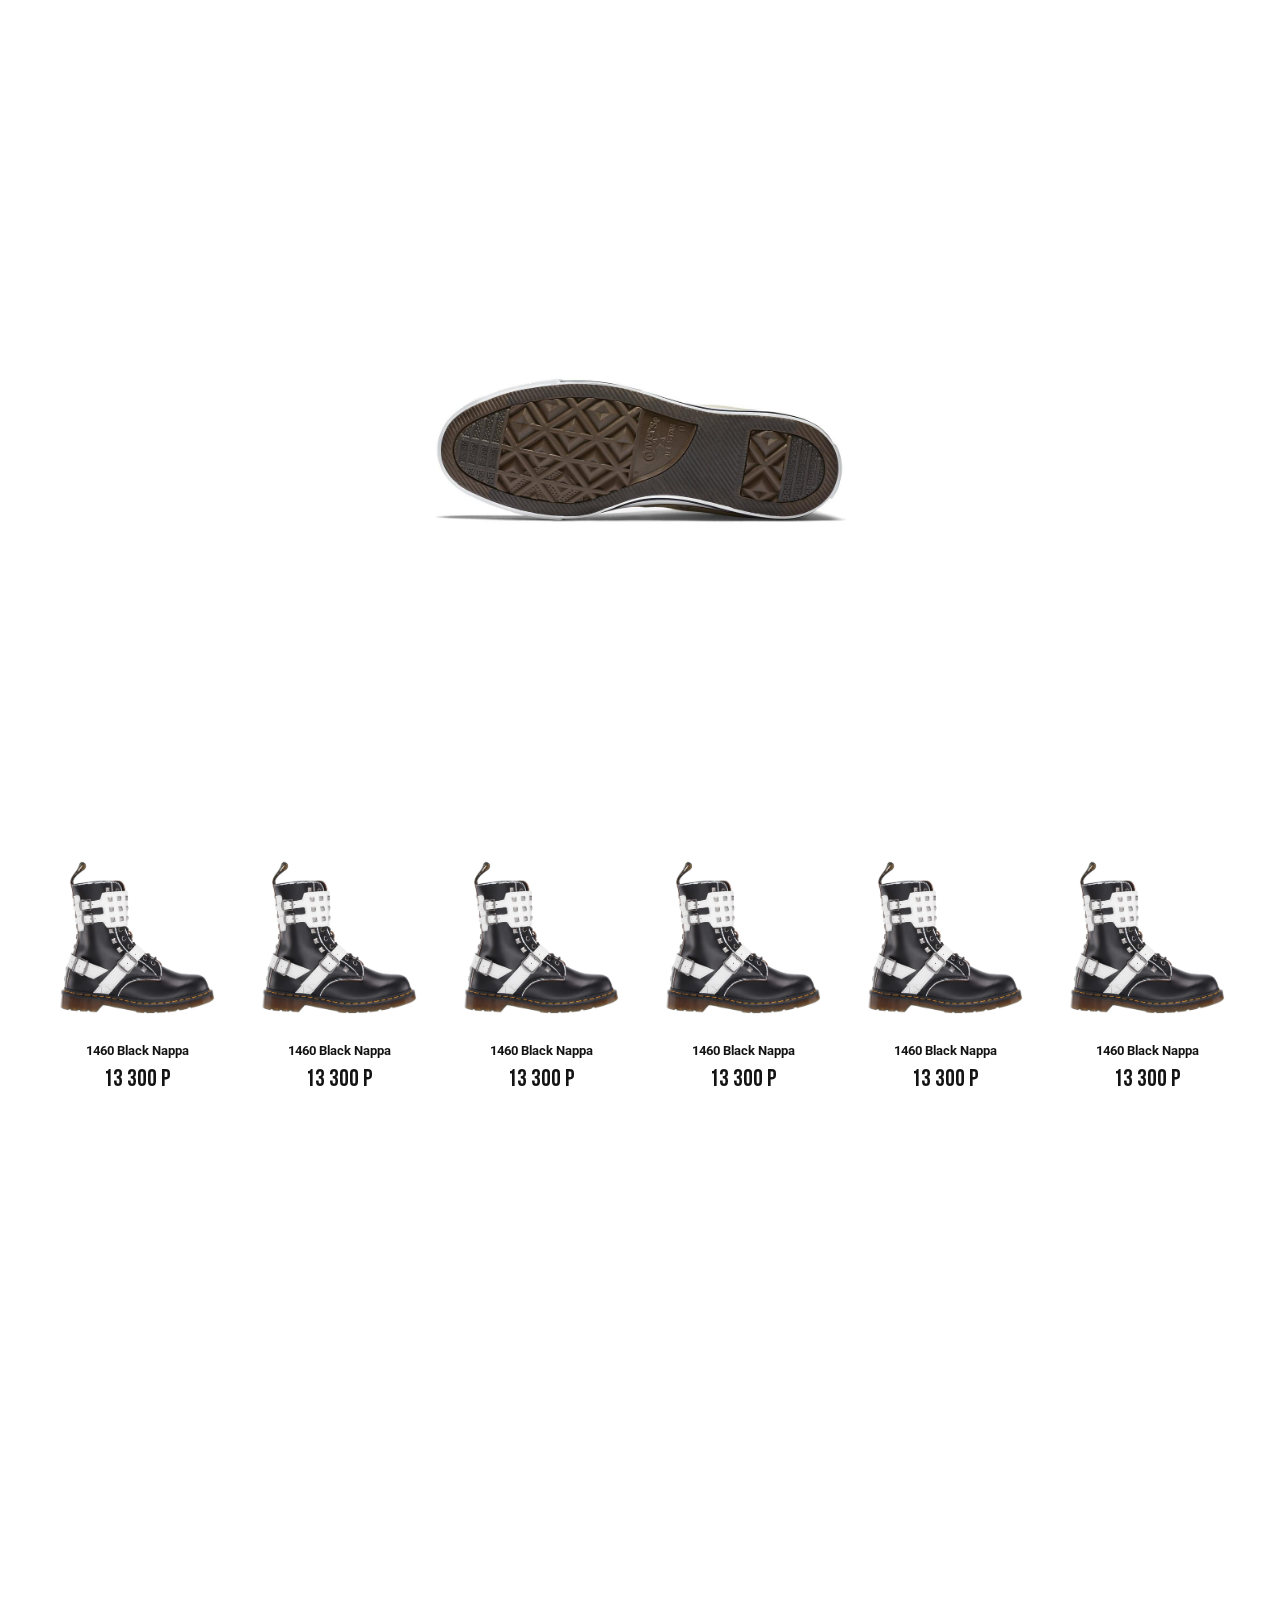
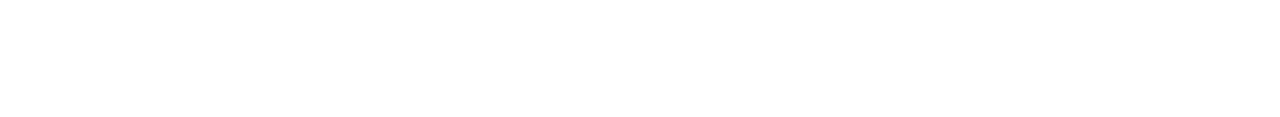
==== commit 439999d9: "Add files via upload" ====
--- a/card.html
+++ b/card.html
@@ -13,7 +13,7 @@
 	
 	<link href="https://fonts.googleapis.com/css?family=Roboto:300,300i,400,400i,700,700i,900,900i&display=swap" rel="stylesheet">
 </head>
-<body class="loaded page-card">
+<body class="loaded page-card ">
 
 
 <!-- BEGIN BODY -->
@@ -63,10 +63,11 @@
 					<div class="col-md-4 col-8 order-md-0 order-1">
 						<ul class="header-controls">
 							<li class="header-controls__item">
-								<a data-fancybox data-src="#popup-location"  href="javascript:;" class="header-controls__link btn-location">рус</a>
+								<a data-fancybox data-src="#popup-location" href="javascript:;" class="header-controls__link btn-location">рус</a>
 							</li>
 							<li class="header-controls__item dropdown-hover">
-								<a href="#" class="header-controls__link btn-contact"><svg class="icon icon-comment"><use xlink:href="#icon-comment"></use></svg></a>
+								<a data-fancybox data-src="#popup-contacts" href="javascript:;" class="header-controls__link btn-contact"><svg class="icon icon-comment"><use xlink:href="#icon-comment"></use></svg></a>
+	
 								<div class="dropdown-block dropdown-block--contact">
 									<p><strong>Есть вопросы?</strong></p>
 									<p>Звоните: <a href="tel:380731005105" class="ct-link">+38(073)100-51-05</a></p>
@@ -85,7 +86,7 @@
 								</a>
 							</li>  
 							<li class="header-controls__item">
-								<a href="#" class="header-controls__link btn-profile"><svg class="icon icon-user"><use xlink:href="#icon-user"></use></svg></a>
+								<a data-fancybox data-src="#popup-login" href="javascript:;" class="header-controls__link btn-profile"><svg class="icon icon-user"><use xlink:href="#icon-user"></use></svg></a>
 							</li>    
 							<li class="header-controls__item dropdown-hover">
 								<a data-fancybox data-src="#popup-cart"  href="javascript:;" class="header-controls__link btn-cart">
@@ -181,26 +182,31 @@
 
 	<!-- BEGIN CONTENT -->
 	<main class="main" id="main">
-		<div class="container-fluid">
+		<div class="container-fluid ">
 			<!-- BEGIN CARD  -->
 			<div class="card-wrapper ">
 				<div class="card-wrapper__middle">
 					<div class="card-slider">
-						<div class="card-slider__item"><img src="img/products/120697.jpg" alt=""></div>
-						<div class="card-slider__item"><img src="img/products/860879.jpg" alt=""></div>
-						<div class="card-slider__item"><img src="img/products/820115.jpg" alt=""></div>
-						<div class="card-slider__item"><img src="img/products/350608.jpg" alt=""></div>
-						<div class="card-slider__item"><img src="img/products/317713.jpg" alt=""></div>
-					</div>
+						<div class="card-slider__item" data-id="csimg1"><a href="#img1" id="csimg1" class="gallery"><img src="img/products/120697.jpg" alt=""></a></div>
+						<div class="card-slider__item" data-id="csimg2"><a href="#img2" id="csimg2" class="gallery"><img src="img/products/860879.jpg" alt=""></a></div>
+						<div class="card-slider__item" data-id="csimg3"><a href="#img3" id="csimg3" class="gallery"><img src="img/products/820115.jpg" alt=""></a></div>
+						<div class="card-slider__item" data-id="csimg4"><a href="#img4" id="csimg4" class="gallery"><img src="img/products/350608.jpg" alt=""></a></div>
+						<div class="card-slider__item" data-id="csimg5"><a href="#img5" id="csimg5" class="gallery"><img src="img/products/317713.jpg" alt=""></a></div>
+					</div>
+					
 				</div>
 				<div class="card-wrapper__left">
 					<div class="card-sticky sticky">
 						<div class="card-description">
 
 							<h1 class="h3">Dr. Martens Classic Black</h1>
-
-							<p>Кожа Smooth плотная, глянцевая. Культовая классика выпускается в неизменном фасоне с 1960 года в классических цветах: Черный и Темно вишневый. С каждым годом появляются новые лимитированные цвета. Носок закругленный. В моделях Smooth шнурки всегда в черном цвете. Прошивка желтого цвета в большинстве моделях за исключением некоторых. Не требует тщательного ухода. 
-							</p>
+							
+							<div class="card-descr-wrap">
+								<p>Кожа Smooth плотная, глянцевая. Культовая классика выпускается в неизменном фасоне с 1960 года в классических цветах: Черный и Темно вишневый. С каждым годом появляются новые лимитированные цвета. Носок закругленный. В моделях Smooth шнурки всегда в черном цвете. Прошивка желтого цвета в большинстве моделях за исключением некоторых. Не требует тщательного ухода. 
+								</p>
+
+							</div>
+							<a href="#" class="card-description__more">Подробнее о товаре</a>
 						</div>
 					</div>
 				</div>
@@ -329,6 +335,24 @@
 		</div>
 	</main>
 	<!-- CONTENT EOF   -->
+
+	<div class="card-gallery ">
+		<div class="card-gallery__item" id="img1" data-id="csimg1">
+			<img src="img/products/120697.jpg" alt=""></a>
+		</div>
+		<div class="card-gallery__item" id="img2" data-id="csimg2">
+			<img src="img/products/860879.jpg" alt=""></a>
+		</div>
+		<div class="card-gallery__item" id="img3" data-id="csimg3">
+			<img src="img/products/820115.jpg" alt=""></a>
+		</div>
+		<div class="card-gallery__item" id="img4" data-id="csimg4">
+			<img src="img/products/350608.jpg" alt=""></a>
+		</div>
+		<div class="card-gallery__item" id="img5" data-id="csimg5">
+			<img src="img/products/317713.jpg" alt=""></a>
+		</div>
+	</div>
 	
 	<!-- BEGIN FOOTER -->
 	<footer class="footer footer--sticky" id="main-footer">
@@ -531,6 +555,162 @@
 			<a href="#" class="btn btn--dark">Оформить заказ</a>
 		</div>			
 	</div>
+</div>
+
+<div style="display: none;" id="popup-contacts" class="popup  animated-modal">
+	<div class="h2 popup__title">Мы всегда на связи:</div>
+	<div class="contacts-wrap">
+		<div class="row">
+			<div class="col-md-6 ">
+				<div class="contacts-item">
+					<div class="h4">Отдел продаж:</div>
+					<p>Вопросы, касающиеся оформления заказа или консультации по подбору размера, модели и тп.</p>
+					<ul class="contacts-list">
+                        <li><a href="tel:380731005105"><svg class="icon icon-tel"><use xlink:href="#icon-tel"></use></svg>+38(073)1005-105</a></li>
+                        <li><a href="#"><svg class="icon icon-telegram"><use xlink:href="#icon-telegram"></use></svg>Telegram</a></li>
+                        <li><a href="#"><svg class="icon icon-viber"><use xlink:href="#icon-viber"></use></svg>Viber</a></li>
+                        <li><a href="#"><svg class="icon icon-messenger"><use xlink:href="#icon-messenger"></use></svg>Messendger <span>(круглосуточно)</span></a></li>
+                        <li><a href="#"><svg class="icon icon-whatsapp"><use xlink:href="#icon-whatsapp"></use></svg>WatsApp</a></li>
+                        <li><a href="#"><svg class="icon icon-vk"><use xlink:href="#icon-vk"></use></svg>VKontakte</a></li>
+                    </ul>
+				</div>
+			</div>
+			<div class="col-md-6 ">
+				<div class="contacts-item">
+					<div class="h4">Отдел поддержки клиентов:</div>
+					<p>Вопросы, касающиеся исключительно активных заказов на нашем сайте.</p>
+					<ul class="contacts-list">
+                        <li><a href="#"><svg class="icon icon-telegram"><use xlink:href="#icon-telegram"></use></svg>Telegram</a></li>
+                        <li><a href="#"><svg class="icon icon-viber"><use xlink:href="#icon-viber"></use></svg>Viber</a></li>
+                        <li><a href="#"><svg class="icon icon-whatsapp"><use xlink:href="#icon-whatsapp"></use></svg>WatsApp</a></li>
+                    </ul>
+				</div>
+			</div>
+			<div class="col-md-6 ">
+				<div class="contacts-item">
+					<div class="h4">Административный отдел:</div>
+					<p>Вопросы, касающиеся сотрудничества просьба писать на почту:</p>
+					<ul class="contacts-list">
+                        <li><a href="mailto:monoadstore@gmail.com"><svg class="icon icon-message"><use xlink:href="#icon-message"></use></svg>monoadstore@gmail.com</a></li>
+                    </ul>
+				</div>
+			</div>
+			<div class="col-md-6 ">
+				<div class="contacts-item">
+					<div class="h4">Предложения и жалобы:</div>
+					<p>Вопросы, касающиеся технических неполадок на сайте и жалобы требующие срочного внимания:</p>
+					<ul class="contacts-list">
+                        <li><a href="mailto:monoadstore@gmail.com"><svg class="icon icon-message"><use xlink:href="#icon-message"></use></svg>monoadstore@gmail.com</a></li>
+                    </ul>
+				</div>
+			</div>
+		</div>
+	</div>
+</div>
+
+<div style="display: none;" id="popup-login" class="popup popup--sm animated-modal">
+	<div class="h2 popup__title">Авторизуйтесь или зарегистрируйтесь</div>
+
+	<div class="tab-wrap">
+		<ul class="nav-tab-list tabs">
+			<li class="nav-tab-list__item active">
+				<a href="#login_1" class="nav-tab-list__link">У меня есть кабинет</a>
+			</li>
+			<li class="nav-tab-list__item">
+				<a href="#login_2" class="nav-tab-list__link">Я новый пользователь</a>
+			</li>
+			<li class="nav-tab-list__item">
+				<a href="#login_3" class="nav-tab-list__link">Забыли пароль?</a>
+			</li>
+		</ul>
+
+		<div class="box-tab-cont">
+			<div class="tab-cont " id="login_1">
+				<form action="#">
+					<div class="row form-group">
+						<div class="col-md-3">
+							<label class="form-group__label">Email:</label>
+						</div>
+						<div class="col-md-9">
+							<input type="email" class="form-input">
+						</div>
+					</div>
+					<div class="row form-group">
+						<div class="col-md-3">
+							<label class="form-group__label">Пароль:</label>
+						</div>
+						<div class="col-md-9">
+							<input type="password" class="form-input">
+						</div>
+					</div>
+					<div class="text-center form-button">
+						<input type="submit" value="Авторизация" class="btn btn--dark">
+					</div>
+				</form>
+			</div>
+			<div class="tab-cont hide" id="login_2">
+				<form action="#">
+					<div class="row form-group">
+						<div class="col-md-3">
+							<label class="form-group__label">Email:</label>
+						</div>
+						<div class="col-md-9">
+							<input type="email" class="form-input">
+						</div>
+					</div>
+					<div class="row form-group">
+						<div class="col-md-3">
+							<label class="form-group__label">Пароль:</label>
+						</div>
+						<div class="col-md-9">
+							<input type="password" class="form-input">
+						</div>
+					</div>
+					<div class="row form-group">
+						<div class="col-md-3">
+							<label class="form-group__label">Повторите пароль:</label>
+						</div>
+						<div class="col-md-9 ">
+							<input type="password" class="form-input">
+						</div>
+					</div>
+					<div class="row form-group">
+						<div class="col-md-3">
+							<label class="form-group__label">Пол:</label>
+						</div>
+						<div class="col-md-9">
+							<select class="styler">
+								<option value="">Выберите пол ...</option>
+								<option value="">Женский</option>
+								<option value="">Мужской</option>
+							</select>
+						</div>
+					</div>
+					<div class="text-center form-button">
+						<input type="submit" value="Регистрация" class="btn btn--dark">
+					</div>
+				</form>
+			</div>
+			<div class="tab-cont hide" id="login_3">
+				
+				<form action="#" >
+					<p class="mb15">Введите Email, который Вы использовали для регистрации. <br>Мы вышлем на него новый пароль.</p>
+					<div class="row form-group">
+						<div class="col-md-3">
+							<label class="form-group__label">Email:</label>
+						</div>
+						<div class="col-md-9">
+							<input type="email" class="form-input">
+						</div>
+					</div>
+					<div class="text-center form-button">
+						<input type="submit" value="Восстановить" class="btn btn--dark">
+					</div>
+				</form>
+			</div>
+		</div>
+	</div>
+
 </div>
 
 <div style="display: none;" id="popup-table-size" class="popup animated-modal">
@@ -654,6 +834,26 @@
 <!-- BEGIN iCONS  -->
 <svg aria-hidden="true" style="position: absolute; width: 0; height: 0; overflow: hidden;" version="1.1" xmlns="http://www.w3.org/2000/svg" xmlns:xlink="http://www.w3.org/1999/xlink">
 	<defs>
+	<symbol id="icon-message" viewBox="0 0 38 32">
+	<title>message</title>
+	<path d="M38.384 3.829v23.020c0 2.11-1.727 3.837-3.837 3.837h-30.694c-2.11 0-3.837-1.727-3.837-3.837v-23.020c0-2.11 1.727-3.837 3.837-3.837h30.694c2.11 0 3.837 1.727 3.837 3.837zM34.547 3.829l-15.347 9.592-15.347-9.592v3.837l15.347 9.592 15.347-9.592z"></path>
+	</symbol>
+	<symbol id="icon-whatsapp" viewBox="0 0 32 32">
+	<title>whatsapp</title>
+	<path d="M24.396 19.231c-0.098-0.163-0.359-0.261-0.75-0.457s-2.317-1.143-2.675-1.274c-0.359-0.131-0.62-0.196-0.881 0.196s-1.011 1.274-1.24 1.535c-0.228 0.261-0.457 0.294-0.848 0.098s-1.653-0.609-3.149-1.943c-1.164-1.038-1.95-2.32-2.178-2.712s-0.024-0.604 0.172-0.799c0.176-0.176 0.392-0.457 0.587-0.686s0.261-0.392 0.392-0.653 0.065-0.49-0.033-0.686c-0.098-0.196-0.881-2.123-1.207-2.908-0.318-0.763-0.64-0.66-0.881-0.672-0.228-0.011-0.489-0.014-0.751-0.014s-0.685 0.098-1.044 0.49-1.37 1.339-1.37 3.267c0 1.927 1.403 3.789 1.599 4.050s2.761 4.216 6.689 5.912c0.934 0.403 1.663 0.644 2.232 0.825 0.938 0.298 1.791 0.256 2.466 0.155 0.752-0.112 2.317-0.947 2.643-1.862s0.326-1.699 0.228-1.862zM4.461 27.724l1.316-4.806c-1.443-2.297-2.302-4.493-2.301-7.424 0.003-7.181 5.846-13.024 13.030-13.024 7.202 0.002 13.022 5.837 13.019 13.034-0.003 7.182-5.851 13.025-13.030 13.025-2.788-0.001-4.896-0.787-7.105-2.098zM9.006 29.268c2.289 1.248 4.872 1.906 7.495 1.907 8.636 0 15.667-7.030 15.67-15.67 0.002-4.187-1.627-8.124-4.585-11.086s-6.893-4.594-11.085-4.596c-8.637 0-15.667 7.029-15.67 15.669-0.001 2.762 0.72 5.458 2.092 7.834l-2.223 8.12z"></path>
+	</symbol>
+	<symbol id="icon-viber" viewBox="0 0 32 32">
+	<title>viber</title>
+	<path d="M17.205 18.358c-4.214-1.075-5.34-5.34-5.34-5.34s-0.051-0.577 0.334-0.887l0.761-0.605c0.378-0.291 0.618-0.997 0.234-1.687-0.654-1.16-1.585-2.392-2.081-2.904-0.377-0.447-0.93-0.55-1.514-0.246-0.003 0-0.009 0.003-0.012 0.003-0.552 0.313-1.069 0.731-1.551 1.26-0.003 0.006-0.006 0.006-0.009 0.011-0.494 0.592-0.784 1.276-0.546 2.010l0.020 0.014c0.647 2.291 2.981 6.566 6.266 9.157 2.008 1.602 5.158 3.208 6.471 3.579l0.014 0.020c0.731 0.237 1.415-0.050 2.010-0.546 0.006-0.003 0.006-0.006 0.011-0.009 0.529-0.482 0.947-0.999 1.259-1.551 0-0.003 0.003-0.009 0.003-0.012 0.304-0.584 0.201-1.138-0.246-1.515-0.809-0.755-1.99-1.565-2.903-2.081-0.69-0.384-1.396-0.144-1.687 0.234l-0.605 0.761c-0.31 0.384-0.887 0.334-0.887 0.334zM23.834 14.822c0.001 0 0.002 0 0.003 0 0.227-0.002 0.409-0.187 0.407-0.413-0.021-2.7-0.847-4.865-2.455-6.435-1.606-1.565-3.627-2.367-6.008-2.384-0.001 0-0.002 0-0.003 0-0.225 0-0.409 0.182-0.41 0.407s0.181 0.411 0.407 0.413c2.161 0.015 3.992 0.739 5.441 2.151 1.446 1.412 2.189 3.381 2.208 5.854 0.002 0.225 0.185 0.407 0.41 0.407zM21.68 13.98c0.222 0 0.405-0.178 0.41-0.401 0.036-1.601-0.448-2.961-1.439-4.042-0.985-1.078-2.371-1.689-4.119-1.817-0.226-0.016-0.422 0.153-0.439 0.379s0.153 0.422 0.379 0.439c1.554 0.114 2.723 0.622 3.574 1.553 0.855 0.933 1.256 2.068 1.224 3.47-0.005 0.226 0.174 0.414 0.401 0.419 0.003 0 0.006 0 0.009 0zM19.575 13.274c0.007 0 0.014 0 0.021-0 0.226-0.011 0.4-0.204 0.389-0.43-0.091-1.818-1.072-2.829-2.839-2.924-0.227-0.012-0.42 0.161-0.432 0.388s0.161 0.419 0.387 0.432c1.339 0.072 1.994 0.754 2.064 2.145 0.011 0.219 0.192 0.39 0.409 0.39zM22.259 25.252c-0.378 0.121-3.893 0.996-8.312 0.707 0 0-3.293 3.973-4.321 5.006-0.161 0.162-0.35 0.227-0.476 0.196-0.177-0.043-0.226-0.253-0.224-0.559 0.003-0.438 0.028-5.426 0.028-5.426-0.004-0.001-0.004-0.001-0.003-0.001-6.432-1.788-6.057-8.505-5.985-12.022s0.734-6.399 2.697-8.337c3.527-3.194 10.791-2.717 10.791-2.717 6.135 0.027 9.075 1.874 9.757 2.493 2.263 1.938 3.417 6.575 2.573 13.369-0.818 6.589-5.637 7.005-6.526 7.291zM8.952 25.175c0 0 0.001 0 0.001 0s-0.001-0-0.001-0zM16.589-0.19c0 0-8.553-0.516-12.723 3.309-2.321 2.321-3.137 5.716-3.223 9.929s-0.198 12.103 7.41 14.244c0.002 0.001 0.005 0.001 0.007 0.002l-0.005 3.265c0 0-0.048 1.322 0.822 1.592 1.053 0.327 1.671-0.678 2.676-1.761 0.552-0.594 1.313-1.468 1.888-2.136 5.203 0.436 9.205-0.563 9.659-0.711 1.051-0.342 6.995-1.102 7.962-8.994 0.997-8.136-0.484-13.281-3.159-15.602-0.806-0.741-4.062-3.105-11.315-3.137z"></path>
+	</symbol>
+	<symbol id="icon-tel" viewBox="0 0 32 32">
+	<title>tel</title>
+	<path d="M7.395 14.589c2.39 4.78 6.486 8.705 11.266 11.266l3.755-3.755c0.512-0.512 1.195-0.683 1.707-0.341 1.877 0.683 3.926 1.024 6.145 1.024 1.024 0 1.707 0.683 1.707 1.707v5.804c0 1.024-0.683 1.707-1.707 1.707-16.045 0-29.017-12.972-29.017-29.018 0-1.024 0.683-1.707 1.707-1.707h5.974c1.024 0 1.707 0.683 1.707 1.707 0 2.048 0.341 4.097 1.024 6.145 0.171 0.512 0 1.195-0.342 1.707z"></path>
+	</symbol>
+	<symbol id="icon-messenger" viewBox="0 0 32 32">
+	<title>messenger</title>
+	<path d="M32 14.815c0 8.182-7.163 14.815-16 14.815-1.595 0-3.135-0.217-4.589-0.619l-5.448 2.99v-5.649c-3.636-2.716-5.963-6.874-5.963-11.537 0-8.182 7.163-14.815 16-14.815s16 6.633 16 14.815zM26.335 10.667l-7.851 4.346-4.174-4.346-8.745 9.284 7.95-4.346 4.075 4.346z"></path>
+	</symbol>
 	<symbol id="icon-burger" viewBox="0 0 35 32">
 	<title>burger</title>
 	<path d="M2.4 1.050h29.2c1.325 0 2.4 1.074 2.4 2.4v0.65c0 1.325-1.075 2.4-2.4 2.4h-29.2c-1.325 0-2.4-1.075-2.4-2.4v-0.65c0-1.325 1.075-2.4 2.4-2.4zM2.4 25.5h29.2c1.325 0 2.4 1.074 2.4 2.4v0.65c0 1.326-1.075 2.4-2.4 2.4h-29.2c-1.325 0-2.4-1.075-2.4-2.4v-0.65c0-1.325 1.075-2.4 2.4-2.4zM2.4 13.3h29.2c1.325 0 2.4 1.075 2.4 2.4v0.6c0 1.326-1.075 2.4-2.4 2.4h-29.2c-1.325 0-2.4-1.074-2.4-2.4v-0.6c0-1.325 1.075-2.4 2.4-2.4z"></path>
--- a/css/style.css
+++ b/css/style.css
@@ -163,7 +163,7 @@
   font-size: 1.4rem !important; }
 
 .size-lg {
-  font-size: 1.6rem !important; }
+  font-size: 1.5rem !important; }
 
 .size-xl {
   font-size: 1.8rem !important; }
@@ -258,7 +258,7 @@
 h4, .h4 {
   font-size: 2.2rem;
   line-height: 1.2;
-  margin-bottom: 2rem; }
+  margin-bottom: 1.6rem; }
 
 h5, .h5 {
   font-size: 2rem;
@@ -520,6 +520,9 @@
   .form-input::-webkit-input-placeholder {
     color: #999; }
 
+.form-button {
+  margin-top: 3rem; }
+
 textarea.form-input {
   height: auto;
   min-height: 10rem;
@@ -613,33 +616,40 @@
   border-radius: 50%; }
 
 .check-button {
-  display: inline-block;
-  vertical-align: middle;
-  position: relative;
-  top: .1rem;
-  cursor: pointer;
-  width: 2.7rem;
-  height: 1.5rem;
-  border-radius: 0.8rem;
-  background-color: #131313;
-  -webkit-transition: all 0.2s linear;
-  transition: all 0.2s linear; }
+  font-weight: 300;
+  margin: 0;
+  cursor: pointer; }
   .check-button input {
     display: none; }
     .check-button input:checked + .check-button__slider {
-      left: 1.4rem; }
-  .check-button:hover {
-    background: #333; }
+      background: #131313; }
+      .check-button input:checked + .check-button__slider:after {
+        left: 1.4rem; }
   .check-button__slider {
-    position: absolute;
-    top: .2rem;
-    left: .2rem;
-    width: 1.1rem;
-    height: 1.1rem;
-    border-radius: 50%;
-    background-color: #ffffff;
+    display: inline-block;
+    vertical-align: middle;
+    position: relative;
+    top: -.1rem;
+    cursor: pointer;
+    width: 2.7rem;
+    height: 1.5rem;
+    border-radius: 0.8rem;
+    background-color: #888;
     -webkit-transition: all 0.2s linear;
     transition: all 0.2s linear; }
+    .check-button__slider:hover {
+      background: #888; }
+    .check-button__slider:after {
+      position: absolute;
+      content: '';
+      top: .2rem;
+      left: .2rem;
+      width: 1.1rem;
+      height: 1.1rem;
+      border-radius: 50%;
+      background-color: #ffffff;
+      -webkit-transition: all 0.2s linear;
+      transition: all 0.2s linear; }
 
 .jq-selectbox {
   width: 100%;
@@ -760,6 +770,7 @@
     display: block;
     border-radius: 2.5rem 2.5rem 0 0;
     position: relative;
+    line-height: 1.5;
     border: 0.1rem solid transparent;
     border-bottom: none;
     padding: 1.6rem 2rem 2.2rem 5.2rem; }
@@ -768,7 +779,7 @@
       display: block;
       position: absolute;
       left: 2rem;
-      top: 1.6rem;
+      top: 1.4rem;
       width: 2.2rem;
       height: 2.2rem;
       border: 0.5rem solid #fff;
@@ -779,7 +790,7 @@
       transition: all 0.2s linear; }
 
 .tab-cont {
-  padding: 4rem 0 0; }
+  padding: 3rem 0 0; }
 
 /* Pagination */
 .link {
@@ -789,34 +800,16 @@
     border-color: transparent; }
 
 .box-paging {
-  display: -webkit-box;
-  display: -webkit-flex;
-  display: -ms-flexbox;
-  display: flex;
-  -webkit-box-pack: center;
-  -webkit-justify-content: center;
-  -ms-flex-pack: center;
-  justify-content: center; }
+  text-align: center; }
 
 .paging-list {
-  display: -webkit-box;
-  display: -webkit-flex;
-  display: -ms-flexbox;
-  display: flex;
-  -webkit-box-align: center;
-  -webkit-align-items: center;
-  -ms-flex-align: center;
-  align-items: center;
-  -webkit-box-pack: center;
-  -webkit-justify-content: center;
-  -ms-flex-pack: center;
-  justify-content: center; }
+  display: inline-block;
+  vertical-align: middle;
+  white-space: nowrap; }
   .paging-list__item {
-    margin: 1rem;
-    -webkit-box-flex: 0;
-    -webkit-flex: none;
-    -ms-flex: none;
-    flex: none; }
+    display: inline-block;
+    vertical-align: middle;
+    margin: .5rem; }
   .paging-list__link {
     display: block;
     min-width: 2.6rem;
@@ -1166,15 +1159,19 @@
     -webkit-flex: 1;
     -ms-flex: 1;
     flex: 1;
-    overflow: hidden; }
+    min-width: 1px; }
 
 .banner-slider .slick-dots {
   position: absolute;
   left: 0;
   right: 0;
   bottom: 1rem; }
+  .banner-slider .slick-dots .slick-active button {
+    border-color: #131313; }
   .banner-slider .slick-dots button {
-    background: #fff; }
+    background: #fff;
+    border-color: #fff;
+    box-shadow: 0 3px 18px rgba(0, 0, 0, 0.3); }
 
 .section {
   padding: 6rem 0 5rem; }
@@ -1293,6 +1290,14 @@
     box-shadow: 0 0 5rem rgba(0, 0, 0, 0.12); }
 
 /* CONTENT ============== */
+.content-wrap {
+  max-width: 97rem;
+  margin-left: auto;
+  margin-right: auto; }
+
+.content-header {
+  margin-bottom: 4rem; }
+
 .content-text {
   margin-top: 4rem; }
   .content-text ul, .content-text ol {
@@ -1482,6 +1487,120 @@
     font-weight: 700;
     margin-bottom: .5rem;
     line-height: 1.4; }
+
+.contacts-wrap {
+  padding: 0 5rem; }
+
+.contacts-item {
+  margin-bottom: 4rem; }
+
+.contacts-list {
+  list-style: none; }
+  .contacts-list li {
+    margin-bottom: 1rem; }
+  .contacts-list a {
+    display: inline-block;
+    position: relative;
+    padding-left: 3rem;
+    min-height: 1.8rem; }
+    .contacts-list a:hover {
+      color: #888; }
+      .contacts-list a:hover .icon {
+        color: #888; }
+    .contacts-list a .icon {
+      position: absolute;
+      left: 0;
+      top: .2rem;
+      font-size: 1.8rem; }
+
+.history-table {
+  width: 100%; }
+  .history-table th {
+    font-size: 1.8rem;
+    font-family: 'Bebas Neue';
+    font-weight: 700;
+    text-transform: uppercase;
+    text-align: left;
+    padding: .5rem .5rem 1rem; }
+  .history-table td {
+    font-size: 1.3rem;
+    font-weight: 300;
+    padding: 2.3rem .5rem;
+    border-top: .1rem solid #d0d0d0; }
+  .history-table__info:hover td {
+    background: rgba(0, 0, 0, 0.03); }
+  .history-table__products td {
+    border-top-color: transparent; }
+
+.n-number {
+  font-size: 1.8rem;
+  font-family: 'Bebas Neue';
+  font-weight: 700;
+  text-transform: uppercase;
+  white-space: nowrap; }
+  .n-number .icon {
+    top: .3rem;
+    font-size: 2rem;
+    margin-left: .2rem; }
+
+.n-status {
+  white-space: nowrap; }
+  .n-status .icon {
+    top: .2rem;
+    font-size: 1.4rem;
+    margin-right: .4rem; }
+
+.show-tr.active .icon {
+  -webkit-transform: rotate(180deg);
+  -ms-transform: rotate(180deg);
+  transform: rotate(180deg); }
+
+.history-product-item {
+  -webkit-box-flex: 1;
+  -webkit-flex: 1 0 20%;
+  -ms-flex: 1 0 20%;
+  flex: 1 0 20%;
+  max-width: 20%;
+  padding-left: 1rem;
+  padding-right: 1rem; }
+
+.en-inner {
+  margin-bottom: 4rem; }
+
+.order-number {
+  display: -webkit-inline-box;
+  display: -webkit-inline-flex;
+  display: -ms-inline-flexbox;
+  display: inline-flex;
+  border-radius: 1.7rem;
+  background-color: #ebebeb;
+  overflow: hidden;
+  margin-bottom: 1.5rem; }
+  .order-number__symbol {
+    width: 3.4rem;
+    height: 3.4rem;
+    border-radius: 50%;
+    background-color: #fbc644;
+    -webkit-box-flex: 0;
+    -webkit-flex: none;
+    -ms-flex: none;
+    flex: none;
+    line-height: 3.4rem;
+    font-weight: 600;
+    font-size: 1.8rem;
+    text-align: center;
+    color: #131313;
+    text-transform: uppercase; }
+  .order-number__content {
+    -webkit-box-flex: 1;
+    -webkit-flex: 1 0 auto;
+    -ms-flex: 1 0 auto;
+    flex: 1 0 auto;
+    font-size: 1.5rem;
+    font-weight: 600;
+    padding: 0 2rem 0 1.3rem;
+    height: 3.4rem;
+    line-height: 3.4rem; }
 
 /* PRODUCT CARD ========= */
 .card-wrapper {
@@ -1525,6 +1644,9 @@
   align-items: center;
   padding: 10rem 0 5rem; }
 
+.card-slider:focus {
+  outline: none; }
+
 .card-slider__item {
   height: 90vh;
   display: -webkit-box;
@@ -1540,12 +1662,52 @@
   -ms-flex-pack: center;
   justify-content: center;
   padding: 10rem 0 5rem; }
+  .card-slider__item a {
+    display: block;
+    height: 100%; }
+  .card-slider__item:focus {
+    outline: none; }
   .card-slider__item img {
     -webkit-box-flex: 0;
     -webkit-flex: none;
     -ms-flex: none;
     flex: none;
-    max-height: 100%; }
+    max-height: 100%;
+    cursor: url("../img/zoom-in-16x16.png"), pointer; }
+
+.page-card-gallery .main {
+  display: none; }
+
+.card-gallery {
+  display: none;
+  position: relative;
+  z-index: 100;
+  background: #fff;
+  width: 100%; }
+  .card-gallery.open {
+    display: block; }
+  .card-gallery__item {
+    height: 100vh;
+    display: -webkit-box;
+    display: -webkit-flex;
+    display: -ms-flexbox;
+    display: flex;
+    -webkit-box-align: center;
+    -webkit-align-items: center;
+    -ms-flex-align: center;
+    align-items: center;
+    -webkit-box-pack: center;
+    -webkit-justify-content: center;
+    -ms-flex-pack: center;
+    justify-content: center;
+    padding: 4rem 0;
+    cursor: url("../img/zoom-in-16x16.png"), pointer; }
+    .card-gallery__item img {
+      -webkit-box-flex: 0;
+      -webkit-flex: none;
+      -ms-flex: none;
+      flex: none;
+      max-height: 100%; }
 
 .card-info, .card-description {
   width: 100%;
@@ -1555,6 +1717,8 @@
 .card-description {
   overflow: hidden;
   overflow-y: auto; }
+  .card-description__more {
+    display: none; }
 
 .add-to-cart {
   display: -webkit-box;
@@ -1714,9 +1878,9 @@
     margin-top: .7rem; }
     .product-card__buttons .btn {
       margin: .5rem;
-      width: 10.1rem;
-      padding-left: 1rem;
-      padding-right: 1rem; }
+      min-width: 10.1rem;
+      padding-left: 1.8rem;
+      padding-right: 1.8rem; }
   .product-card p {
     line-height: 1.4;
     margin: .4rem 0; }
@@ -1935,7 +2099,7 @@
   transition-duration: .3s; }
 
 .popup {
-  padding: 5rem  8rem !important;
+  padding: 5rem 7.6rem !important;
   max-width: 91rem !important;
   width: 100%; }
   .popup__head {
@@ -1950,6 +2114,8 @@
   .popup--xs {
     max-width: 43rem !important;
     padding: 5rem  !important; }
+  .popup--sm {
+    max-width: 75rem !important; }
 
 /* 8. MEDIA */
 /* ================================================ */
@@ -2081,6 +2247,29 @@
     columns: 2;
     -webkit-column-gap: 2rem;
     column-gap: 2rem; }
+  .card-description h1, .card-description .h3 {
+    margin-bottom: 1rem; }
+  .card-description__more {
+    display: inline-block;
+    font-family: 'Bebas Neue';
+    font-size: 1.7rem;
+    line-height: 1.4;
+    font-weight: 700;
+    text-transform: uppercase;
+    position: relative; }
+    .card-description__more:hover {
+      color: #888; }
+    .card-description__more:after {
+      content: '';
+      display: block;
+      margin-left: auto;
+      margin-right: auto;
+      margin-top: .5rem;
+      background: url("../img/more-arrow.svg") no-repeat center;
+      width: 6rem;
+      height: 0.9rem; }
+  .card-descr-wrap {
+    display: none; }
   .table-size {
     padding-left: 0; }
   .table-size .step-list__item:before {
@@ -2091,6 +2280,14 @@
     margin-left: -1rem; }
   .popup {
     padding: 6rem 4.4rem 3rem !important; }
+  .contacts-wrap {
+    padding: 0 2rem; }
+  .history-product-item {
+    max-width: 33.33%;
+    -webkit-box-flex: 1;
+    -webkit-flex: 1 0 33.33%;
+    -ms-flex: 1 0 33.33%;
+    flex: 1 0 33.33%; }
   /* Footer */
   .footer--sticky {
     display: none; }
@@ -2174,7 +2371,8 @@
   .page-card .main {
     padding-top: 11rem; }
   .main {
-    padding-top: 11rem; }
+    padding-top: 11rem;
+    padding-bottom: 3rem; }
   .wrap {
     display: block; }
     .wrap .sidebar {
@@ -2194,7 +2392,7 @@
     padding: 1rem 1rem 1rem 3.6rem;
     border: none; }
     .nav-tab-list__link:after {
-      top: 1rem;
+      top: .8rem;
       left: 0; }
   .tab-cont {
     padding-top: 2rem; }
@@ -2213,6 +2411,8 @@
         -webkit-transform: rotate(180deg);
         -ms-transform: rotate(180deg);
         transform: rotate(180deg); }
+  .contacts-wrap {
+    padding: 0; }
   .cart-list__item {
     padding: 2.5rem 0 1.6rem;
     text-align: center; }
@@ -2248,6 +2448,46 @@
     padding-right: 1rem; }
   .table td {
     font-size: 1.1rem; }
+  .history-table, .history-table tbody,
+  .history-table tr {
+    display: block;
+    text-align: center; }
+  .history-table thead {
+    display: none; }
+  .history-table td, th {
+    display: inline-block;
+    vertical-align: middle; }
+  .history-table td {
+    border-top: none;
+    line-height: 1.4;
+    padding: .2rem .7rem; }
+  .history-table__info {
+    padding: 1rem 0; }
+    .history-table__info:hover td {
+      background: transparent; }
+  tr.history-table__products td {
+    padding-top: 0;
+    padding-bottom: 0; }
+  .history-product-wrap, .history-table {
+    max-width: 44rem;
+    margin-left: auto;
+    margin-right: auto; }
+  .history-product-wrap {
+    -webkit-box-pack: center;
+    -webkit-justify-content: center;
+    -ms-flex-pack: center;
+    justify-content: center; }
+  .history-product-item {
+    max-width: 50%;
+    -webkit-box-flex: 1;
+    -webkit-flex: 1 0 50%;
+    -ms-flex: 1 0 50%;
+    flex: 1 0 50%; }
+  .en-inner {
+    text-align: center;
+    max-width: 46rem;
+    margin-left: auto;
+    margin-right: auto; }
   /* Product card */
   .product-card {
     position: relative;
@@ -2267,6 +2507,8 @@
     .product-card__title {
       margin-left: 0;
       margin-right: 0; }
+  .box-paging {
+    margin-top: 1rem; }
   .fancybox-slide--html {
     padding: 0 !important; }
   .fancybox-content {
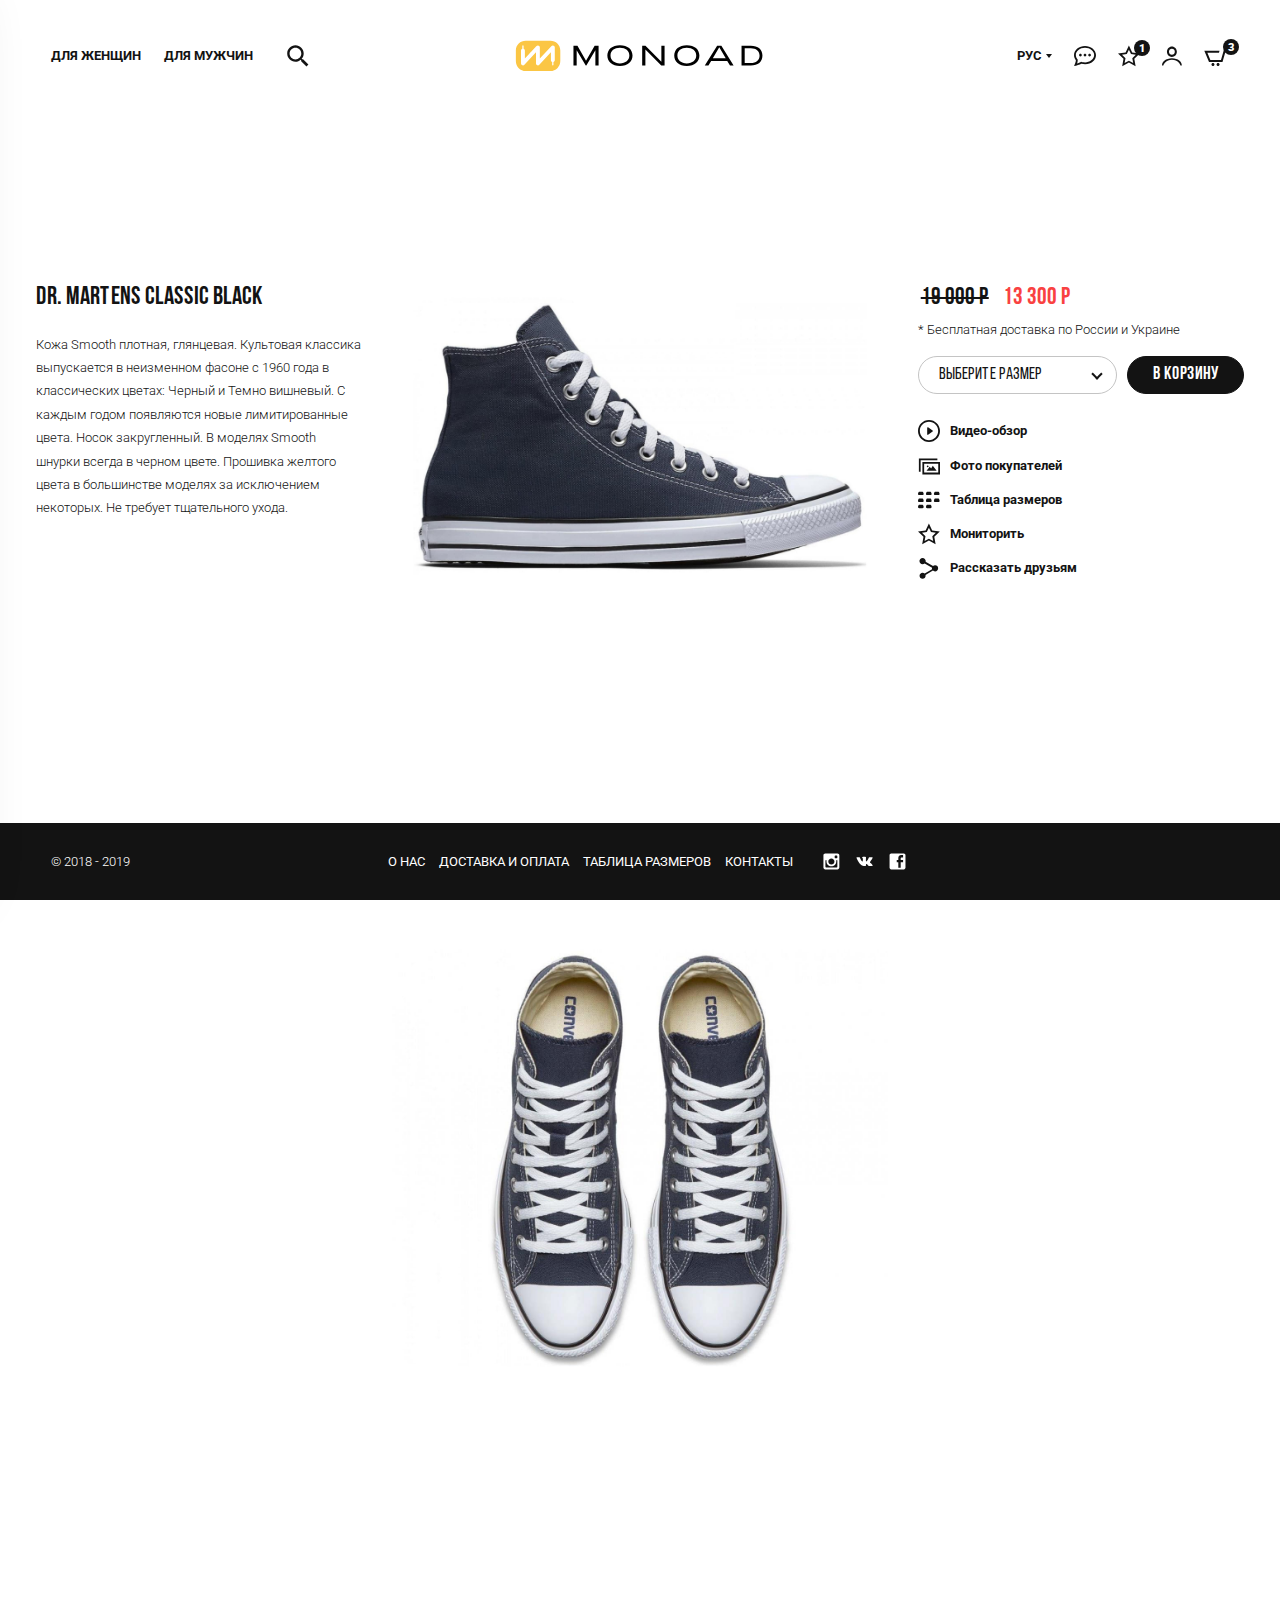
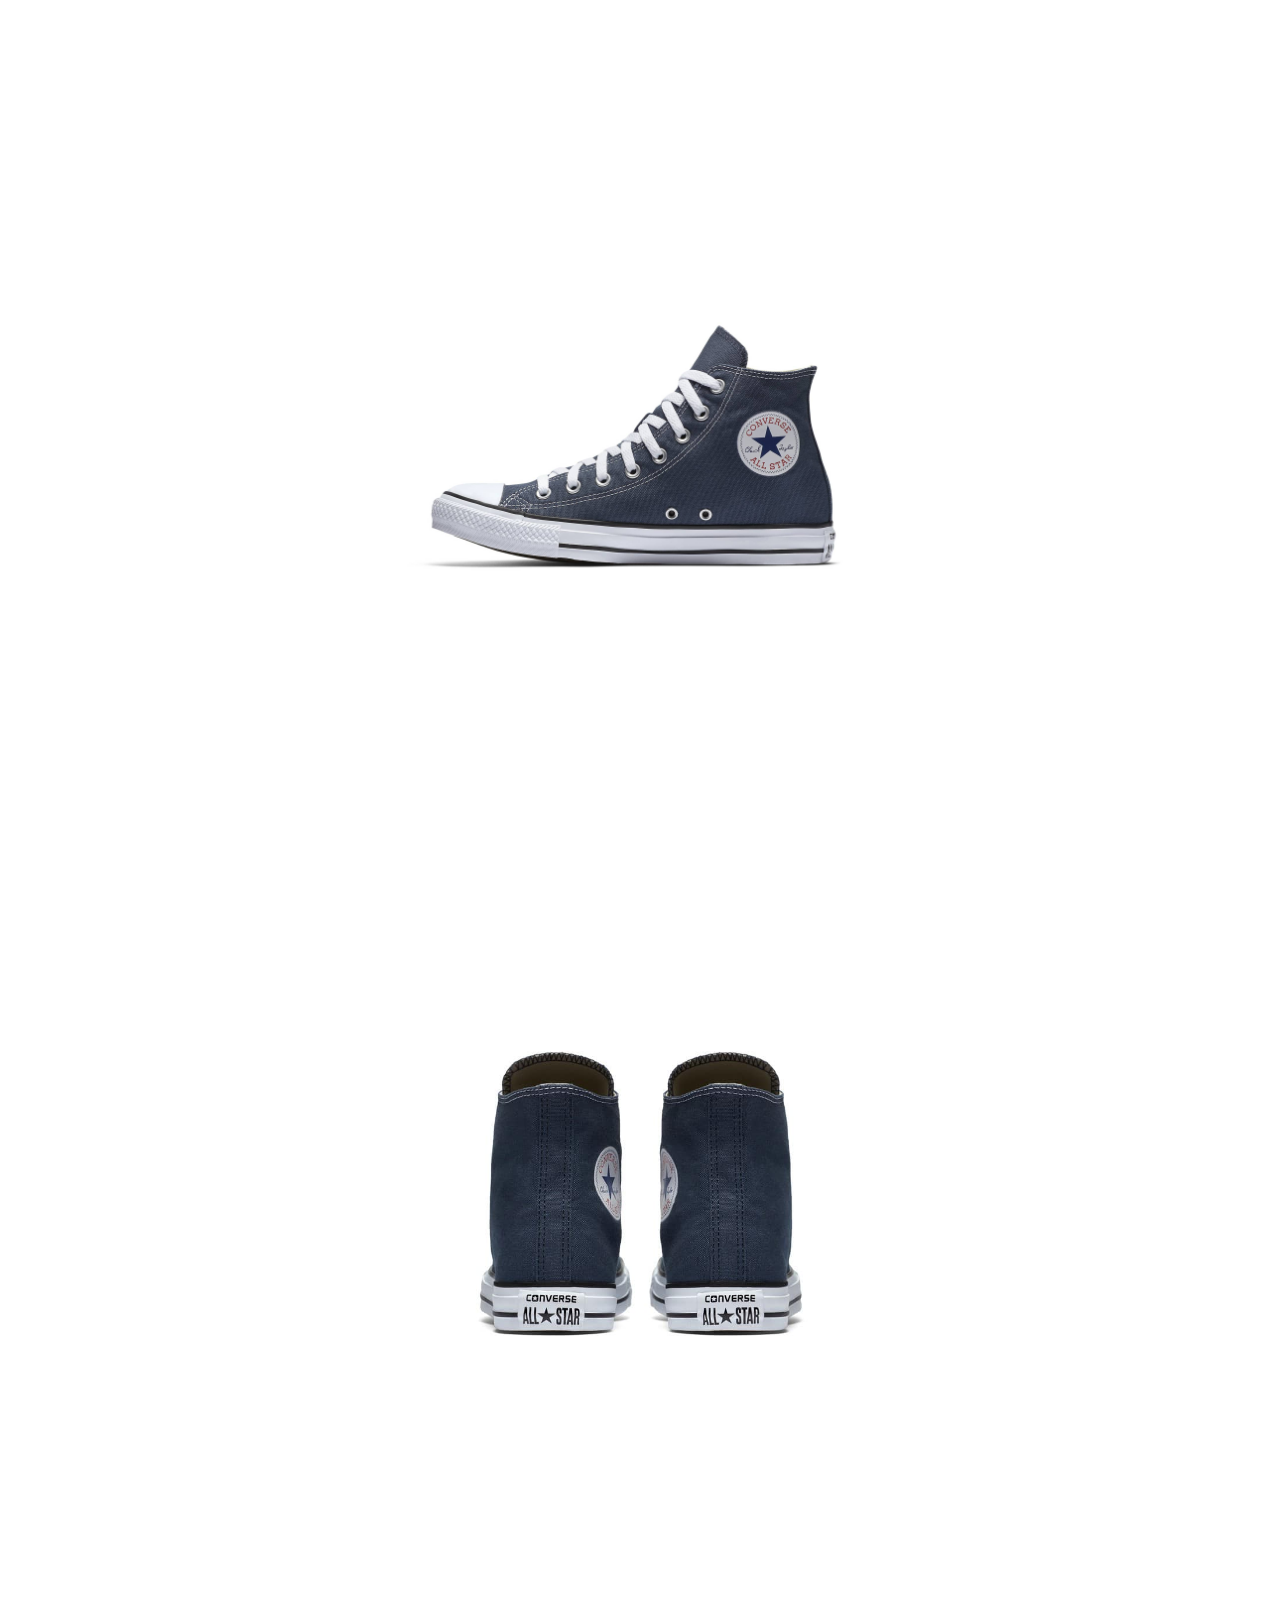
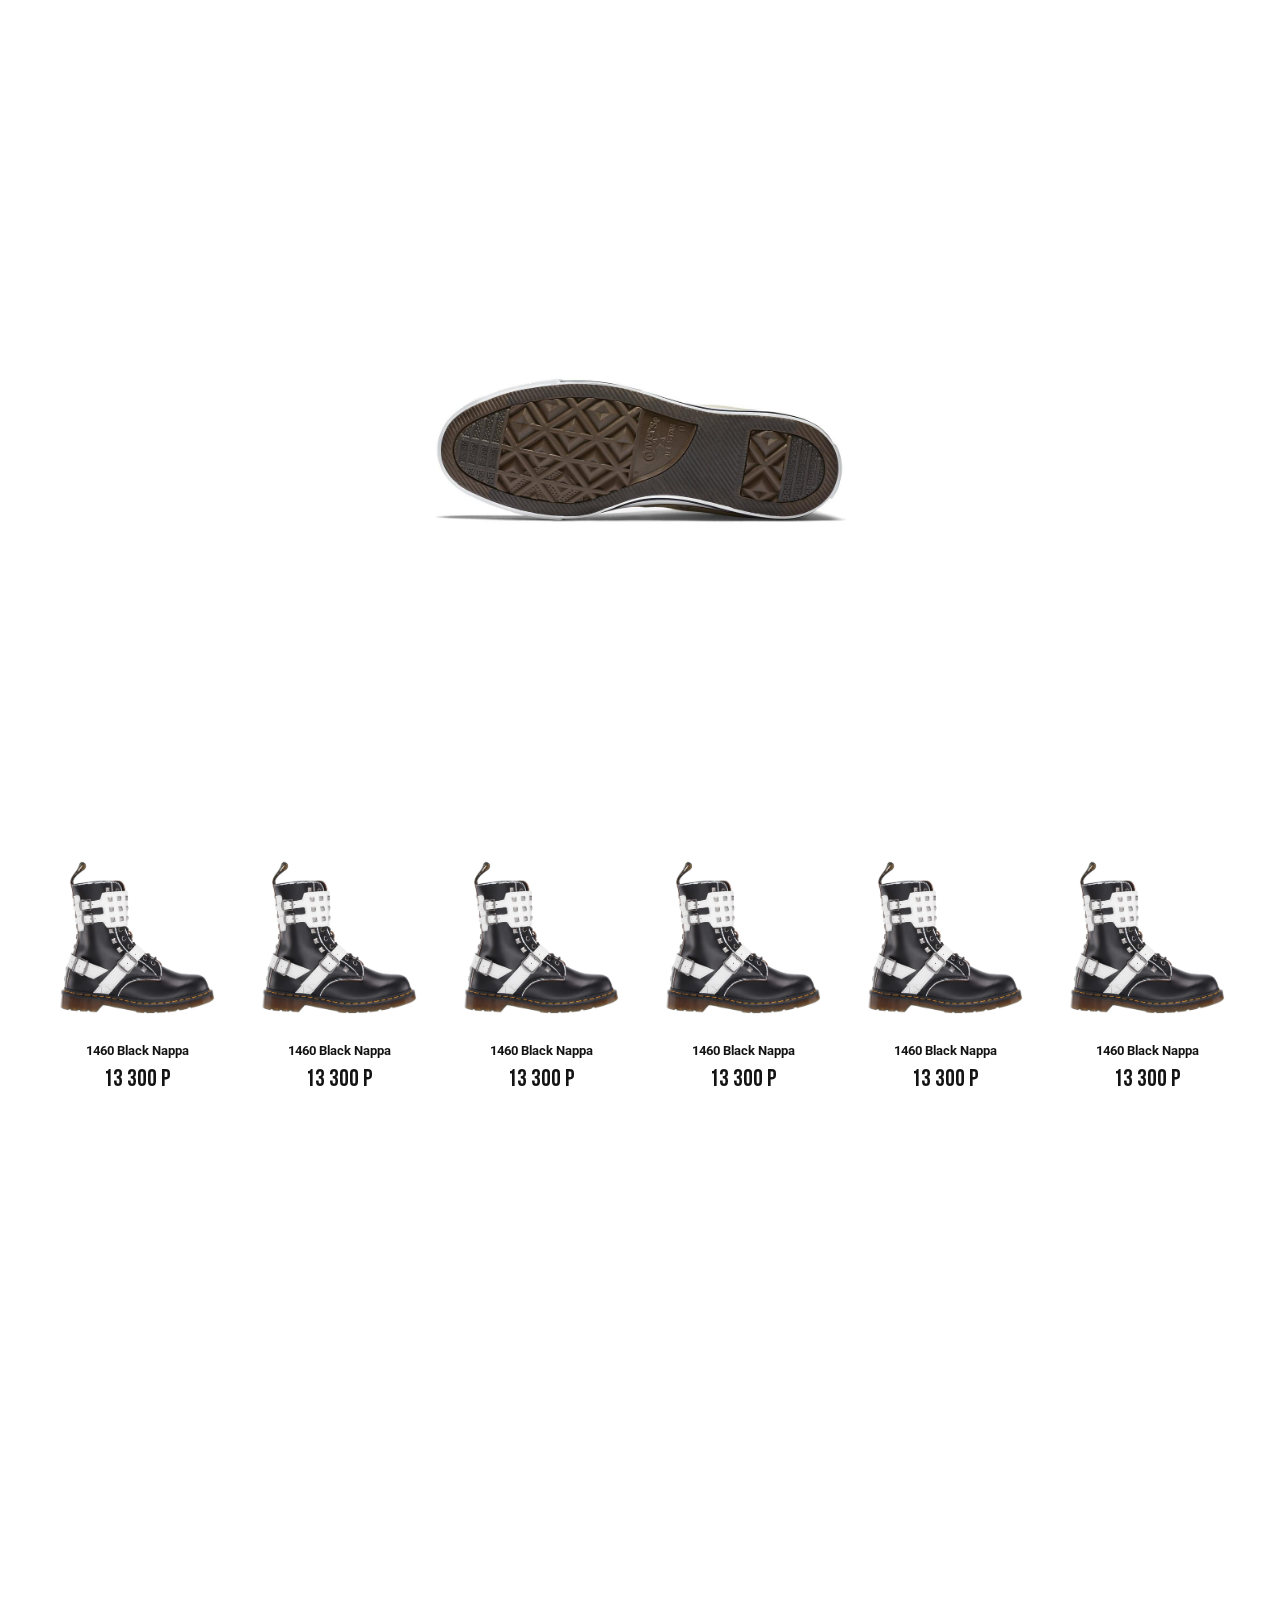
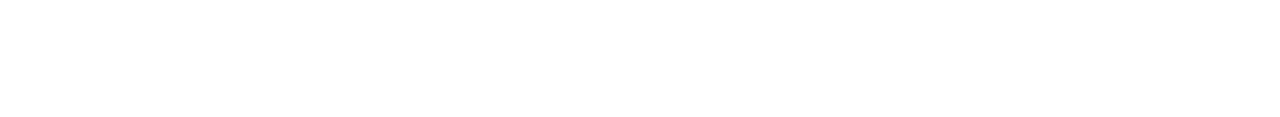
==== commit 4fc03a8e: "Add files via upload" ====
--- a/card.html
+++ b/card.html
@@ -137,6 +137,7 @@
 					</div>
 				</div>
 			</div>
+			<!-- BEGIN SORT -->
 			<div class="header-sort">
 				<div class="row align-items-center ">
 					<div class="col-sm-5 col-7">
@@ -153,39 +154,37 @@
 					</div>
 				</div>
 			</div>
+			<!-- SORT EOF -->
 		</div>
 	</header>
 	
+	<!-- BEGIN NAVBAR FOR MOBILE -->
 	<nav class="navbar">
 		<div class="navbar__overlay"></div>
 		
 		<div class="navbar__container">
 			<a href="#" class="navbar__close"><svg class="icon icon-burger"><use xlink:href="#icon-burger"></use></svg></a>
-			<ul class="navbar-menu">
-				<li class="navbar-menu__item">
-					<a href="#" class="navbar-menu__link">Для женщин</a>
-				</li>
-				<li class="navbar-menu__item">
-					<a href="#" class="navbar-menu__link">Для мужчин</a>
-				</li>
 	
-			</ul>
+			<div class="sidebar-item">
+				<div class="h3"><a href="#">Для женщин</a></div>
+				<div class="h3"><a href="#">Для мужчин</a></div>
+			</div>
 	
-			<ul class="navbar-menu">
-				<li class="navbar-menu__item">
-					<a href="#" class="navbar-menu__link">МОЙ ПРОФИЛЬ</a>
-				</li>
-			</ul>
+			<div class="sidebar-item">
+				<div class="h3"><a href="#">МОЙ ПРОФИЛЬ</a></div>
+			</div>
 		</div>
 	</nav>
+	<!-- NAVBAR FOR MOBILE EOF -->
 	<!-- HEADER EOF -->
 
-	<!-- BEGIN CONTENT -->
+	<!-- BEGIN MAIN -->
 	<main class="main" id="main">
 		<div class="container-fluid ">
 			<!-- BEGIN CARD  -->
 			<div class="card-wrapper ">
 				<div class="card-wrapper__middle">
+					<!-- BEGIN CARD SLIDER -->
 					<div class="card-slider">
 						<div class="card-slider__item" data-id="csimg1"><a href="#img1" id="csimg1" class="gallery"><img src="img/products/120697.jpg" alt=""></a></div>
 						<div class="card-slider__item" data-id="csimg2"><a href="#img2" id="csimg2" class="gallery"><img src="img/products/860879.jpg" alt=""></a></div>
@@ -193,10 +192,11 @@
 						<div class="card-slider__item" data-id="csimg4"><a href="#img4" id="csimg4" class="gallery"><img src="img/products/350608.jpg" alt=""></a></div>
 						<div class="card-slider__item" data-id="csimg5"><a href="#img5" id="csimg5" class="gallery"><img src="img/products/317713.jpg" alt=""></a></div>
 					</div>
-					
+					<!-- CARD SLIDER EOF -->
 				</div>
 				<div class="card-wrapper__left">
 					<div class="card-sticky sticky">
+						<!-- BEGIN CARD DESCRIPTION -->
 						<div class="card-description">
 
 							<h1 class="h3">Dr. Martens Classic Black</h1>
@@ -208,10 +208,12 @@
 							</div>
 							<a href="#" class="card-description__more">Подробнее о товаре</a>
 						</div>
+						<!-- CARD DESCRIPTION EOF -->
 					</div>
 				</div>
 				<div class="card-wrapper__right">
 					<div class="card-sticky sticky">
+						<!-- BEGIN CARD DETAILS -->
 						<div class="card-info">
 							<div class="product-tags mb5">
 								<div class="product-tags__price-old">19 000 Р</div>
@@ -237,12 +239,13 @@
 								<li><a href="#"><svg class="icon icon-share"><use xlink:href="#icon-share"></use></svg>Рассказать друзьям</a></li>
 							</ul>
 						</div>
+						<!-- CARD DETAILS EOF -->
 					</div>
 				</div>
 			</div>
 			<!-- CARD EOF -->
 
-			<!-- BEGIN recommendations -->
+			<!-- BEGIN RECOMMENDATIONS -->
 			<div class="recommendations-container">
 				<div class="recommendations-slider">
 					<div>
@@ -331,11 +334,12 @@
 					</div>
 				</div>
 			</div>
-			<!-- recommendations EOF -->
+			<!-- RECOMMENDATIONS EOF -->
 		</div>
 	</main>
-	<!-- CONTENT EOF   -->
-
+	<!-- MAIN EOF   -->
+
+	<!-- BEGIN CARD GALLERY POPUP -->
 	<div class="card-gallery ">
 		<div class="card-gallery__item" id="img1" data-id="csimg1">
 			<img src="img/products/120697.jpg" alt=""></a>
@@ -353,8 +357,10 @@
 			<img src="img/products/317713.jpg" alt=""></a>
 		</div>
 	</div>
+	<!-- CARD GALLERY POPUP EOF -->
 	
 	<!-- BEGIN FOOTER -->
+	<!-- BEGIN FOOTER STICKY -->
 	<footer class="footer footer--sticky" id="main-footer">
 		<div class="container-fluid">
 			<div class="row align-items-center">
@@ -379,7 +385,9 @@
 			</div>
 		</div>
 	</footer>
+	<!-- FOOTER STICKY EOF -->
 	
+	<!-- BEGIN FOOTER STATIC -->
 	<footer class="footer" id="site-footer">
 		<div class="container-fluid">
 			<div class="footer-top hidden-md">
@@ -465,11 +473,11 @@
 			</div>
 		</div>
 	</footer>
+	<!-- FOOTER STATIC EOF -->
 	<!-- FOOTER EOF   -->
 
 </div>
 <!-- BODY EOF   -->
-
 
 <div class="icon-load">
 	<div class="ball a"></div>
--- a/css/style.css
+++ b/css/style.css
@@ -154,13 +154,13 @@
   font-weight: bold; }
 
 .size-xs {
-  font-size: 1rem !important; }
+  font-size: 1.1rem !important; }
 
 .size-sm {
   font-size: 1.2rem !important; }
 
 .size-md {
-  font-size: 1.4rem !important; }
+  font-size: 1.3rem !important; }
 
 .size-lg {
   font-size: 1.5rem !important; }
@@ -248,7 +248,8 @@
 
 h2, .h2 {
   font-size: 3.5rem;
-  line-height: 1.2; }
+  line-height: 1.2;
+  margin-bottom: 2rem; }
 
 h3, .h3 {
   font-size: 2.5rem;
@@ -262,11 +263,13 @@
 
 h5, .h5 {
   font-size: 2rem;
-  line-height: 1.3; }
+  line-height: 1.3;
+  margin-bottom: 1rem; }
 
 h6, .h6 {
   font-size: 1.4rem;
-  line-height: 1.3; }
+  line-height: 1.3;
+  margin-bottom: 1rem; }
 
 p {
   margin-bottom: 1rem; }
@@ -412,23 +415,12 @@
      @mixin ===================== */
 .btn, a.btn {
   position: relative;
-  display: -webkit-inline-box;
-  display: -webkit-inline-flex;
-  display: -ms-inline-flexbox;
-  display: inline-flex;
-  -webkit-box-align: center;
-  -webkit-align-items: center;
-  -ms-flex-align: center;
-  align-items: center;
-  -webkit-box-pack: center;
-  -webkit-justify-content: center;
-  -ms-flex-pack: center;
-  justify-content: center;
+  display: inline-block;
   vertical-align: middle;
   height: 3.8rem;
-  padding: .1rem 2.5rem 0;
+  padding: 0 2.5rem;
   color: #131313;
-  font: 700 1.8rem 'Bebas Neue', Arial, sans-serif;
+  font: 700 1.8rem/3.7rem 'Bebas Neue', Arial, sans-serif;
   text-align: center;
   text-decoration: none;
   border: .1rem solid;
@@ -444,10 +436,7 @@
     color: #333;
     text-decoration: none; }
   .btn--block, a.btn--block {
-    display: -webkit-box;
-    display: -webkit-flex;
-    display: -ms-flexbox;
-    display: flex;
+    display: block;
     width: 100%; }
   .btn--dark, a.btn--dark {
     background: #131313;
@@ -458,7 +447,9 @@
       color: #fff; }
   .btn-icon-left, a.btn-icon-left {
     margin-right: 1rem;
-    font-size: 2rem; }
+    font-size: 2rem;
+    top: .1rem;
+    vertical-align: middle; }
     .btn-icon-left.icon-vk, a.btn-icon-left.icon-vk {
       font-size: 2.4rem; }
 
@@ -554,7 +545,7 @@
   font-size: 1.4rem;
   font-weight: 400;
   line-height: 1.4;
-  margin: .5rem .5rem .5rem 0;
+  margin: .6rem 2rem .6rem 0;
   font-weight: 400;
   position: relative;
   padding-left: 2.6rem; }
@@ -565,13 +556,13 @@
     width: 1.8rem;
     height: 1.8rem;
     display: block;
-    top: .1rem;
+    top: 0rem;
     left: 0;
-    background: #eee;
+    background: #dae0e5;
     -webkit-transition: all 0.2s linear;
     transition: all 0.2s linear; }
   .checkbox__text, .radio__text {
-    padding-left: .8rem;
+    padding-left: .5rem;
     min-height: 1.8rem;
     -webkit-box-flex: 1;
     -webkit-flex: 1;
@@ -591,8 +582,8 @@
   top: .4rem;
   height: .7rem;
   width: .9rem;
-  border-left: .2rem solid #ce95d6;
-  border-bottom: .2rem solid #ce95d6;
+  border-left: 0.2rem solid #131313;
+  border-bottom: 0.2rem solid #131313;
   -webkit-transform: rotate(-45deg);
   -ms-transform: rotate(-45deg);
   transform: rotate(-45deg); }
@@ -610,7 +601,7 @@
   height: .8rem;
   width: .8rem;
   border-radius: 50%;
-  background: #ce95d6; }
+  background: #131313; }
 
 .radio__figure {
   border-radius: 50%; }
@@ -618,6 +609,9 @@
 .check-button {
   font-weight: 300;
   margin: 0;
+  display: inline-block;
+  vertical-align: middle;
+  margin-right: 2rem;
   cursor: pointer; }
   .check-button input {
     display: none; }
@@ -633,6 +627,7 @@
     cursor: pointer;
     width: 2.7rem;
     height: 1.5rem;
+    margin-right: .5rem;
     border-radius: 0.8rem;
     background-color: #888;
     -webkit-transition: all 0.2s linear;
@@ -1052,6 +1047,8 @@
     .social__link .icon {
       font-size: 1.7rem;
       color: #131313; }
+  .social--light .social__title {
+    color: #fff; }
   .social--light .social__link:hover .icon {
     color: #aaa; }
   .social--light .social__link .icon {
@@ -1105,19 +1102,6 @@
     max-width: 26rem;
     padding: 9rem 3rem 3rem;
     box-shadow: 0 0 5rem rgba(0, 0, 0, 0.12); }
-  .navbar-menu {
-    list-style: none; }
-    .navbar-menu__item {
-      margin-bottom: .5rem; }
-    .navbar-menu__link {
-      display: block;
-      text-transform: uppercase;
-      font-family: 'Bebas Neue', sans-serif;
-      font-size: 2.5rem;
-      line-height: 1.2;
-      font-weight: 700; }
-    .navbar-menu + .navbar-menu {
-      margin-top: 6rem; }
 
 /* 5. main */
 /* ================================================ */
@@ -1182,6 +1166,8 @@
   .section-header {
     text-align: center;
     margin-bottom: 3rem; }
+    .section-header h2, .section-header .h2 {
+      margin-bottom: .5rem; }
 
 /* SIDEBAR ============== */
 .back-page {
@@ -1202,17 +1188,16 @@
 .sidebar > *:first-child {
   margin-top: 0; }
 
-.sidebar .h4, .sidebar h4 {
-  margin-bottom: .7rem; }
-  .sidebar .h4 a, .sidebar h4 a {
-    display: inline-block;
-    line-height: 1.1;
-    border-bottom: .1rem solid transparent; }
-    .sidebar .h4 a:hover, .sidebar h4 a:hover {
-      border-color: inherit; }
-
-.sidebar__item {
+.sidebar-item {
   margin-bottom: 4.9rem; }
+  .sidebar-item .h4, .sidebar-item h4, .sidebar-item .h3, .sidebar-item h3 {
+    margin-bottom: .7rem; }
+    .sidebar-item .h4 a, .sidebar-item h4 a, .sidebar-item .h3 a, .sidebar-item h3 a {
+      display: inline-block;
+      line-height: 1.1;
+      border-bottom: .1rem solid transparent; }
+      .sidebar-item .h4 a:hover, .sidebar-item h4 a:hover, .sidebar-item .h3 a:hover, .sidebar-item h3 a:hover {
+        border-color: inherit; }
 
 .sidebar-menu {
   list-style: none; }
@@ -1352,7 +1337,7 @@
     position: relative; }
     .step-list__item:before {
       position: absolute;
-      left: -5.6rem;
+      left: -4.7rem;
       width: 2.6rem;
       height: 2.6rem;
       background-color: #131313;
@@ -1828,9 +1813,6 @@
     text-shadow: .1rem 0 0 #131313; }
 
 /* PRODUCT CARD list ========= */
-.products {
-  margin-top: 4.6rem; }
-
 .products-slider {
   margin-left: -1rem;
   margin-right: -1rem; }
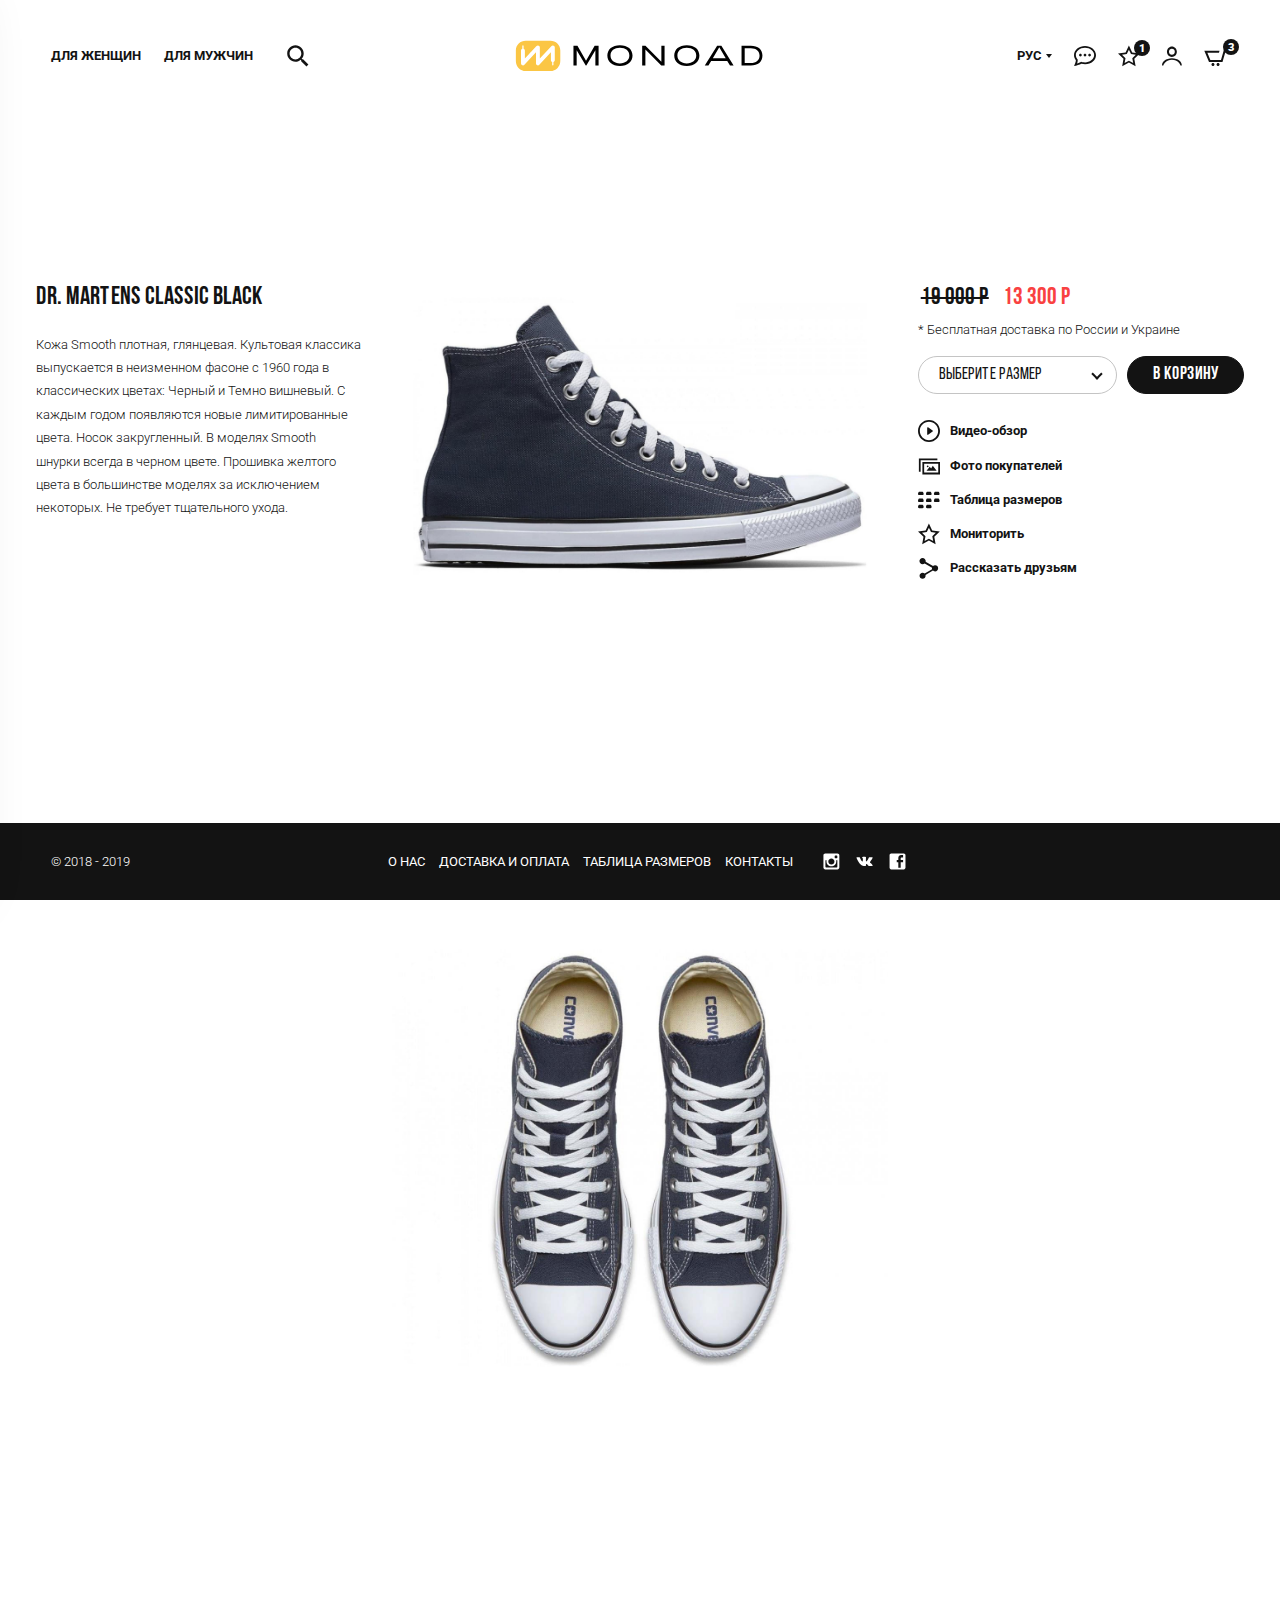
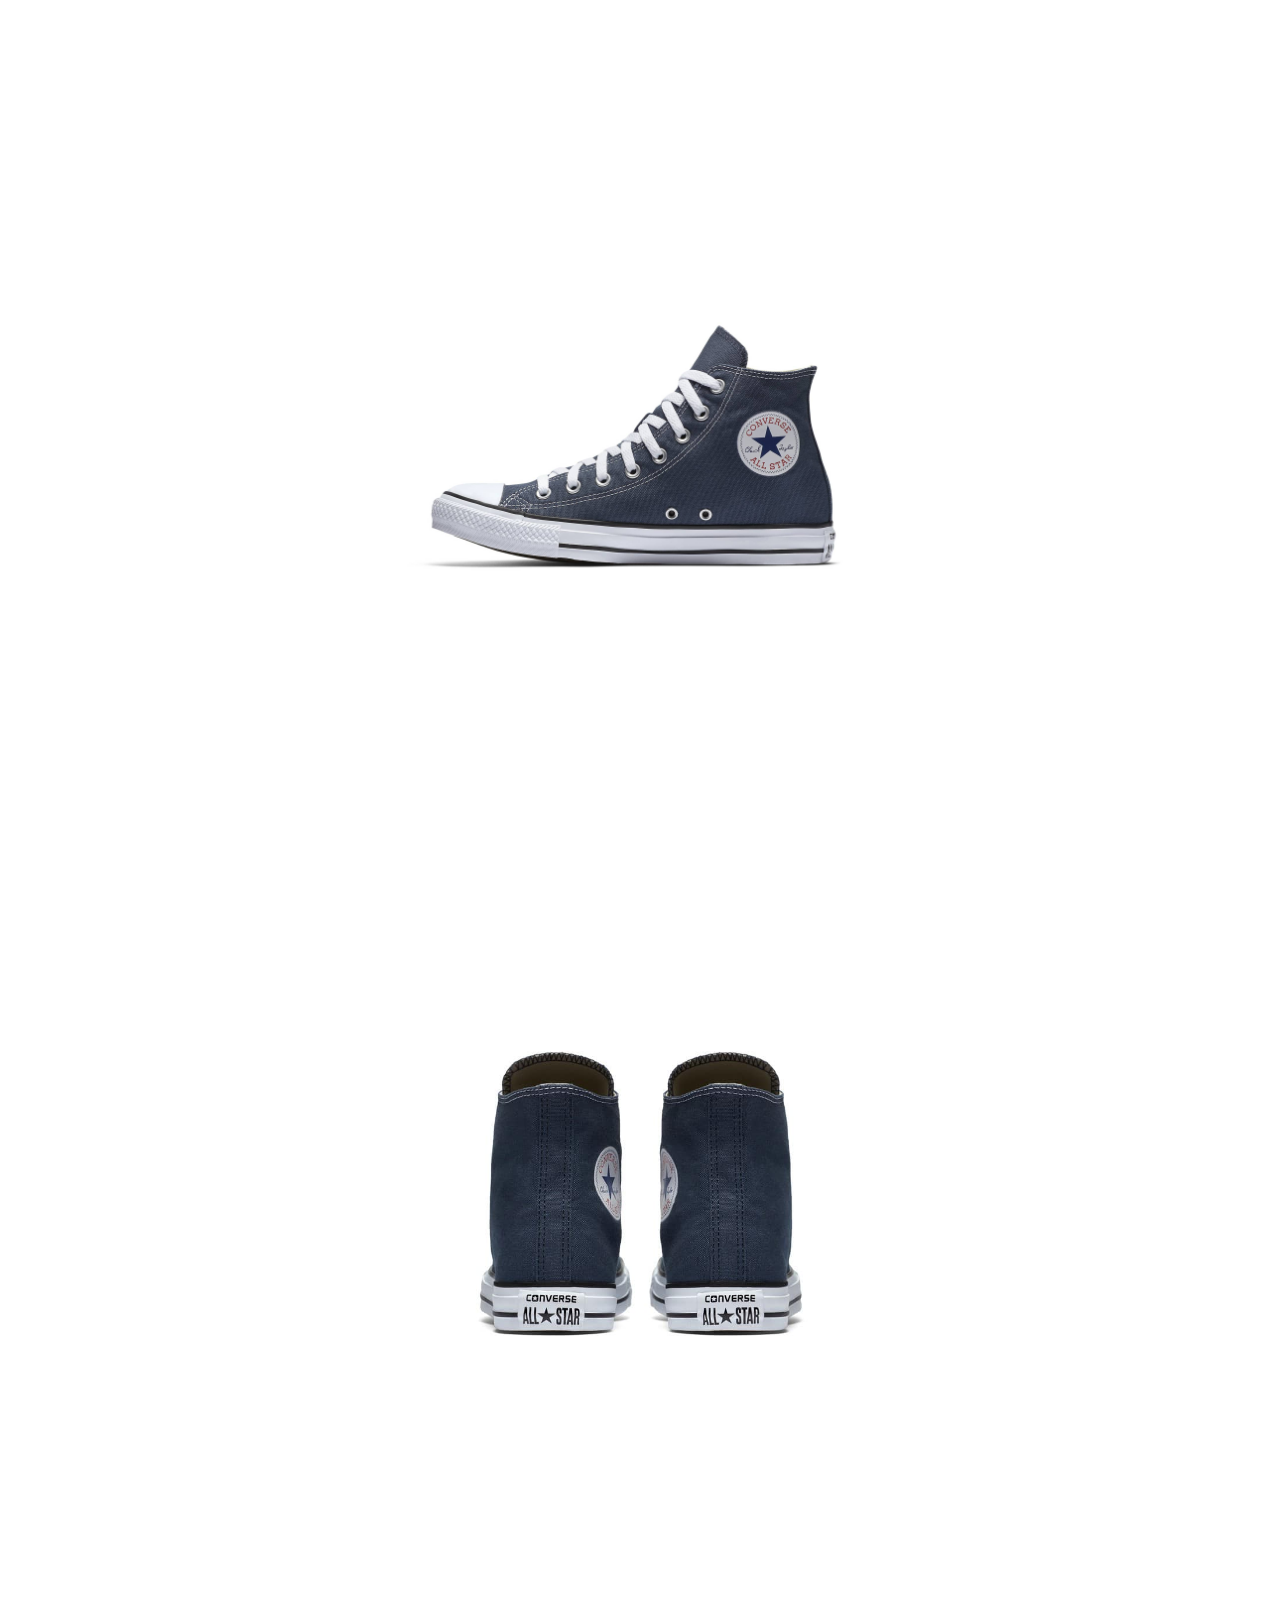
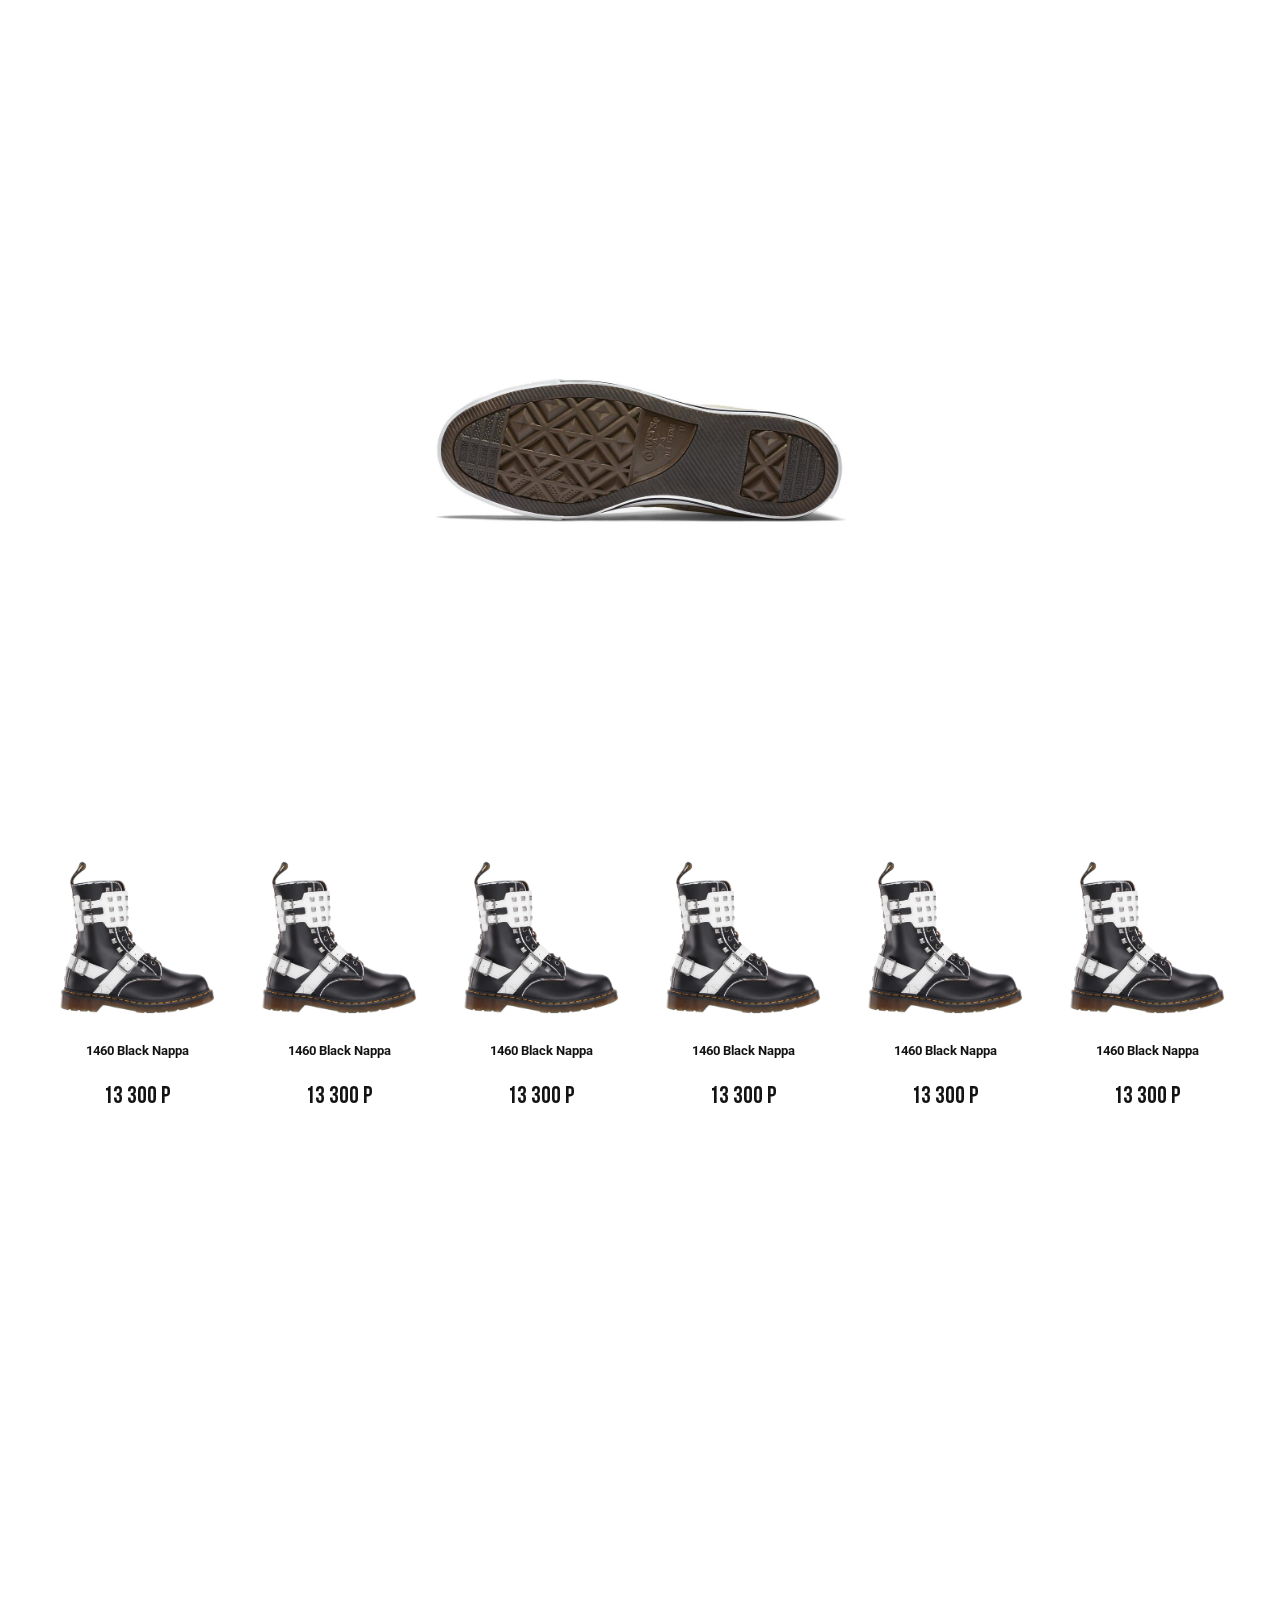
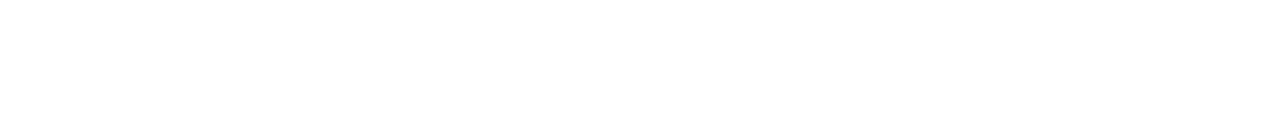
==== commit ca354c1a: "Add files via upload" ====
--- a/card.html
+++ b/card.html
@@ -23,8 +23,8 @@
 	<header class="header">
 		<div class="container-fluid">
 			<div class="header-top">
-				<div class="row align-items-center ">
-					<div class="col-md-4 col-4 order-md-0 order-1">
+				<div class="row align-items-center justify-content-center">
+					<div class="col-md-4 col-4 order-md-0 order-1 header-top__controls">
 						<div class="header-wrap">
 							<ul class="header-nav hidden-md">
 								<li class="header-nav__item">
@@ -60,7 +60,7 @@
 							<a href="#"><img src="img/logo.svg?ver1.0" alt=""></a>
 						</div>
 					</div>
-					<div class="col-md-4 col-8 order-md-0 order-1">
+					<div class="col-md-4 col-8 order-md-0 order-1 header-top__controls">
 						<ul class="header-controls">
 							<li class="header-controls__item">
 								<a data-fancybox data-src="#popup-location" href="javascript:;" class="header-controls__link btn-location">рус</a>
--- a/css/style.css
+++ b/css/style.css
@@ -282,10 +282,6 @@
 img {
   display: block;
   max-width: 100%; }
-
-.show-more {
-  font-weight: 400;
-  border-bottom: .1rem solid; }
 
 /* loader */
 .loaded .main-wrapper {
@@ -698,7 +694,8 @@
   border-radius: 1.9rem;
   overflow: hidden;
   margin-top: .2rem;
-  background: #fff; }
+  background: #fff;
+  text-align: left; }
   .jq-selectbox__dropdown li {
     padding: .5rem 2rem;
     color: #131313;
@@ -813,7 +810,7 @@
     text-align: center;
     color: #fff;
     font-size: 1.4rem;
-    line-height: 2.5rem;
+    line-height: 2.6rem;
     background: #131313;
     font-weight: 700;
     padding: 0 .3rem; }
@@ -1855,22 +1852,31 @@
     line-height: 1.4;
     margin-left: 1.5rem;
     margin-right: 1.5rem;
-    margin-bottom: .5rem; }
+    margin-bottom: .5rem;
+    height: 3.5rem;
+    overflow: hidden;
+    text-overflow: ellipsis;
+    display: -webkit-box;
+    -webkit-line-clamp: 2;
+    -webkit-box-orient: vertical; }
   .product-card__buttons {
     margin-top: .7rem; }
     .product-card__buttons .btn {
-      margin: .5rem;
+      margin: .5rem .3rem;
       min-width: 10.1rem;
       padding-left: 1.8rem;
       padding-right: 1.8rem; }
+    .product-card__buttons.w-same .btn {
+      width: 10.1rem;
+      padding-left: 1rem;
+      padding-right: 1rem; }
   .product-card p {
     line-height: 1.4;
-    margin: .4rem 0; }
-  .product-card .product-tags {
-    -webkit-box-pack: center;
-    -webkit-justify-content: center;
-    -ms-flex-pack: center;
-    justify-content: center; }
+    margin: .4rem 0;
+    overflow: hidden;
+    -ms-text-overflow: ellipsis;
+    text-overflow: ellipsis;
+    white-space: nowrap; }
   .product-card .btn-favorites {
     font-size: 0; }
     .product-card .btn-favorites .icon {
@@ -1889,7 +1895,7 @@
   margin-right: -.4rem; }
   .product-tags .badge-new {
     position: relative;
-    top: -.1rem;
+    top: -.2rem;
     margin: 0 .2rem;
     display: inline-block;
     vertical-align: middle; }
@@ -2339,6 +2345,13 @@
       position: relative; }
       .header-controls__item {
         position: static; }
+    .header-top__controls {
+      -webkit-box-flex: 0 !important;
+      -webkit-flex: none !important;
+      -ms-flex: none !important;
+      flex: none !important;
+      max-width: none !important;
+      width: auto !important; }
   .dropdown-block--md-left {
     left: 0;
     border-radius: 1.5rem; }
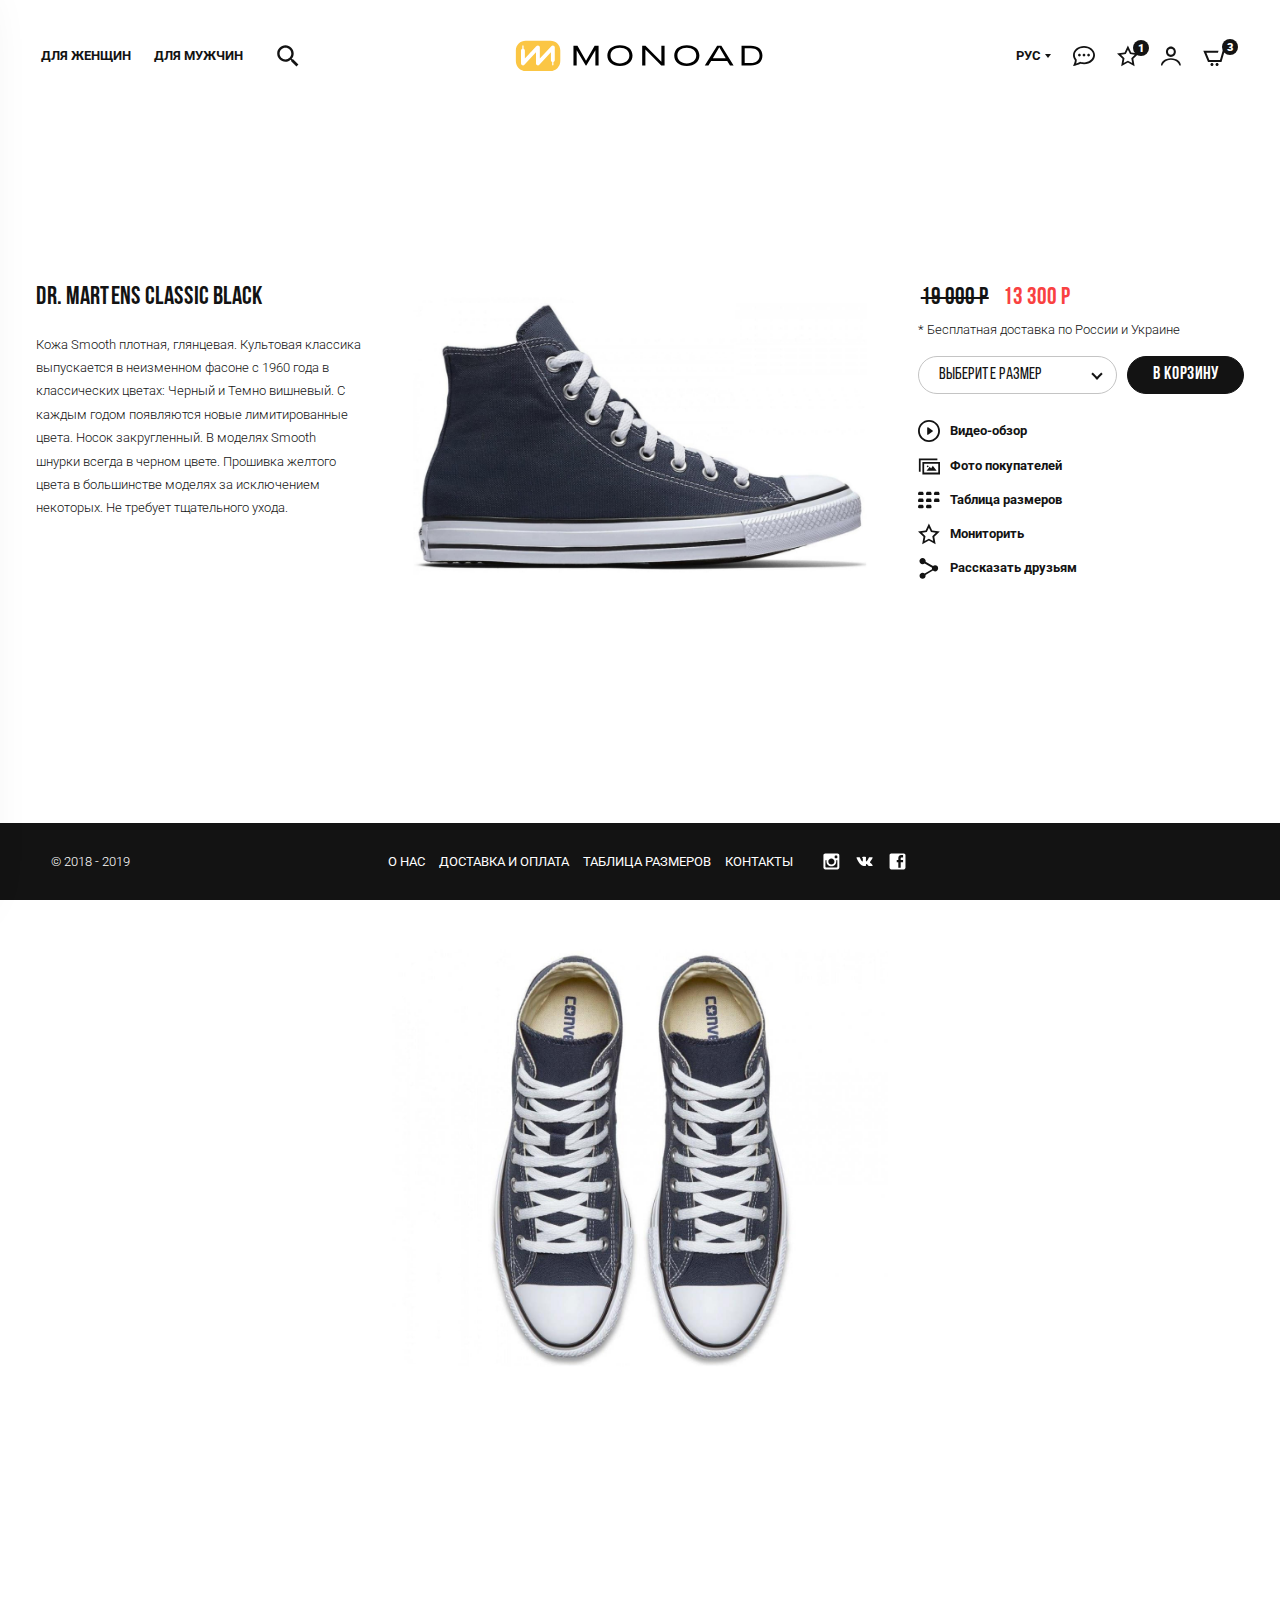
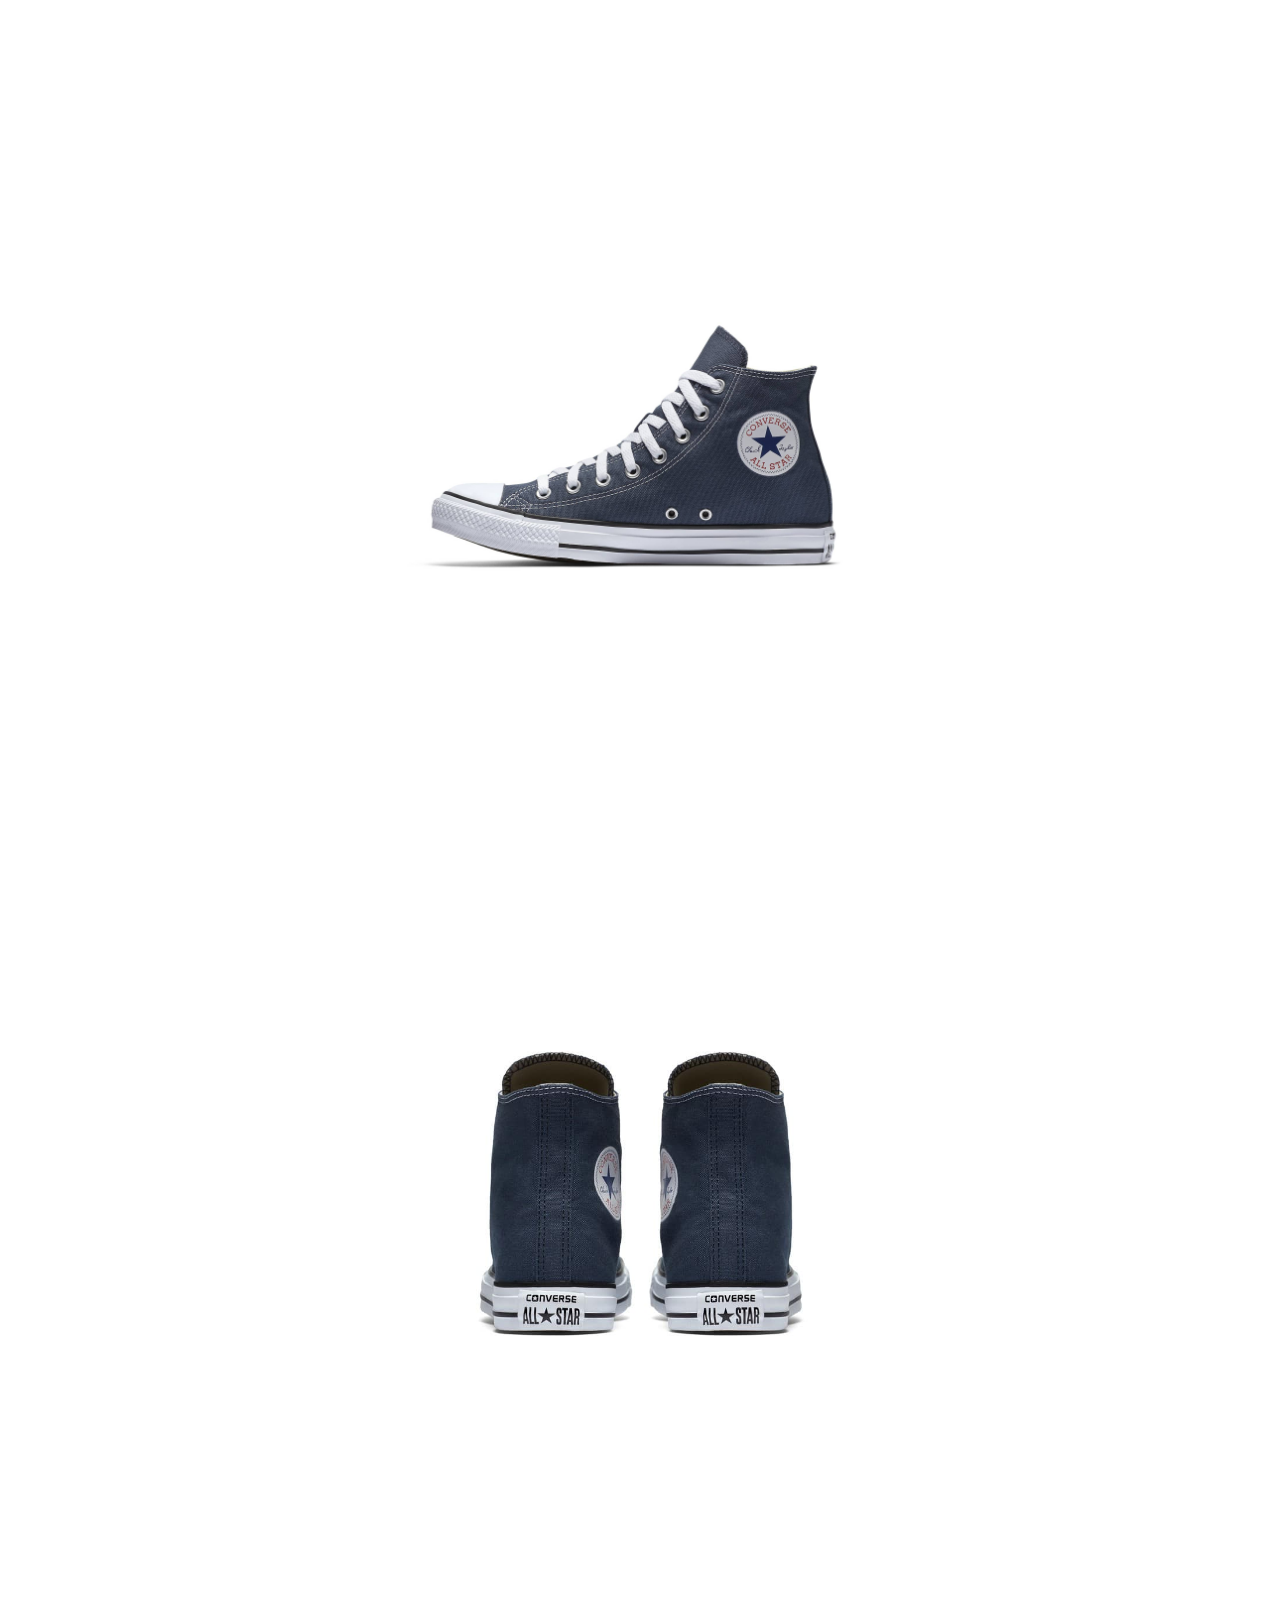
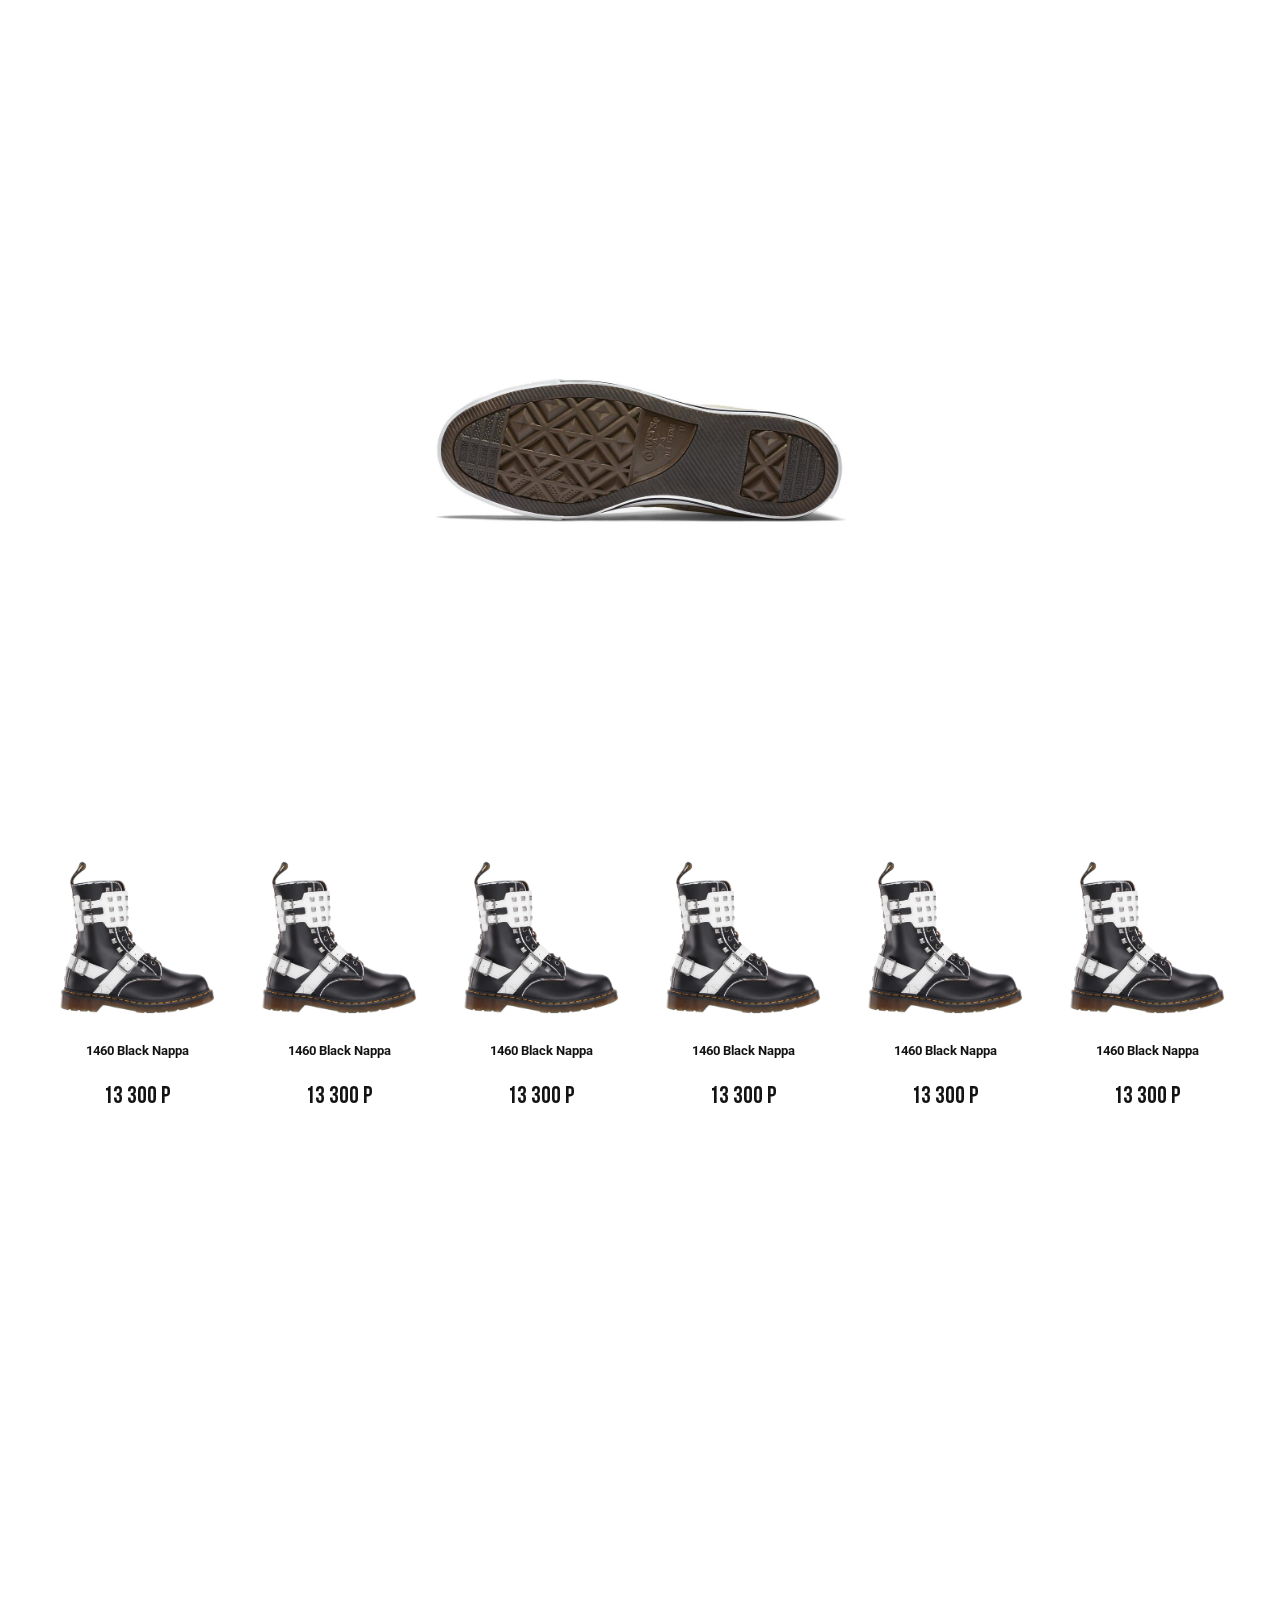
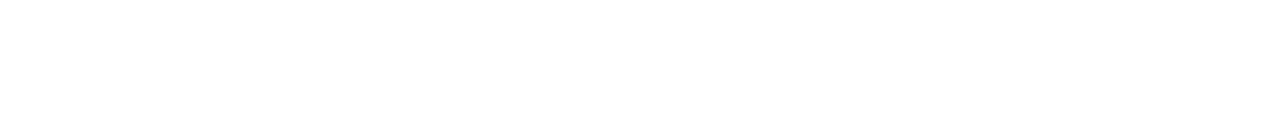
==== commit b5e7ac38: "Add files via upload" ====
--- a/card.html
+++ b/card.html
@@ -139,8 +139,8 @@
 			</div>
 			<!-- BEGIN SORT -->
 			<div class="header-sort">
-				<div class="row align-items-center ">
-					<div class="col-sm-5 col-7">
+				<div class="row align-items-center justify-content-between">
+					<div class="col-sm-4 col-6">
 						<select class="styler styler--default">
 							<option value="">Сортировка...</option>
 							<option value="" selected>Популярные</option>
@@ -149,8 +149,8 @@
 							<option value="">Акционные</option>
 						</select>
 					</div>
-					<div class="col-sm-7 col-5 text-right">
-						<a href="#" class="btn btn--dark btn-toggle-category" >Категории</a>
+					<div class="col-sm-4 col-6 text-right">
+						<a href="#" class="btn btn--dark btn--block btn-toggle-category" >Категории</a>
 					</div>
 				</div>
 			</div>
--- a/css/style.css
+++ b/css/style.css
@@ -803,14 +803,25 @@
     vertical-align: middle;
     margin: .5rem; }
   .paging-list__link {
-    display: block;
-    min-width: 2.6rem;
-    height: 2.6rem;
+    display: -webkit-box;
+    display: -webkit-flex;
+    display: -ms-flexbox;
+    display: flex;
+    -webkit-box-align: center;
+    -webkit-align-items: center;
+    -ms-flex-align: center;
+    align-items: center;
+    -webkit-box-pack: center;
+    -webkit-justify-content: center;
+    -ms-flex-pack: center;
+    justify-content: center;
+    min-width: 2.7rem;
+    height: 2.7rem;
     border-radius: 2.6rem;
     text-align: center;
     color: #fff;
     font-size: 1.4rem;
-    line-height: 2.6rem;
+    line-height: 1.4;
     background: #131313;
     font-weight: 700;
     padding: 0 .3rem; }
@@ -885,6 +896,8 @@
       background: #131313;
       -webkit-transition: inherit;
       transition: inherit; }
+  .header-top__controls {
+    padding: 0 !important; }
   .header-controls {
     -webkit-box-pack: end;
     -webkit-justify-content: flex-end;
@@ -893,10 +906,6 @@
     .header-controls__item {
       padding: 0 1.1rem;
       position: relative; }
-      .header-controls__item:last-child {
-        padding-right: 0; }
-      .header-controls__item:first-child {
-        padding-left: 0; }
     .header-controls__link {
       font-size: 1.3rem;
       text-transform: uppercase;
@@ -965,7 +974,7 @@
   z-index: -1;
   top: 100%;
   margin-top: 1.5rem;
-  right: .5rem;
+  right: 50%;
   background: #fff;
   border-radius: 1.5rem 0 1.5rem 1.5rem;
   box-shadow: 0 0 5rem 0 rgba(0, 0, 0, 0.08);
@@ -2135,7 +2144,7 @@
   .dropdown-block--lg-left {
     border-radius: 0 1.5rem 1.5rem 1.5rem;
     right: auto;
-    left: .5rem; }
+    left: 50%; }
     .dropdown-block--lg-left:after {
       left: 0;
       right: auto;
@@ -2172,7 +2181,7 @@
   .dropdown-block--md-left {
     border-radius: 0 1.5rem 1.5rem 1.5rem;
     right: auto;
-    left: .5rem; }
+    left: 50%; }
     .dropdown-block--md-left:after {
       left: 0;
       right: auto;
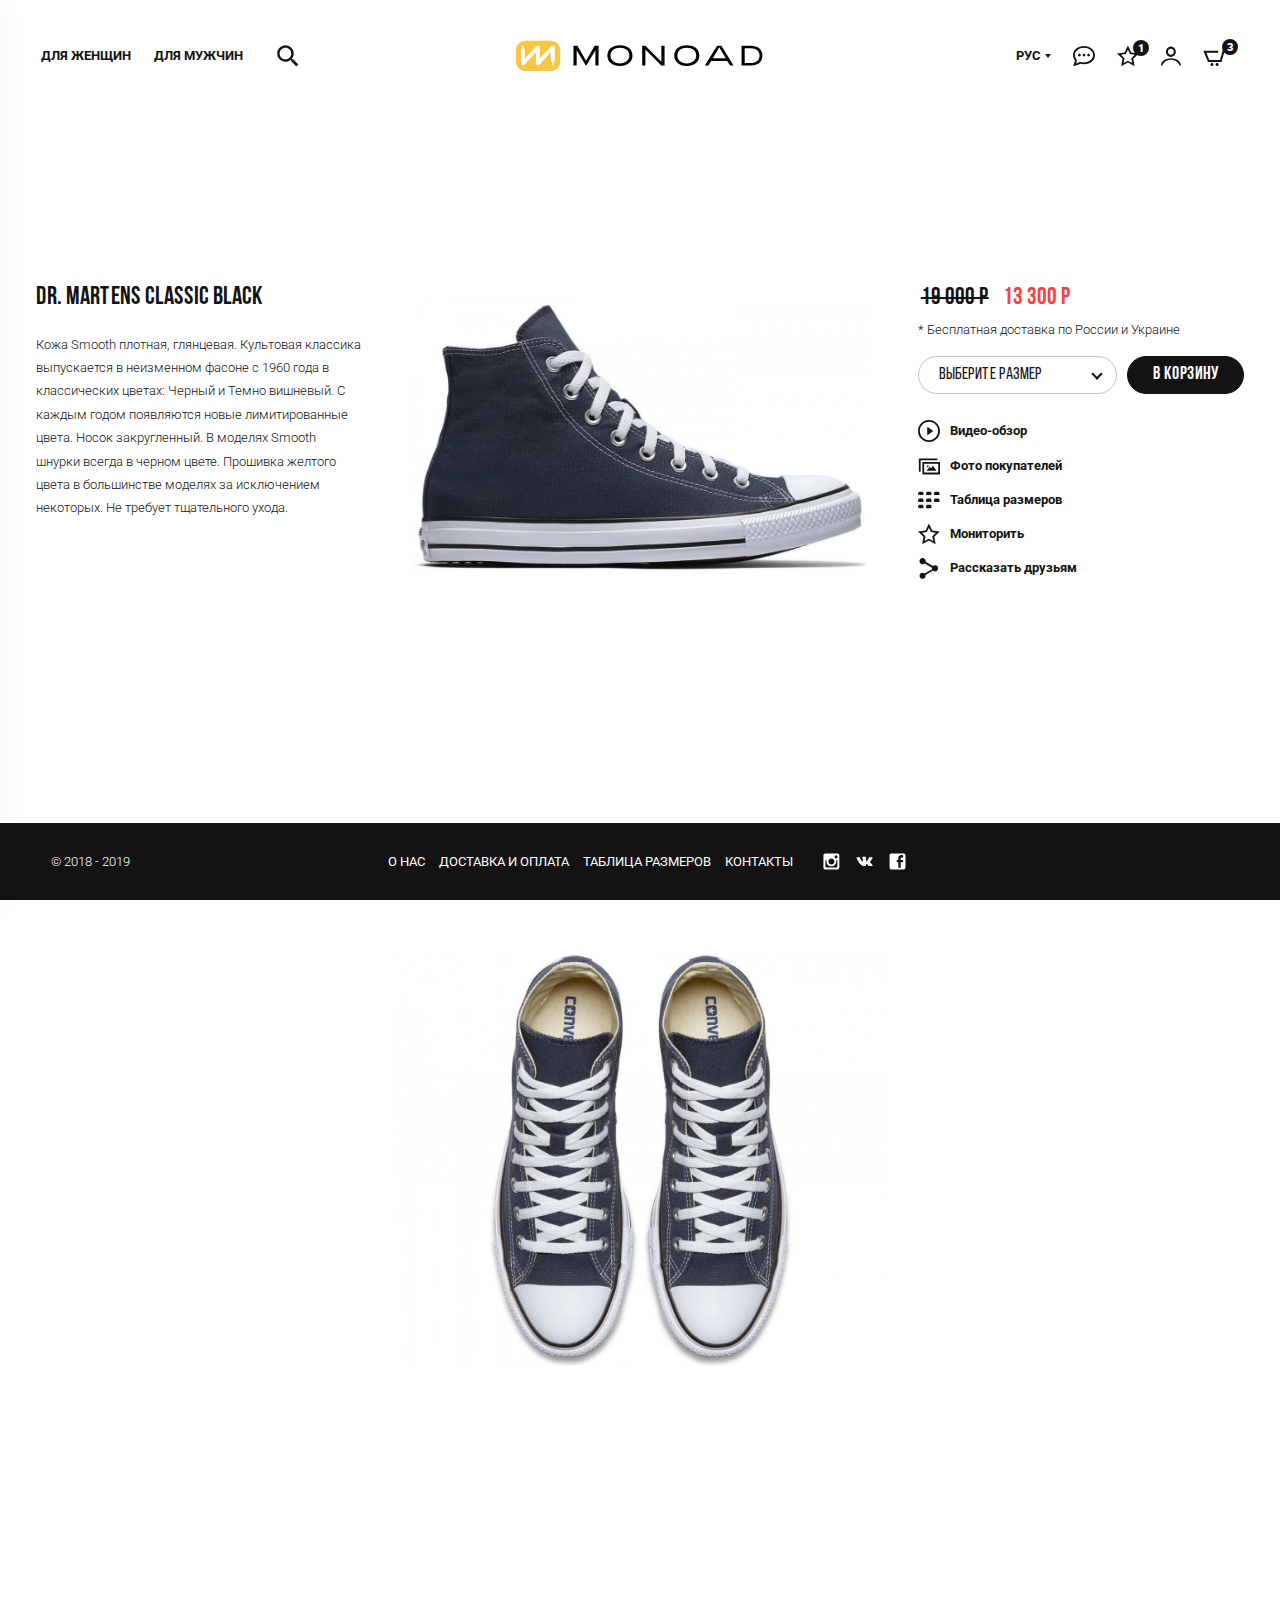
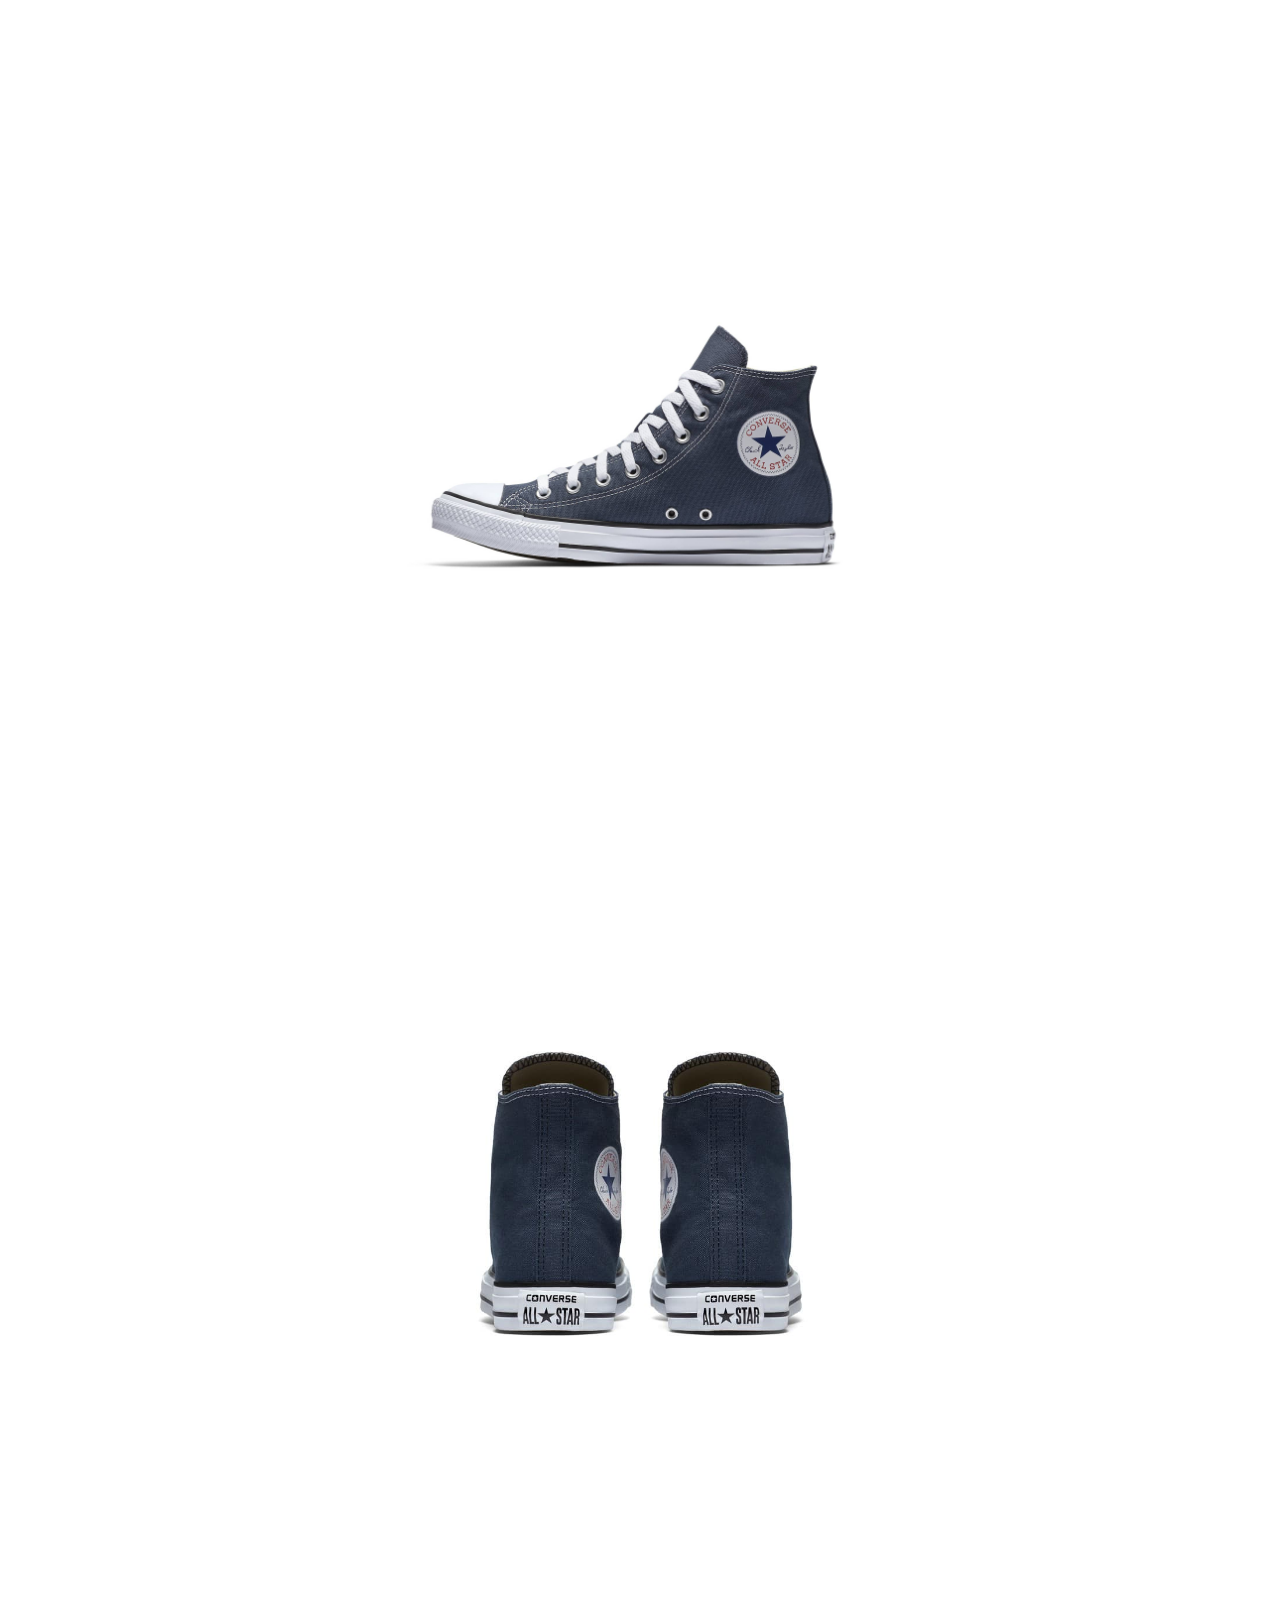
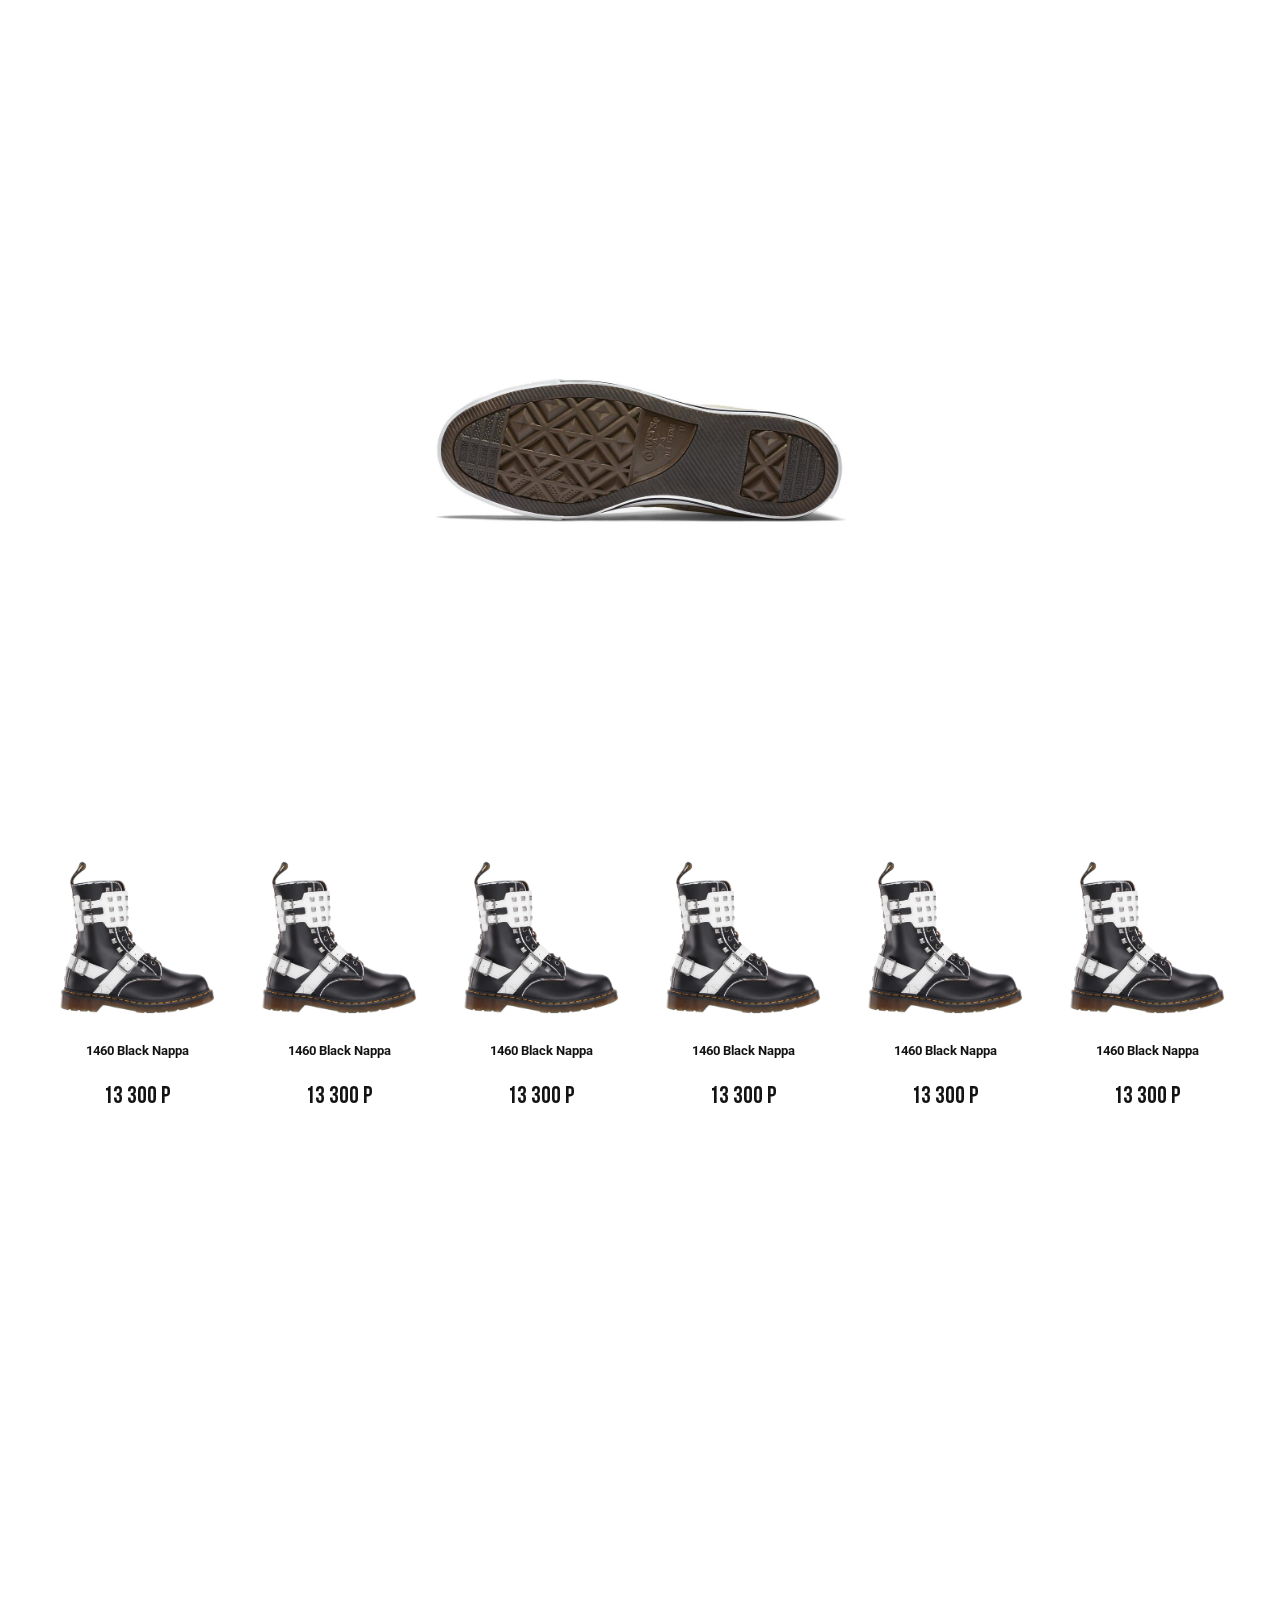
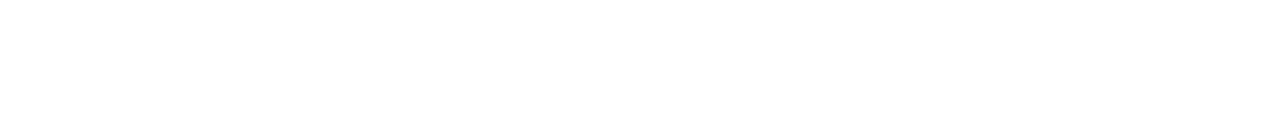
==== commit 4b5a41a5: "Add files via upload" ====
--- a/card.html
+++ b/card.html
@@ -166,7 +166,7 @@
 			<a href="#" class="navbar__close"><svg class="icon icon-burger"><use xlink:href="#icon-burger"></use></svg></a>
 	
 			<div class="sidebar-item">
-				<div class="h3"><a href="#">Для женщин</a></div>
+				<div class="h3"><a href="#" class="btn-toggle-category">Для женщин</a></div>
 				<div class="h3"><a href="#">Для мужчин</a></div>
 			</div>
 	
--- a/css/style.css
+++ b/css/style.css
@@ -150,6 +150,9 @@
 .text-success {
   color: #5a9229 !important; }
 
+.text-default {
+  color: #575857 !important; }
+
 .strong {
   font-weight: bold; }
 
@@ -283,6 +286,28 @@
   display: block;
   max-width: 100%; }
 
+.link-aft {
+  font-weight: 700;
+  position: relative;
+  z-index: 1;
+  display: inline-block; }
+  .link-aft:after {
+    content: '';
+    display: block;
+    position: absolute;
+    z-index: -1;
+    left: -.5rem;
+    top: -.1rem;
+    height: 100%;
+    background: #fbc644;
+    width: 0;
+    -webkit-transition: width 0.4s ease-in-out;
+    transition: width 0.4s ease-in-out; }
+  .link-aft:hover {
+    text-decoration: none; }
+    .link-aft:hover:after {
+      width: 80%; }
+
 /* loader */
 .loaded .main-wrapper {
   visibility: hidden;
@@ -302,6 +327,7 @@
   left: 0;
   right: 0;
   bottom: 0;
+  z-index: 50;
   display: none;
   -webkit-box-pack: center;
   -webkit-justify-content: center;
@@ -328,11 +354,11 @@
 .b {
   margin-right: 1rem;
   -webkit-animation: ball-b 0.7s ease-out 0.2s infinite alternate;
-  animation: ball-b 0.7s ease-out 0.2s infinite alternate; }
+  animation: ball-b 0.7s ease-out 0.2s infinite alternate;
+  margin-right: 0; }
 
 .c {
-  -webkit-animation: ball-c 0.7s ease-out 0.4s infinite alternate;
-  animation: ball-c 0.7s ease-out 0.4s infinite alternate; }
+  display: none; }
 
 /*ANIMATION STORAGE*/
 @-webkit-keyframes ball-a {
@@ -343,7 +369,7 @@
   to {
     height: 7rem;
     opacity: 1;
-    background: green; } }
+    background: #fbc644; } }
 @keyframes ball-a {
   from {
     height: 2rem;
@@ -352,7 +378,7 @@
   to {
     height: 7rem;
     opacity: 1;
-    background: green; } }
+    background: #fbc644; } }
 
 @-webkit-keyframes ball-b {
   from {
@@ -362,7 +388,7 @@
   to {
     height: 6.5rem;
     opacity: 1;
-    background: yellow; } }
+    background: #131313; } }
 
 @keyframes ball-b {
   from {
@@ -372,27 +398,7 @@
   to {
     height: 6.5rem;
     opacity: 1;
-    background: yellow; } }
-
-@-webkit-keyframes ball-c {
-  from {
-    height: 2rem;
-    opacity: 0.3;
-    background: white; }
-  to {
-    height: 6rem;
-    opacity: 1;
-    background: red; } }
-
-@keyframes ball-c {
-  from {
-    height: 2rem;
-    opacity: 0.3;
-    background: white; }
-  to {
-    height: 6rem;
-    opacity: 1;
-    background: red; } }
+    background: #131313; } }
 
 /* 3.1. Icons
      @mixin ===================== */
@@ -1151,6 +1157,9 @@
     flex: 1;
     min-width: 1px; }
 
+.banner-slider img {
+  width: 100%; }
+
 .banner-slider .slick-dots {
   position: absolute;
   left: 0;
@@ -1174,6 +1183,9 @@
     margin-bottom: 3rem; }
     .section-header h2, .section-header .h2 {
       margin-bottom: .5rem; }
+  .section--seo {
+    padding-left: 4%;
+    padding-right: 4%; }
 
 /* SIDEBAR ============== */
 .back-page {
@@ -1205,34 +1217,38 @@
       .sidebar-item .h4 a:hover, .sidebar-item h4 a:hover, .sidebar-item .h3 a:hover, .sidebar-item h3 a:hover {
         border-color: inherit; }
 
-.sidebar-menu {
+.cat-menu, .sidebar-menu {
   list-style: none; }
-  .sidebar-menu__item {
+  .cat-menu__item, .sidebar-menu__item {
     margin-bottom: .1rem;
     line-height: 1.5; }
-  .sidebar-menu__link {
+  .cat-menu__link, .sidebar-menu__link {
     text-transform: uppercase;
     font-size: 1.3rem;
     border-bottom: .1rem solid transparent; }
-    .sidebar-menu__link:hover {
+    .cat-menu__link:hover, .sidebar-menu__link:hover {
       border-color: inherit; }
-    .sidebar-menu__link.active {
+    .cat-menu__link.active, .sidebar-menu__link.active {
       font-weight: 700; }
-  .sidebar-menu ul {
+  .cat-menu ul, .sidebar-menu ul {
     list-style: none;
     padding-left: 1rem;
     padding-top: .1rem;
-    padding-bottom: .1rem; }
-    .sidebar-menu ul li {
+    padding-bottom: .1rem;
+    display: none; }
+    .cat-menu ul li, .sidebar-menu ul li {
       margin-bottom: .1rem;
       line-height: 1.5; }
-    .sidebar-menu ul a {
+    .cat-menu ul a, .sidebar-menu ul a {
       font-size: 1.2rem;
       border-bottom: .1rem solid transparent; }
-      .sidebar-menu ul a:hover {
+      .cat-menu ul a:hover, .sidebar-menu ul a:hover {
         border-color: inherit; }
-      .sidebar-menu ul a.active {
+      .cat-menu ul a.active, .sidebar-menu ul a.active {
         font-weight: 700; }
+
+.cat-menu__item {
+  margin-bottom: 2rem; }
 
 .category {
   position: relative;
@@ -1247,9 +1263,17 @@
     font-size: 0;
     position: absolute;
     top: 2.5rem;
+    right: 3rem;
+    z-index: 1; }
+    .category__close .icon {
+      font-size: 1.8rem; }
+  .category__back {
+    font-size: 0;
+    position: absolute;
+    top: 2.5rem;
     left: 3rem;
     z-index: 1; }
-    .category__close .icon {
+    .category__back .icon {
       font-size: 1.8rem; }
   .category__overlay {
     position: fixed;
@@ -1968,6 +1992,568 @@
   transition: opacity 0.2s linear; }
   .btn-favorites .icon {
     font-size: 2.2rem; }
+
+.toggle-block {
+  max-height: 11rem;
+  overflow: hidden;
+  position: relative; }
+  .toggle-block.open {
+    max-height: none; }
+    .toggle-block.open .toggle-block-overlay {
+      height: 0; }
+  .toggle-block-overlay {
+    position: absolute;
+    bottom: 0;
+    left: 0;
+    width: 100%;
+    height: 3rem;
+    cursor: pointer;
+    background: -webkit-linear-gradient(bottom, #fff 46%, rgba(255, 255, 255, 0) 100%);
+    background: linear-gradient(to top, #fff 46%, rgba(255, 255, 255, 0) 100%); }
+  .toggle-block-btn {
+    cursor: pointer; }
+
+/* COLLECTION PAGE ========= */
+.banner {
+  background: #e5e6ea;
+  background-position: center;
+  background-repeat: no-repeat;
+  background-size: cover;
+  min-height: 50rem;
+  padding: 9rem 9.6rem 5rem;
+  margin-bottom: 7.5rem;
+  position: relative; }
+  .banner .back-page {
+    display: none; }
+  .banner-wrap {
+    max-width: 35rem; }
+  .banner__title {
+    font-weight: 700;
+    text-transform: uppercase;
+    font-size: 8rem;
+    font-family: 'Bebas Neue', sans-serif;
+    line-height: 1;
+    margin-bottom: .6rem; }
+  .banner__subtitle {
+    font-weight: 700;
+    text-transform: uppercase;
+    font-size: 3rem;
+    color: #131313;
+    line-height: 1.1;
+    font-family: 'Bebas Neue', sans-serif; }
+    .banner__subtitle .selection {
+      display: inline-block;
+      vertical-align: middle;
+      background: #fbc644;
+      padding: .6rem 1.4rem .3rem; }
+  .banner__gallery {
+    display: -webkit-box;
+    display: -webkit-flex;
+    display: -ms-flexbox;
+    display: flex;
+    -webkit-box-align: center;
+    -webkit-align-items: center;
+    -ms-flex-align: center;
+    align-items: center;
+    -webkit-flex-wrap: wrap;
+    -ms-flex-wrap: wrap;
+    flex-wrap: wrap;
+    margin-top: auto;
+    margin-left: -1rem;
+    margin-right: -1rem;
+    padding-top: 4rem; }
+    .banner__gallery .img {
+      width: 8.2rem;
+      height: 6.2rem;
+      background-size: cover;
+      background-position: center;
+      background-repeat: no-repeat;
+      margin: 2rem 1rem 0 1rem; }
+  .banner--white {
+    color: #fff; }
+  .banner--gallery {
+    display: -webkit-box;
+    display: -webkit-flex;
+    display: -ms-flexbox;
+    display: flex;
+    -webkit-box-orient: vertical;
+    -webkit-box-direction: normal;
+    -webkit-flex-direction: column;
+    -ms-flex-direction: column;
+    flex-direction: column; }
+
+.banner-img-1 {
+  background-image: url("../img/banner-1.jpg"); }
+
+.banner-img-2 {
+  background-image: url("../img/banner-2.jpg");
+  background-position: 35% center; }
+
+.banner-img-3 {
+  background-image: url("../img/banner-3.jpg"); }
+
+.collection {
+  line-height: 1.9;
+  font-size: 1.8rem;
+  margin-bottom: 7.5rem; }
+  .collection h1, .collection h2 {
+    font-size: 5.5rem; }
+  .collection p {
+    margin-bottom: 3rem; }
+  .collection-wrap {
+    display: -webkit-box;
+    display: -webkit-flex;
+    display: -ms-flexbox;
+    display: flex;
+    -webkit-box-align: start;
+    -webkit-align-items: flex-start;
+    -ms-flex-align: start;
+    align-items: flex-start;
+    margin-bottom: -3rem; }
+    .collection-wrap__content, .collection-wrap__img {
+      margin-bottom: 3rem; }
+    .collection-wrap__img {
+      -webkit-box-flex: 0;
+      -webkit-flex: none;
+      -ms-flex: none;
+      flex: none;
+      margin-left: 5rem;
+      max-width: 51rem;
+      -webkit-box-ordinal-group: 2;
+      -webkit-order: 1;
+      -ms-flex-order: 1;
+      order: 1; }
+    .collection-wrap__content {
+      -webkit-box-flex: 1;
+      -webkit-flex: 1;
+      -ms-flex: 1;
+      flex: 1; }
+      .collection-wrap__content > *:last-child {
+        margin-bottom: 0; }
+      .collection-wrap__content > *:first-child {
+        margin-top: 0; }
+
+.collections-cat-wrap {
+  margin-bottom: 5rem; }
+  .collections-cat-wrap__item {
+    margin-bottom: 3rem; }
+
+.collections-cat {
+  background: #eaeaec;
+  display: block; }
+  .collections-cat__img {
+    text-align: center;
+    padding-top: 60.245%;
+    position: relative;
+    overflow: hidden;
+    background-position: center;
+    background-repeat: no-repeat;
+    background-size: cover; }
+    .collections-cat__img .img2, .collections-cat__img .img1 {
+      position: absolute;
+      top: 0;
+      left: 0;
+      right: 0;
+      bottom: 0;
+      -webkit-transition: opacity 0.4s ease-in-out;
+      transition: opacity 0.4s ease-in-out; }
+    .collections-cat__img .img2 {
+      opacity: 0; }
+  .collections-cat__title {
+    padding: .8rem 1.8rem;
+    font-size: 2.2rem;
+    line-height: 1.1;
+    font-family: 'Bebas Neue', sans-serif;
+    font-weight: 700;
+    overflow: hidden;
+    -ms-text-overflow: ellipsis;
+    text-overflow: ellipsis;
+    white-space: nowrap;
+    position: relative;
+    z-index: 1; }
+    .collections-cat__title:after {
+      content: '';
+      display: block;
+      position: absolute;
+      left: 0;
+      top: 0;
+      height: 100%;
+      z-index: -1;
+      background: #fbc644;
+      width: 0;
+      -webkit-transition: width 0.5s ease-in-out;
+      transition: width 0.5s ease-in-out; }
+  .collections-cat:hover .collections-cat__title:after {
+    width: 100%; }
+  .collections-cat:hover .collections-cat__img .img1 {
+    opacity: 0; }
+  .collections-cat:hover .collections-cat__img .img2 {
+    opacity: 1; }
+  .collections-cat-lg {
+    background: #eaeaec;
+    position: absolute;
+    top: 0;
+    left: 1.5rem;
+    right: 1.5rem;
+    bottom: 0;
+    padding: 4rem;
+    display: block; }
+    .collections-cat-lg__wrap {
+      display: -webkit-box;
+      display: -webkit-flex;
+      display: -ms-flexbox;
+      display: flex;
+      height: 100%;
+      -webkit-box-align: center;
+      -webkit-align-items: center;
+      -ms-flex-align: center;
+      align-items: center;
+      position: relative; }
+      .collections-cat-lg__wrap:after {
+        content: '';
+        display: block;
+        position: absolute;
+        left: 50%;
+        right: 0;
+        bottom: -1.5rem;
+        height: 2.5rem;
+        background: -webkit-linear-gradient(bottom, #eaeaec 0%, rgba(234, 234, 236, 0.3) 100%);
+        background: linear-gradient(to top, #eaeaec 0%, rgba(234, 234, 236, 0.3) 100%); }
+    .collections-cat-lg__img {
+      -webkit-box-flex: 0;
+      -webkit-flex: none;
+      -ms-flex: none;
+      flex: none;
+      margin-right: 2rem;
+      width: 50%; }
+      .collections-cat-lg__img img {
+        max-width: 100%;
+        max-height: 44.5rem;
+        -webkit-box-flex: 0;
+        -webkit-flex: none;
+        -ms-flex: none;
+        flex: none;
+        margin: 0 auto; }
+    .collections-cat-lg__body {
+      -webkit-box-flex: 1;
+      -webkit-flex: 1;
+      -ms-flex: 1;
+      flex: 1;
+      max-height: 100%;
+      overflow: hidden;
+      padding-left: 1rem; }
+    .collections-cat-lg__title {
+      font-size: 5.5rem;
+      line-height: 1.1;
+      font-family: 'Bebas Neue', sans-serif;
+      font-weight: 700;
+      margin-bottom: 1rem; }
+      .collections-cat-lg__title span {
+        position: relative;
+        z-index: 1;
+        display: inline-block; }
+        .collections-cat-lg__title span:after {
+          content: '';
+          display: block;
+          position: absolute;
+          left: -1rem;
+          top: -.3rem;
+          height: 100%;
+          z-index: -1;
+          background: #fbc644;
+          width: 0;
+          -webkit-transition: width 0.4s ease-in-out;
+          transition: width 0.4s ease-in-out; }
+    .collections-cat-lg__text {
+      font-size: 1.5rem;
+      line-height: 1.9; }
+      .collections-cat-lg__text > *:last-child {
+        margin-bottom: 0; }
+      .collections-cat-lg__text > *:first-child {
+        margin-top: 0; }
+      .collections-cat-lg__text p {
+        margin-bottom: 2.5rem; }
+    .collections-cat-lg:hover .collections-cat-lg__title span:after {
+      width: 87%; }
+  .collections-cat-full {
+    background: #eaeaec;
+    display: -webkit-box;
+    display: -webkit-flex;
+    display: -ms-flexbox;
+    display: flex;
+    -webkit-box-align: center;
+    -webkit-align-items: center;
+    -ms-flex-align: center;
+    align-items: center;
+    background-position: center;
+    background-repeat: no-repeat;
+    background-size: cover;
+    padding: 9rem 9.6rem; }
+    .collections-cat-full__body {
+      width: 100%;
+      max-width: 48%; }
+    .collections-cat-full__img {
+      display: none; }
+    .collections-cat-full__title {
+      font-size: 5.5rem;
+      line-height: 1.1;
+      font-family: 'Bebas Neue', sans-serif;
+      font-weight: 700;
+      margin-bottom: 1rem; }
+      .collections-cat-full__title span {
+        position: relative;
+        z-index: 1; }
+        .collections-cat-full__title span:after {
+          content: '';
+          display: block;
+          position: absolute;
+          left: -1rem;
+          top: -.3rem;
+          height: 100%;
+          z-index: -1;
+          background: #fbc644;
+          width: 0;
+          -webkit-transition: width 0.4s ease-in-out;
+          transition: width 0.4s ease-in-out; }
+    .collections-cat-full__text {
+      font-size: 1.5rem;
+      line-height: 1.9; }
+      .collections-cat-full__text > *:last-child {
+        margin-bottom: 0; }
+      .collections-cat-full__text > *:first-child {
+        margin-top: 0; }
+      .collections-cat-full__text p {
+        margin-bottom: 2.5rem; }
+    .collections-cat-full:hover .collections-cat-full__title span:after {
+      width: 87%; }
+  .collections-cat-long {
+    background: #eaeaec;
+    display: -webkit-box;
+    display: -webkit-flex;
+    display: -ms-flexbox;
+    display: flex;
+    -webkit-box-align: center;
+    -webkit-align-items: center;
+    -ms-flex-align: center;
+    align-items: center;
+    background-position: center;
+    background-repeat: no-repeat;
+    background-size: cover;
+    padding: 6rem 9.6rem; }
+    .collections-cat-long__body {
+      -webkit-box-flex: 1;
+      -webkit-flex: 1;
+      -ms-flex: 1;
+      flex: 1; }
+    .collections-cat-long__img {
+      -webkit-box-ordinal-group: 2;
+      -webkit-order: 1;
+      -ms-flex-order: 1;
+      order: 1;
+      -webkit-box-flex: 0;
+      -webkit-flex: none;
+      -ms-flex: none;
+      flex: none;
+      padding-left: 4rem; }
+    .collections-cat-long__title {
+      font-size: 5.5rem;
+      line-height: 1.1;
+      font-family: 'Bebas Neue', sans-serif;
+      font-weight: 700;
+      margin-bottom: 1rem; }
+      .collections-cat-long__title span {
+        position: relative;
+        z-index: 1; }
+        .collections-cat-long__title span:after {
+          content: '';
+          display: block;
+          position: absolute;
+          left: -1rem;
+          top: -.3rem;
+          height: 100%;
+          z-index: -1;
+          background: #fbc644;
+          width: 0;
+          -webkit-transition: width 0.4s ease-in-out;
+          transition: width 0.4s ease-in-out; }
+    .collections-cat-long__text {
+      font-size: 1.5rem;
+      line-height: 1.9; }
+      .collections-cat-long__text > *:last-child {
+        margin-bottom: 0; }
+      .collections-cat-long__text > *:first-child {
+        margin-top: 0; }
+      .collections-cat-long__text p {
+        margin-bottom: 2.5rem; }
+    .collections-cat-long:hover .collections-cat-long__title span:after {
+      width: 87%; }
+
+/* SOLE PAGE ========= */
+.learn-block {
+  background: #eaeaec;
+  padding: 7.3rem 4rem;
+  text-align: center;
+  overflow: hidden;
+  margin-bottom: 10rem; }
+  .learn-block__head {
+    margin-bottom: 6rem; }
+    .learn-block__head h1 {
+      font-size: 5.5rem; }
+
+.slick-paging {
+  display: -webkit-box;
+  display: -webkit-flex;
+  display: -ms-flexbox;
+  display: flex;
+  -webkit-box-align: center;
+  -webkit-align-items: center;
+  -ms-flex-align: center;
+  align-items: center;
+  -webkit-box-pack: justify;
+  -webkit-justify-content: space-between;
+  -ms-flex-pack: justify;
+  justify-content: space-between;
+  max-width: 109.5rem;
+  margin-left: auto;
+  margin-right: auto; }
+  .slick-paging h1 {
+    margin: 0 3rem; }
+  .slick-paging .slick-next {
+    -webkit-transform: rotate(180deg);
+    -ms-transform: rotate(180deg);
+    transform: rotate(180deg); }
+  .slick-paging .slick-arrow {
+    border: none;
+    padding: 0;
+    font-size: 0;
+    background-color: transparent; }
+    .slick-paging .slick-arrow .icon {
+      font-size: 5rem; }
+
+.learn-slider {
+  max-width: 82rem;
+  margin-left: auto;
+  margin-right: auto; }
+  .learn-slider .slick-list {
+    overflow: visible !important; }
+  .learn-slider .slick-dots {
+    margin-top: 2.5rem; }
+    .learn-slider .slick-dots button {
+      background: #131313;
+      border: none; }
+    .learn-slider .slick-dots .slick-active button {
+      background: #e0a81f; }
+  .learn-slider__item {
+    padding-left: 1rem;
+    padding-right: 1rem; }
+    @media screen and (min-width: 992px) {
+      .learn-slider__item.slick-active .learn-slider__content {
+        opacity: 1;
+        visibility: visible; } }
+  .learn-slider__img img {
+    margin: 0 auto; }
+  .learn-slider__content {
+    margin-top: 4.5rem; }
+    @media screen and (min-width: 992px) {
+      .learn-slider__content {
+        opacity: 0;
+        visibility: hidden;
+        -webkit-transition: opacity 0.3s linear, visibility 0.3s linear;
+        transition: opacity 0.3s linear, visibility 0.3s linear; } }
+  .learn-slider__title {
+    font-size: 3.8rem;
+    font-weight: 700;
+    text-transform: uppercase;
+    font-family: 'Bebas Neue', sans-serif;
+    line-height: 1;
+    margin-bottom: 1.6rem; }
+  .learn-slider__text {
+    line-height: 1.9;
+    font-size: 1.8rem; }
+
+.promo {
+  padding: 9rem;
+  font-size: 1.8rem;
+  line-height: 1.9;
+  background-size: cover;
+  margin-bottom: 10rem;
+  background-position: 21% center;
+  background-repeat: no-repeat; }
+  .promo__wrap {
+    max-width: 66rem; }
+    .promo__wrap > *:last-child {
+      margin-bottom: 0; }
+    .promo__wrap > *:first-child {
+      margin-top: 0; }
+    .promo__wrap h1, .promo__wrap h2 {
+      font-size: 8rem;
+      line-height: 1;
+      margin-bottom: 1rem; }
+
+.size-block-wrap {
+  -webkit-box-pack: justify;
+  -webkit-justify-content: space-between;
+  -ms-flex-pack: justify;
+  justify-content: space-between; }
+  .size-block-wrap__item {
+    margin-bottom: 8rem; }
+    @media screen and (min-width: 1601px) {
+      .size-block-wrap__item {
+        max-width: 46% !important;
+        -webkit-box-flex: 0 !important;
+        -webkit-flex: 0 0 46% !important;
+        -ms-flex: 0 0 46% !important;
+        flex: 0 0 46% !important; } }
+
+.size-block__item {
+  margin-bottom: 4rem; }
+  .size-block__item:last-child {
+    margin-bottom: 0; }
+
+.size-block__img img {
+  margin: 0 auto; }
+
+.size-block p {
+  font-size: 1.8rem;
+  line-height: 1.9;
+  margin-bottom: 2rem; }
+
+.size-block .article-list li {
+  font-size: 1.6rem;
+  line-height: 1.9; }
+
+.article-list li {
+  padding-left: 1.6rem;
+  position: relative; }
+  .article-list li:before {
+    content: '';
+    display: block;
+    position: absolute;
+    left: 0;
+    top: 1rem;
+    width: .7rem;
+    height: .7rem;
+    border-radius: 50%;
+    background: #131313; }
+
+.article-table {
+  width: 100%; }
+  .article-table th {
+    background: #3c3c3c;
+    color: #fff;
+    text-transform: uppercase;
+    font-weight: 700;
+    font-size: 1.3rem;
+    text-align: center;
+    padding: .5rem 1rem; }
+  .article-table td {
+    text-align: center;
+    font-size: 1.3rem;
+    padding: .5rem 1rem; }
+  .article-table tr:nth-child(odd) td {
+    background: #f2f2f2; }
+  .article-table tr:hover td {
+    background: #d9d9d9; }
 
 /* 6. FOOTER */
 /* ================================================ */
@@ -2116,7 +2702,13 @@
 
 /* 8. MEDIA */
 /* ================================================ */
+@media screen and (min-width: 1601px) {
+  .visible-xl {
+    display: none !important; } }
+
 @media screen and (max-width: 1600px) {
+  .hidden-xl {
+    display: none !important; }
   .card-wrapper {
     position: relative;
     display: -webkit-box;
@@ -2132,11 +2724,83 @@
       width: 27%;
       padding-left: 0; }
     .card-wrapper__right {
-      padding-right: 0; } }
+      padding-right: 0; }
+  /* COLLECTION PAGE */
+  .banner {
+    margin-bottom: 7rem;
+    padding: 6rem;
+    min-height: 45rem; }
+    .banner__title {
+      font-size: 7rem; }
+  .collection {
+    font-size: 1.5rem;
+    margin-bottom: 7rem; }
+    .collection h1, .collection h2 {
+      font-size: 5rem; }
+    .collection-wrap__img {
+      max-width: 45rem; }
+  .collections-cat-lg__wrap {
+    -webkit-box-align: center;
+    -webkit-align-items: center;
+    -ms-flex-align: center;
+    align-items: center; }
+  .collections-cat-lg__img {
+    width: 40%; }
+    .collections-cat-lg__img img {
+      max-height: 35rem; }
+  .collections-cat-lg__title {
+    font-size: 5rem; }
+  .collections-cat-lg__text {
+    font-size: 1.4rem; }
+  .collections-cat-full {
+    padding: 6rem; }
+    .collections-cat-full__body {
+      max-width: 55%; }
+    .collections-cat-full__title {
+      font-size: 5rem; }
+    .collections-cat-full__text {
+      font-size: 1.4rem; }
+  .collections-cat-long {
+    padding: 6rem; }
+    .collections-cat-long__title {
+      font-size: 5rem; }
+    .collections-cat-long__text {
+      font-size: 1.4rem; }
+    .collections-cat-long__img {
+      max-width: 30rem; }
+  .learn-block {
+    margin-bottom: 7rem; }
+  .learn-slider__text {
+    font-size: 1.5rem; }
+  .promo {
+    padding: 6rem;
+    margin-bottom: 7rem;
+    font-size: 1.5rem; }
+    .promo__wrap {
+      max-width: 50rem; }
+      .promo__wrap h1, .promo__wrap h2 {
+        font-size: 7rem; }
+  .size-block p, .size-block .article-list li {
+    font-size: 1.5rem; } }
 
 @media screen and (max-width: 1500px) {
   .advantages__item {
-    width: 33.33%; } }
+    width: 33.33%; }
+  /* COLLECTION PAGE */
+  .banner-img-1 {
+    background-position: 40% center; }
+  .banner-img-2 {
+    background-position: 25% center; }
+  .banner-img-3 {
+    background-position: 20% center; }
+  .learn-slider {
+    max-width: 73rem; }
+  .promo__wrap h1, .promo__wrap h2 {
+    font-size: 5.3rem; } }
+
+@media screen and (min-width: 1260px) {
+  .visible-lg {
+    display: none !important; } }
 
 @media screen and (max-width: 1259px) {
   .hidden-lg {
@@ -2158,7 +2822,42 @@
     .step-list__item:before {
       left: 0; }
   .table-size .step-list__item {
-    padding-left: 0; } }
+    padding-left: 0; }
+  /* COLLECTION PAGE */
+  .banner {
+    margin-bottom: 7rem;
+    min-height: 35rem;
+    padding: 5rem; }
+    .banner__title {
+      font-size: 5.3rem; }
+  .collection-wrap {
+    display: block;
+    margin-bottom: 0; }
+    .collection-wrap__img {
+      margin-left: 0;
+      max-width: none; }
+  .collections-cat-lg {
+    position: static; }
+    .collections-cat-lg__wrap:after {
+      display: none; }
+  .collections-cat-full {
+    padding: 5rem; }
+    .collections-cat-full__body {
+      max-width: 65%; }
+  .collections-cat-long {
+    display: block;
+    padding: 4rem; }
+    .collections-cat-long__img {
+      float: right;
+      padding: 0;
+      margin: 0 0 3rem 3rem; }
+  .learn-slider {
+    max-width: 60rem; }
+  .promo {
+    padding: 5rem;
+    background-position: 35% center; }
+    .promo__wrap {
+      max-width: 45rem; } }
 
 @media screen and (min-width: 992px) {
   .visible-md {
@@ -2265,6 +2964,10 @@
       background: url("../img/more-arrow.svg") no-repeat center;
       width: 6rem;
       height: 0.9rem; }
+    .card-description__more.active:after {
+      -webkit-transform: rotate(-180deg);
+      -ms-transform: rotate(-180deg);
+      transform: rotate(-180deg); }
   .card-descr-wrap {
     display: none; }
   .table-size {
@@ -2285,6 +2988,95 @@
     -webkit-flex: 1 0 33.33%;
     -ms-flex: 1 0 33.33%;
     flex: 1 0 33.33%; }
+  /* COLLECTION PAGE */
+  .banner {
+    min-height: 32rem;
+    padding: 3.5rem;
+    margin-bottom: 5rem; }
+    .banner-wrap {
+      max-width: 25rem; }
+    .banner__title {
+      font-size: 5rem; }
+    .banner__subtitle {
+      font-size: 2.3rem; }
+  .collection {
+    margin-bottom: 5rem; }
+    .collection p {
+      margin-bottom: 2rem; }
+  .collection h1, .collection h2, .learn-block__head h1 {
+    font-size: 3.8rem; }
+  .collections-cat-wrap {
+    margin-bottom: 2rem; }
+  .collections-cat-full__text p {
+    margin-bottom: 2rem; }
+  .collections-cat-lg {
+    padding: 3.5rem; }
+    .collections-cat-lg__wrap {
+      display: block;
+      text-align: center; }
+    .collections-cat-lg__body {
+      padding-left: 0;
+      overflow: visible; }
+    .collections-cat-lg__img {
+      width: auto;
+      margin-right: 0;
+      margin-bottom: 2rem; }
+      .collections-cat-lg__img img {
+        margin: 0 auto;
+        max-height: 25rem; }
+    .collections-cat-lg__title {
+      font-size: 4rem; }
+      .collections-cat-lg__title br {
+        display: none; }
+  .collections-cat-full {
+    background-image: none !important;
+    display: block;
+    padding: 3.5rem; }
+    .collections-cat-full__body {
+      max-width: none;
+      text-align: center; }
+    .collections-cat-full__img {
+      display: block;
+      padding-bottom: 66%;
+      max-height: 36rem;
+      margin: -3.5rem -3.5rem -2rem;
+      background-size: contain;
+      background-position: center;
+      background-repeat: no-repeat; }
+    .collections-cat-full__title {
+      font-size: 4rem; }
+  .collections-cat-long {
+    padding: 3.5rem;
+    text-align: center; }
+    .collections-cat-long__img {
+      float: none;
+      margin: 0 auto 3rem auto; }
+    .collections-cat-long__title {
+      font-size: 4rem; }
+  .learn-block {
+    padding: 0;
+    background-color: transparent; }
+    .learn-block__head {
+      margin-bottom: 4rem; }
+  .learn-slider .slick-list {
+    overflow: hidden !important; }
+  .slick-paging .slick-arrow .icon {
+    font-size: 4rem; }
+  .learn-slider__title {
+    font-size: 3rem; }
+  .slick-paging {
+    display: block; }
+    .slick-paging h1 {
+      margin: 0; }
+  .promo {
+    padding: 3.5rem;
+    height: 38.7rem;
+    background-position: center; }
+    .promo__wrap {
+      max-width: none;
+      text-align: center; }
+      .promo__wrap h1, .promo__wrap h2 {
+        font-size: 5.3rem; }
   /* Footer */
   .footer--sticky {
     display: none; }
@@ -2377,6 +3169,9 @@
   .main {
     padding-top: 11rem;
     padding-bottom: 3rem; }
+  .section--seo {
+    padding-left: 0;
+    padding-right: 0; }
   .wrap {
     display: block; }
     .wrap .sidebar {
@@ -2458,7 +3253,7 @@
     text-align: center; }
   .history-table thead {
     display: none; }
-  .history-table td, th {
+  .history-table td, .history-table th {
     display: inline-block;
     vertical-align: middle; }
   .history-table td {
@@ -2513,6 +3308,49 @@
       margin-right: 0; }
   .box-paging {
     margin-top: 1rem; }
+  /* COLLECTION PAGE */
+  .banner {
+    padding-top: 7rem;
+    padding: 7rem 3rem 3rem; }
+    .banner .back-page {
+      position: absolute;
+      left: 3rem;
+      top: 2rem;
+      display: block; }
+  .learn-block, .promo, .banner {
+    margin-bottom: 5rem; }
+  .promo__wrap h1, .promo__wrap h2 {
+    font-size: 3.8rem; }
+  .collections-cat {
+    max-width: 40rem;
+    margin-left: auto;
+    margin-right: auto; }
+  .collections-cat-lg, .collections-cat-long {
+    padding: 3rem; }
+  .collections-cat-full {
+    padding: 3rem; }
+    .collections-cat-full__img {
+      margin: -3rem -3rem -2rem; }
+  .size-block-wrap {
+    margin-bottom: -2rem; }
+    .size-block-wrap__item {
+      margin-bottom: 4rem; }
+  .size-block__img {
+    margin-top: 3rem;
+    display: -webkit-box;
+    display: -webkit-flex;
+    display: -ms-flexbox;
+    display: flex;
+    -webkit-box-align: center;
+    -webkit-align-items: center;
+    -ms-flex-align: center;
+    align-items: center; }
+    .size-block__img .sb-item {
+      margin-right: 2rem; }
+      .size-block__img .sb-item:last-child {
+        margin-right: 0; }
+    .size-block__img img {
+      max-height: 22rem; }
   .fancybox-slide--html {
     padding: 0 !important; }
   .fancybox-content {
@@ -2528,7 +3366,41 @@
   .product-card__img {
     max-width: 26rem;
     margin-left: auto;
-    margin-right: auto; } }
+    margin-right: auto; }
+  /* COLLECTION PAGE */
+  .banner {
+    min-height: 45rem;
+    text-align: center;
+    margin-left: -4%;
+    margin-right: -4%;
+    padding: 5.5rem 4% 4rem; }
+    .banner-wrap {
+      max-width: none; }
+    .banner .back-page {
+      left: 4%; }
+    .banner__gallery {
+      -webkit-box-pack: center;
+      -webkit-justify-content: center;
+      -ms-flex-pack: center;
+      justify-content: center; }
+  .banner-img-1 {
+    background-position: center; }
+  .banner-img-2 {
+    background-position: 35% center !important; }
+  .banner-img-3 {
+    background-position: 25% center !important; }
+  .collection-wrap__img {
+    margin-left: -4%;
+    margin-right: -4%; }
+    .collection-wrap__img img {
+      width: 100%; }
+  .collections-cat-lg, .collections-cat-full, .collections-cat-long {
+    margin-left: -4%;
+    margin-right: -4%;
+    padding: 3rem 4%; }
+  .collections-cat-full__img {
+    margin-left: -4%;
+    margin-right: -4%; } }
 
 @media screen and (max-width: 350px) {
   .card-info .card-info-list {
